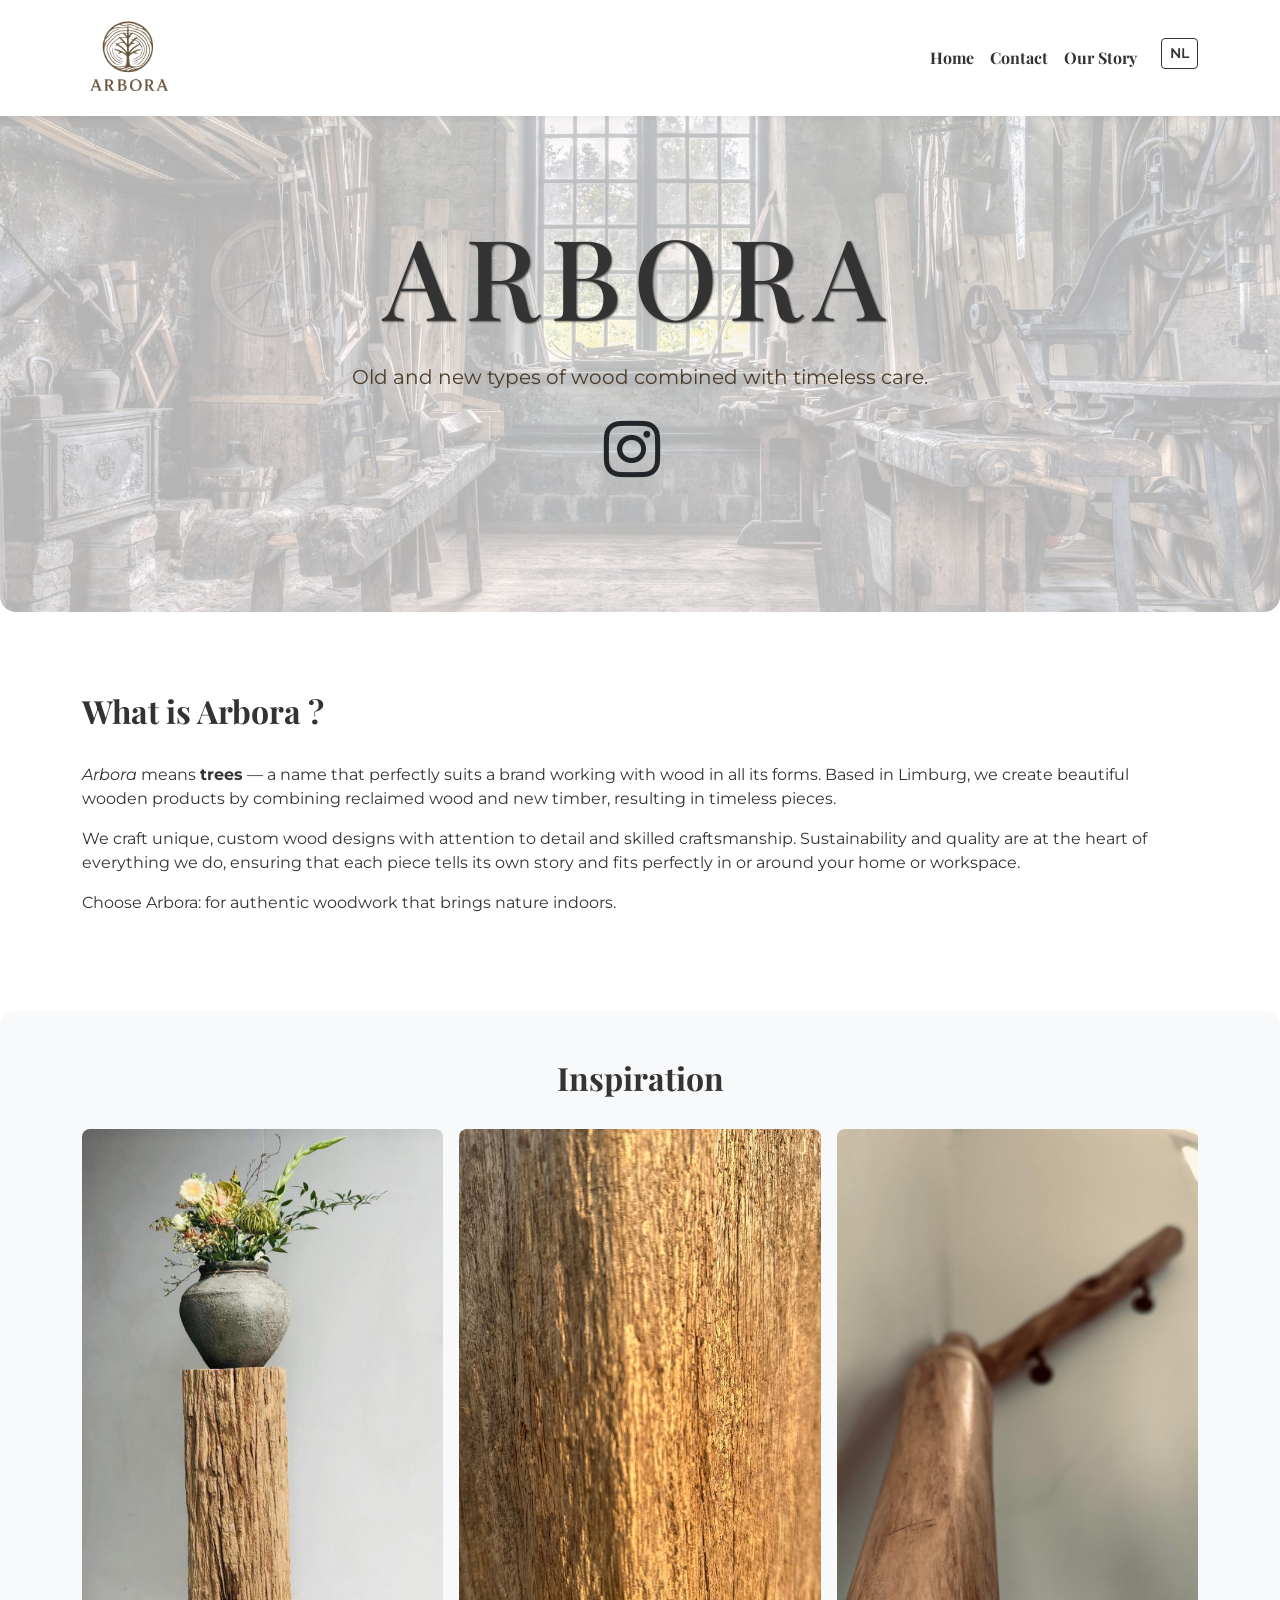
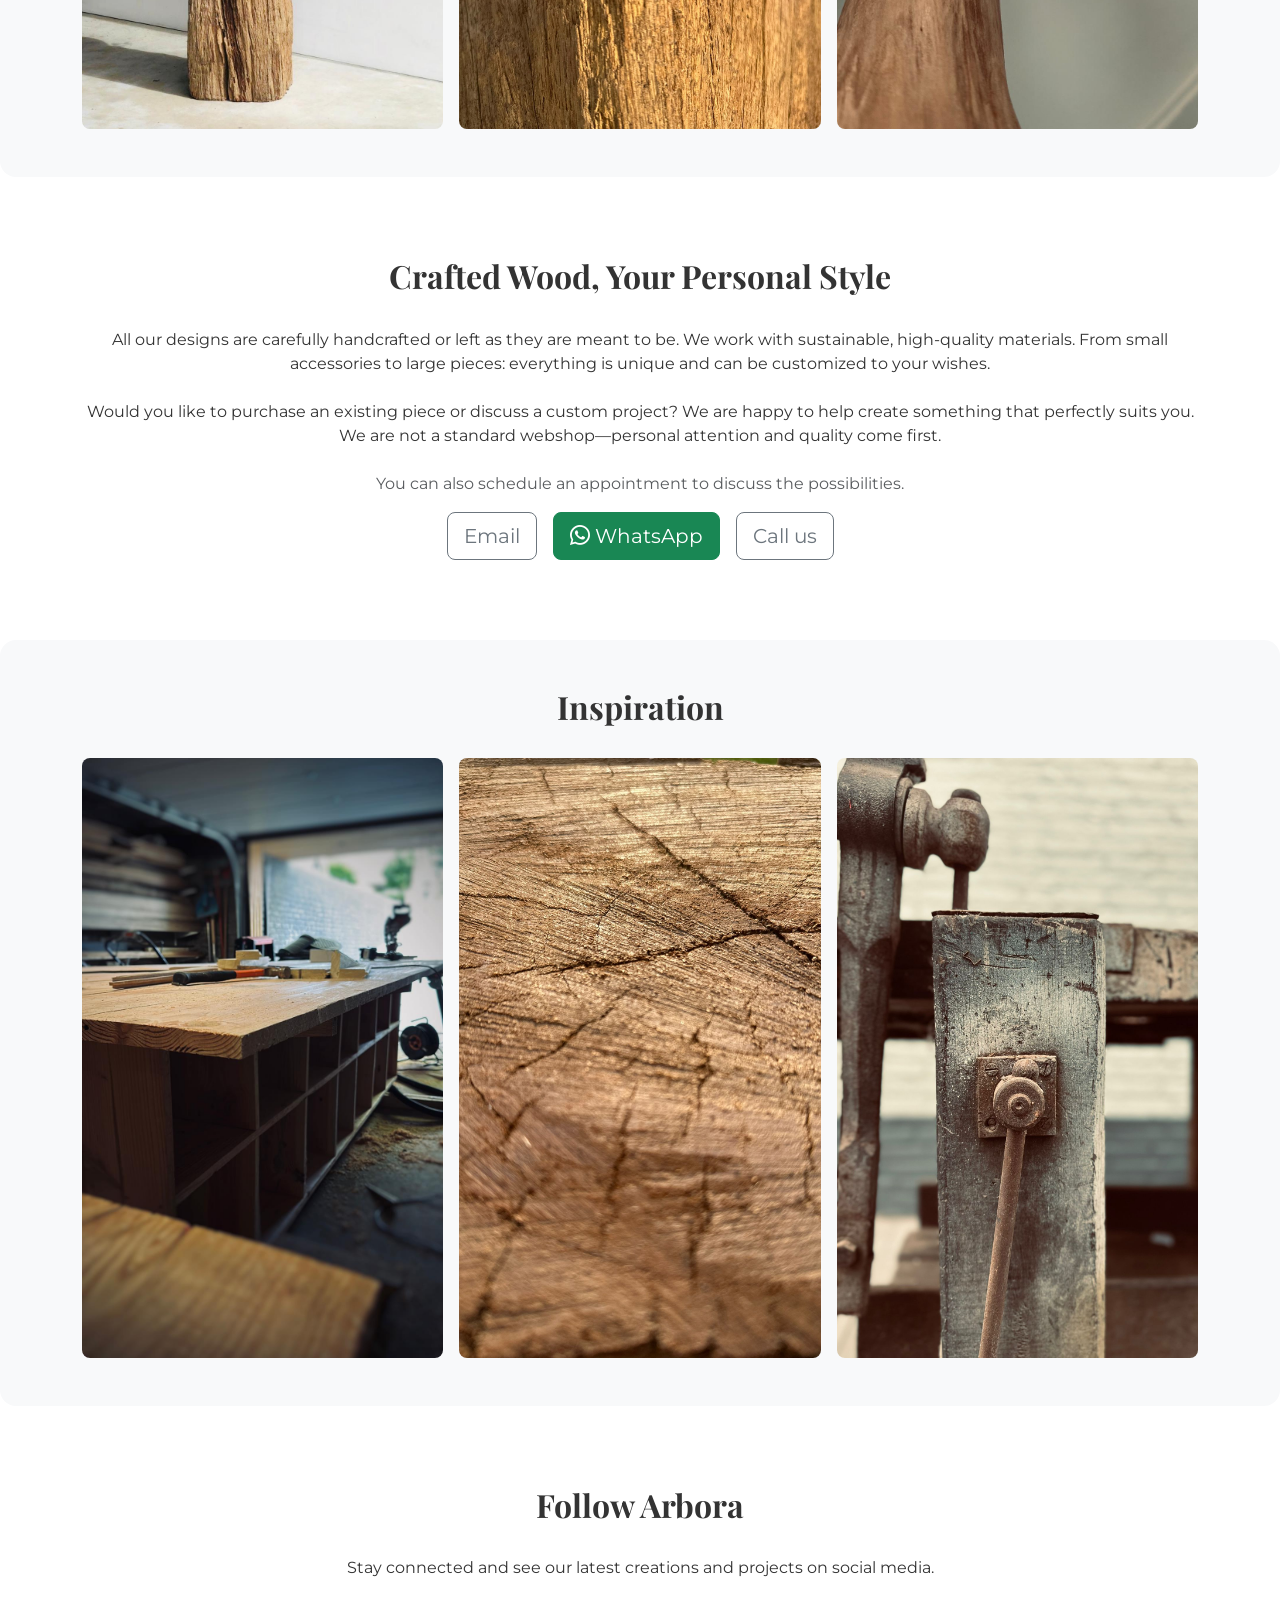
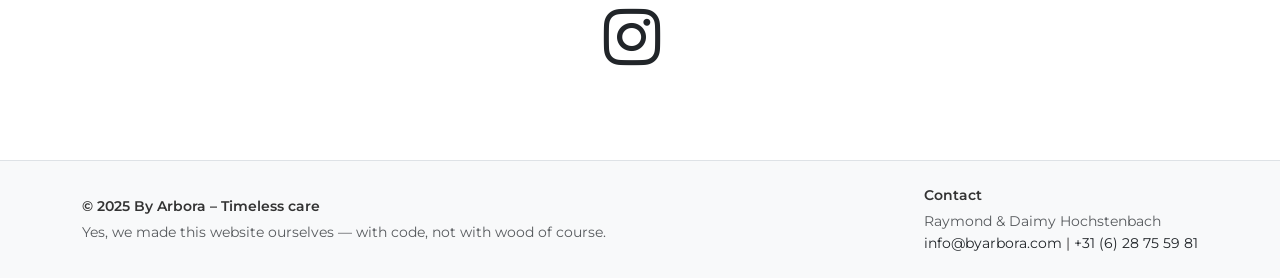
==== index-en.html @ 4aac280f "4.15" ====
<!DOCTYPE html>
<html lang="nl">

<head>
    <meta charset="UTF-8" />
    <meta name="viewport" content="width=device-width, initial-scale=1" />
    <title>ARBORA – Anno 2025</title>

    <!-- Bootstrap CSS -->
    <link href="https://cdn.jsdelivr.net/npm/bootstrap@5.3.3/dist/css/bootstrap.min.css" rel="stylesheet" />
    <!-- Eigen CSS -->
    <link href="styles.css" rel="stylesheet" />
    <!-- Google Fonts -->
    <link
        href="https://fonts.googleapis.com/css2?family=Montserrat:wght@400;600&family=Playfair+Display:wght@700&display=swap"
        rel="stylesheet" />
    <link href="https://fonts.googleapis.com/css2?family=Cinzel:wght@400;700&display=swap" rel="stylesheet">
    <!-- Bootstrap Icons -->
    <link href="https://cdn.jsdelivr.net/npm/bootstrap-icons@1.10.5/font/bootstrap-icons.css" rel="stylesheet" />

    <!-- Favicon -->
    <link rel="icon" href="Images/favicon.ico" type="image/x-icon">
    <link rel="apple-touch-icon" sizes="180x180" href="Images/favicon.png">

    <!-- Optioneel: Safari pinned tab (SVG) -->
    <!-- <link rel="mask-icon" href="Images/favicon.svg" color="#5bbad5"> -->
</head>

<body>

    <!-- Navigatiebalk -->
    <nav class="navbar navbar-expand-lg fixed-top">
        <div class="container">
            <a class="navbar-brand d-flex align-items-center gap-2" href="#">
                <img src="Images/logo-arbora.png" alt="Arbora logo" height="90" />
            </a>
            <button class="navbar-toggler" type="button" data-bs-toggle="collapse" data-bs-target="#navbarNav">
                <span class="navbar-toggler-icon bg-light rounded"></span>
            </button>
            <div class="collapse navbar-collapse" id="navbarNav">
                <ul class="navbar-nav ms-auto">
                    <li class="nav-item"><a class="nav-link active" href="#">Home</a></li>
                    <li class="nav-item"><a class="nav-link" href="#koop">Contact</a></li>
                    <li class="nav-item"><a class="nav-link" href="our-story-en.html">Our Story</a></li>
                    <li class="nav-item">
                        <!-- Engelse pagina -->
                        <button id="lang-toggle" class="btn btn-outline-secondary btn-sm ms-3"
                            onclick="window.location.href='index.html'">NL</button>

                    </li>
                </ul>
            </div>
        </div>
    </nav>

    <!-- Hero section -->
    <section class="hero">
        <div class="container">
            <h1 id="arbora-text" style="opacity:0;">ARBORA</h1>
            <p id="slogan-text" class="lead" style="opacity:0; margin-top: 20px;">
                Old and new types of wood combined with timeless care.
            </p>
        </div>
        <div class="social-icons fs-2 mt-3">
            <a href="https://www.instagram.com/byarbora" target="_blank" rel="noopener" aria-label="Instagram"
                class="me-3 text-dark social-link">
                <i class="bi bi-instagram"></i>
            </a>
        </div>
    </section>

    <!-- Over sectie -->
    <section id="over" class="py-5 ">
        <div class="container">
            <h2 class="section-title">What is Arbora ?</h2>
            <p><em>Arbora</em> means <strong>trees</strong> — a name that perfectly suits a brand working with wood in
                all its forms. Based in Limburg, we create beautiful wooden products by combining reclaimed wood and new
                timber, resulting in timeless pieces.</p>
            <p>
                We craft unique, custom wood designs with attention to detail and skilled craftsmanship. Sustainability
                and quality are at the heart of everything we do, ensuring that each piece tells its own story and fits
                perfectly in or around your home or workspace.
            </p>
            <p>Choose Arbora: for authentic woodwork that brings nature indoors.</p>

        </div>
    </section>

    <!-- Portfolio section -->
    <section id="portfolio" class="py-5 bg-light">
        <div class="container">
            <h2 class="section-title mb-4 text-center">Inspiration</h2>

            <!-- Wrapper for grid / scroll -->
            <div class="portfolio-grid">

                <div class="portfolio-item" data-title="Strongly anchored, from the Port of Rotterdam.">
                    <img src="Images/Zuil4.jpg" alt="Strongly anchored, from the Port of Rotterdam.">
                </div>
                <div class="portfolio-item" data-title="Character in every line.">
                    <img src="Images/Zuil1.jpg" alt="Character in every line.">
                </div>
                <div class="portfolio-item" data-title="Custom staircase railing, from our own forest.">
                    <img src="Images/Trapleuning.jpg" alt="Custom staircase railing, from our own forest.">
                </div>
            </div>
        </div>
    </section>


    <!-- Purchase / Interest section -->
    <section id="koop" class="py-5 bg-white">
        <div class="container text-center">
            <h2 class="section-title mb-4">Crafted Wood, Your Personal Style</h2>
            <p class="mb-4 text-justify">
                All our designs are carefully handcrafted or left as they are meant to be. We work with sustainable,
                high-quality materials. From small accessories to large pieces: everything is unique and can be
                customized to your wishes.</p>

            <p class="mb-4">
                Would you like to purchase an existing piece or discuss a custom project? We are happy to help create
                something that perfectly suits you. We are not a standard webshop—personal attention and quality come
                first.
            </p>

            <p class="mt-3 text-muted">
                You can also schedule an appointment to discuss the possibilities.
            </p>
            <!-- Call-to-actions -->
            <div class="d-flex justify-content-center gap-3 flex-wrap">
                <a href="mailto:info@byarbora.com" class="btn btn-outline-secondary btn-lg">Email</a>
                <a href="https://wa.me/31628755981" target="_blank" class="btn btn-success btn-lg">
                    <i class="bi bi-whatsapp"></i> WhatsApp
                </a>
                <a href="tel:+31628755981" class="btn btn-outline-secondary btn-lg">Call us</a>
            </div>

        </div>
    </section>

    <!-- Portfolio section -->
    <section id="portfolio" class="py-5 bg-light">
        <div class="container">
            <h2 class="section-title mb-4 text-center">Inspiration</h2>

            <!-- Wrapper for grid / scroll -->
            <div class="portfolio-grid">
                <div class="portfolio-item" data-title="Custom-made for our client.">
                    <img src="Images/TafelSom.jpg" alt="Custom-made for our client.">
                </div>
                <div class="portfolio-item" data-title="Every grain tells a story.">
                    <img src="Images/Zuil2.jpg" alt="Every grain tells a story.">
                </div>
                <div class="portfolio-item" data-title="History in every scratch and groove.">
                    <img src="Images/Timmertafel.jpg" alt="History in every scratch and groove.">
                </div>
            </div>
        </div>
    </section>
    <!-- Volg ons sectie -->
    <section id="socials" class="py-5 text-center">
        <div class="container">
            <h2 class="section-title mb-4">Follow Arbora</h2>
            <p>Stay connected and see our latest creations and projects on social media.</p>
            <div class="social-icons fs-2 mt-3">
                <a href="https://www.instagram.com/byarbora" target="_blank" rel="noopener" aria-label="Instagram"
                    class="me-3 text-dark social-link">
                    <i class="bi bi-instagram"></i>
                </a>
            </div>
        </div>
    </section>

    <!-- Footer -->
    <!-- Footer -->
    <footer class="bg-light text-center text-md-start py-4 border-top">
        <div class="container d-md-flex justify-content-between align-items-center">
            <div class="mb-3 mb-md-0">
                <p class="mb-1 fw-semibold">&copy; 2025 By Arbora – Timeless care</p>
                <p class="mb-0 text-muted" style="font-size: 0.9rem;">Yes, we made this website ourselves — with code,
                    not with wood of course.</p>
            </div>
            <div>
                <p class="mb-1 fw-semibold">Contact</p>
                <p class="mb-0 text-muted" style="font-size: 0.9rem;">Raymond & Daimy Hochstenbach</p>
                <p class="mb-0">
                    <a href="mailto:info@arbora.nl" class="text-decoration-none text-dark">info@byarbora.com</a> |
                    <a href="tel:+31628755981" class="text-decoration-none text-dark">+31 (6) 28 75 59 81</a>
                </p>
            </div>
        </div>
    </footer>


    <!-- Bootstrap JS -->
    <script src="https://cdn.jsdelivr.net/npm/bootstrap@5.3.3/dist/js/bootstrap.bundle.min.js"></script>
    <!-- Eigen JS -->
    <script src="scripts.js"></script>
</body>

</html>
---- styles.css ----
@import url('https://fonts.googleapis.com/css2?family=Montserrat:wght@400;600&family=Playfair+Display:wght@700&display=swap');

body {
    padding-top: 56px;
    font-family: 'Montserrat', Arial, sans-serif;
    background-color: var(--arbora-beige);
    color: #333;
}

.navbar {
    background-color: white;
    box-shadow: 0 2px 6px rgba(0, 0, 0, 0.05);
}

.navbar-brand,
.nav-link {
    color: var(--arbora-bruin) !important;
    font-family: 'Playfair Display', serif;
    font-weight: 700;
}

#lang-toggle {
    font-family: 'Montserrat', sans-serif;
    font-weight: 600;
    color: var(--arbora-bruin);
    border-color: var(--arbora-bruin);
}

#lang-toggle:hover {
    background-color: var(--arbora-accent);
    color: white;
    border-color: var(--arbora-accent);
}

.hero {
    background: linear-gradient(rgba(255, 255, 255, 0.7), rgba(255, 255, 255, 0.7)),
        url("Images/w07961-small.jpg") center/cover no-repeat;

    color: var(--arbora-bruin);
    text-align: center;
    padding: 120px 5px;
    border-bottom: 5px solid var(--arbora-accent);
}


.hero h1 {
    font-family: 'Playfair Display', serif;
    font-size: 7rem;
    letter-spacing: 0.1em;
    /* 0.1em is een mooie lichte spacing */
    text-shadow: 1px 1px 2px rgba(0, 0, 0, 0.6);
    margin: 0 auto;
    max-width: 90vw;
    word-wrap: break-word;
}

/* Mobiel: kleinere letters */
@media (max-width: 576px) {
    .hero h1 {
        font-size: 4rem;
        /* Aangepaste kleinere grootte */
        letter-spacing: 0.1em;
        /* iets minder spacing op mobiel */
        max-width: 95vw;
    }
}

.hero p.lead {
    font-family: 'Montserrat', sans-serif;
    font-weight: 400;
    font-size: 1.25rem;
    color: #4a3b2a;
}

.section-title {
    color: var(--arbora-bruin);
    font-family: 'Playfair Display', serif;
    font-weight: 700;
    border-bottom: 2px solid var(--arbora-accent);
    padding-bottom: 0.5rem;
    margin-bottom: 1.5rem;
}

section {
    background-color: var(--arbora-groen);
    padding: 4rem 0;
    border-radius: 16px;
    margin: 2rem 0;
}

footer {
    background-color: var(--arbora-lichtgroen);
    padding: 1rem;
    text-align: center;
    font-size: 0.9rem;
    font-family: 'Montserrat', sans-serif;
    color: var(--arbora-bruin);
    border-top: 3px solid var(--arbora-accent);
}

#arbora-text,
#slogan-text {
    transition: opacity 1.5s ease-in;
}

h2.display-3 {
    font-family: 'Cinzel', serif;
    letter-spacing: 0.05em;
    color: #8b5e3c;
}
/* Portfolio items styling */
.portfolio-item {
  position: relative;
  overflow: hidden;
  border-radius: 0.5rem;
  flex-shrink: 0;
}

.portfolio-item img {
  width: 100%;
  height: 600px;
  object-fit: cover;
  transition: transform 0.4s ease;
}

.portfolio-item:hover img {
  transform: scale(1.1);
}

.portfolio-item::after {
  content: attr(data-title);
  position: absolute;
  bottom: 0;
  left: 0;
  right: 0;
  padding: 10px;
  background: rgba(0,0,0,0.6);
  color: #fff;
  text-align: center;
  font-weight: 600;
  opacity: 0;
  transition: opacity 0.3s ease;
}

.portfolio-item:hover::after {
  opacity: 1;
}

/* Desktop grid */
@media (min-width: 768px) {
  .portfolio-grid {
    display: grid;
    grid-template-columns: repeat(3, 1fr);
    gap: 1rem;
  }
}

/* Mobiel horizontaal scroll */
@media (max-width: 767px) {
  .portfolio-grid {
    display: flex;
    overflow-x: auto;
    gap: 15px;
    scroll-behavior: smooth;
    padding-bottom: 10px;
  }

  .portfolio-grid::-webkit-scrollbar {
    height: 6px;
  }

  .portfolio-grid::-webkit-scrollbar-thumb {
    background: #aaa;
    border-radius: 4px;
  }

  .portfolio-item {
    flex: 0 0 90%; /* elk item neemt 90% van het scherm, niet te breed */
    max-width: 90%; 
    height: auto;
    border-radius: 0.5rem;
    overflow: hidden;
  }

  .portfolio-item img {
    width: 100%;
    height: 100%;
    object-fit: cover;
  }

  .portfolio-item:hover img {
    transform: scale(1.02); /* zeer subtiele zoom voor mobiel */
  }
}



/* Icoon groter maken */
.social-icons i {
    font-size: 3.5rem; /* groter dan fs-2 */
    transition: transform 0.3s ease, color 0.3s ease;
}

/* Hover-effect */
.social-icons a.social-link:hover i {
    color: #E1306C; /* Instagram roze */
    transform: scale(1.2); /* iets groter bij hover */
}
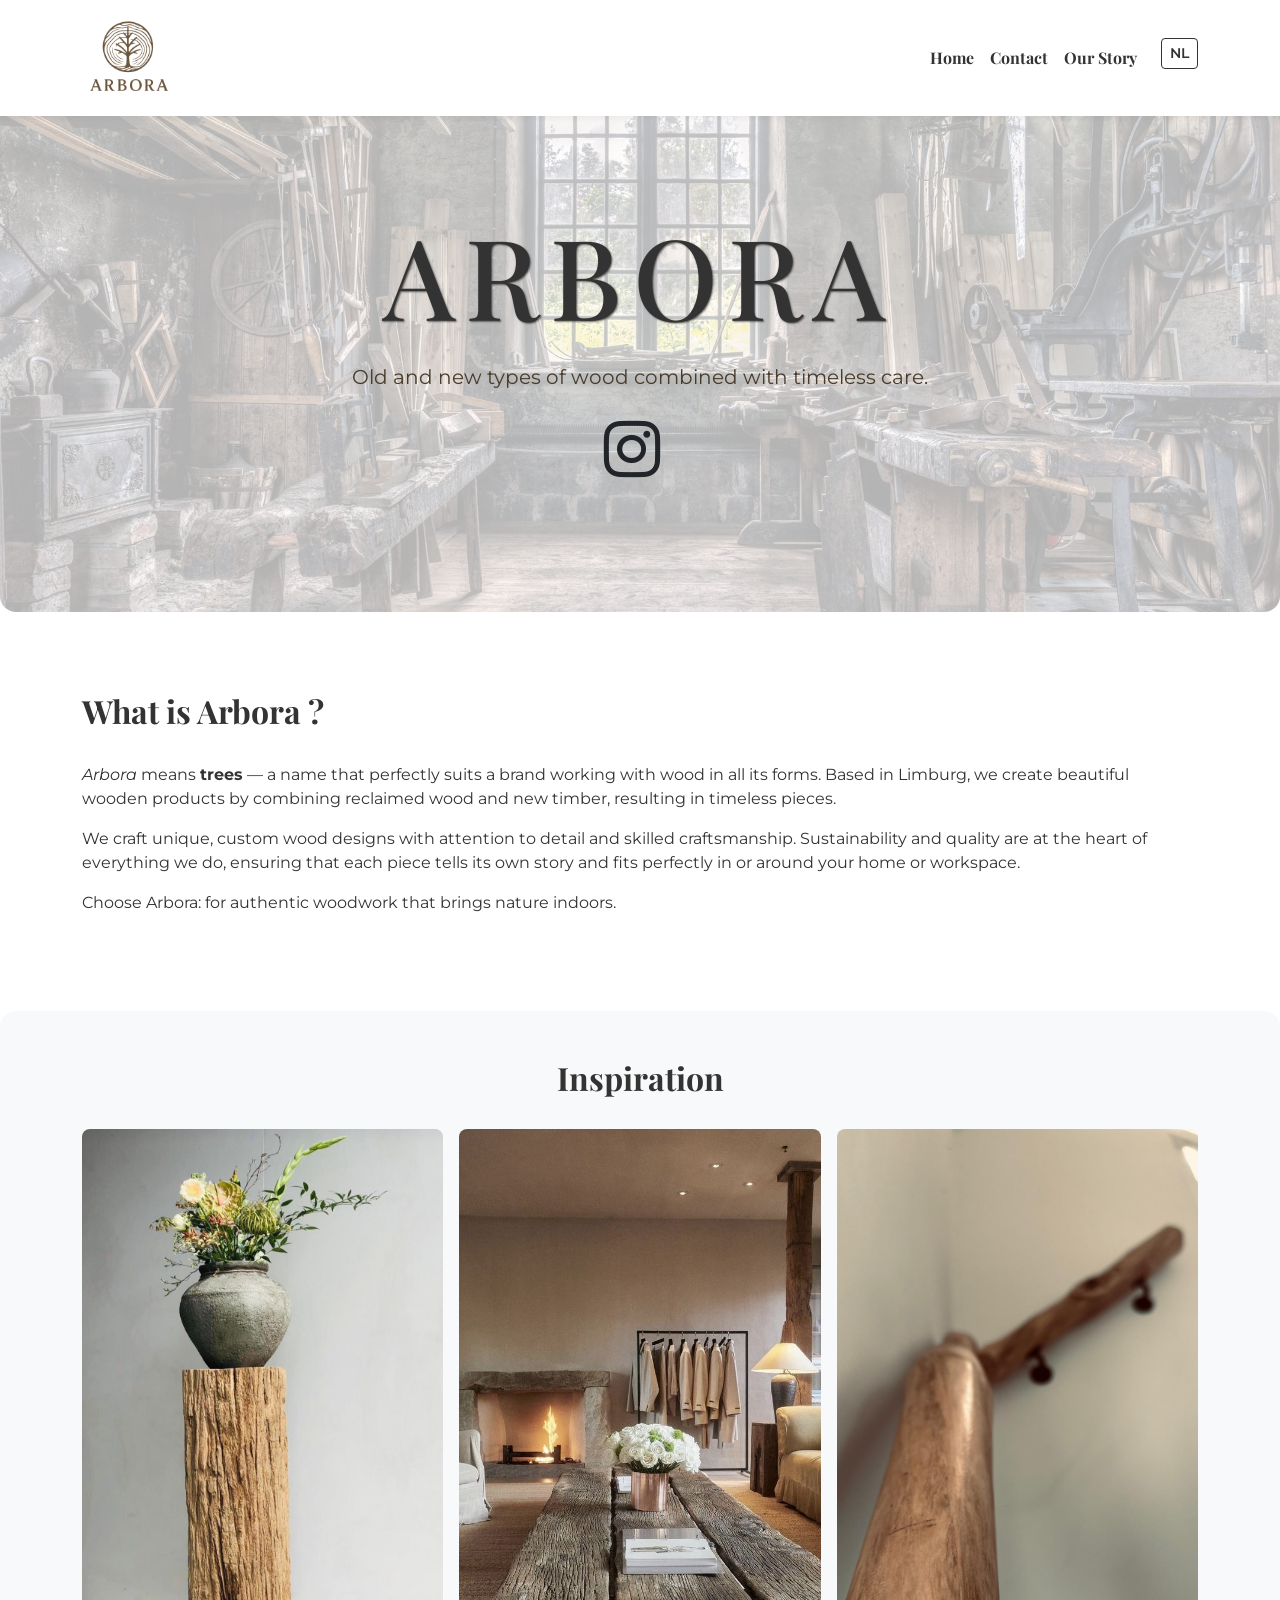
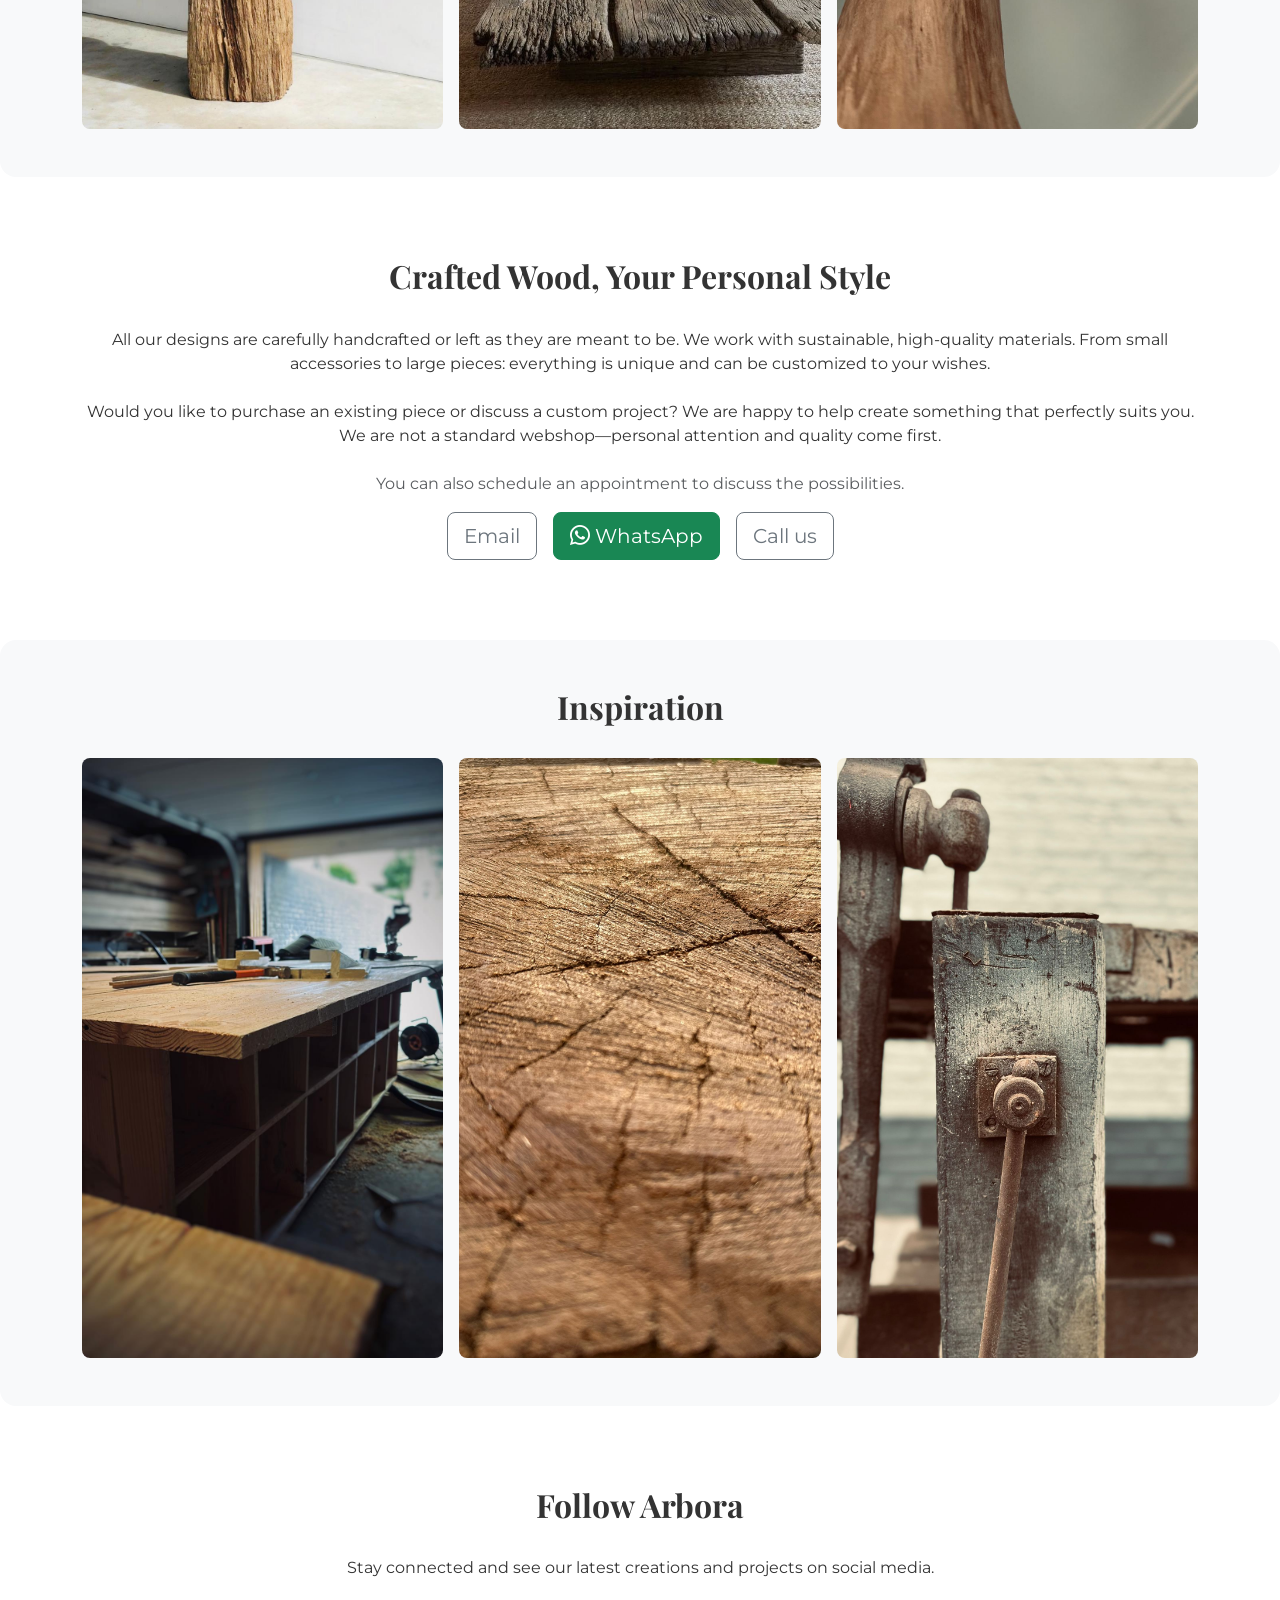
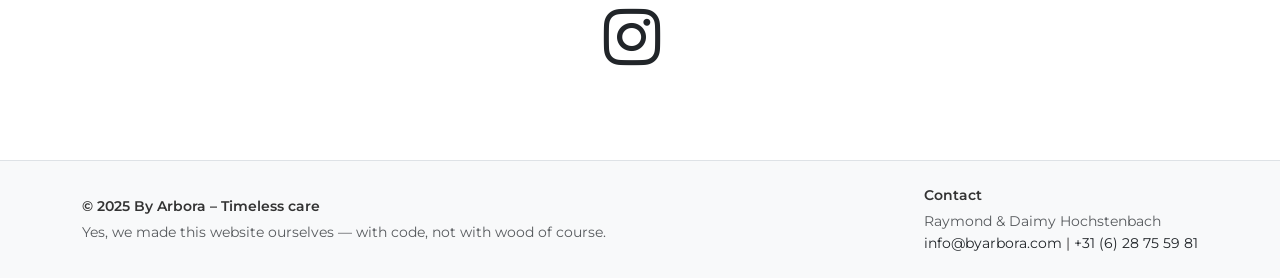
==== commit f889ba47: "4.16" ====
--- a/index-en.html
+++ b/index-en.html
@@ -97,8 +97,9 @@
                 <div class="portfolio-item" data-title="Strongly anchored, from the Port of Rotterdam.">
                     <img src="Images/Zuil4.jpg" alt="Strongly anchored, from the Port of Rotterdam.">
                 </div>
-                <div class="portfolio-item" data-title="Character in every line.">
-                    <img src="Images/Zuil1.jpg" alt="Character in every line.">
+                <div class="portfolio-item" data-title="Custom coffee table">
+                    <img src="Images/IntrieurInspiratie01.jpg"
+                        alt="Custom coffee table, made from weathered wagon planks.">
                 </div>
                 <div class="portfolio-item" data-title="Custom staircase railing, from our own forest.">
                     <img src="Images/Trapleuning.jpg" alt="Custom staircase railing, from our own forest.">
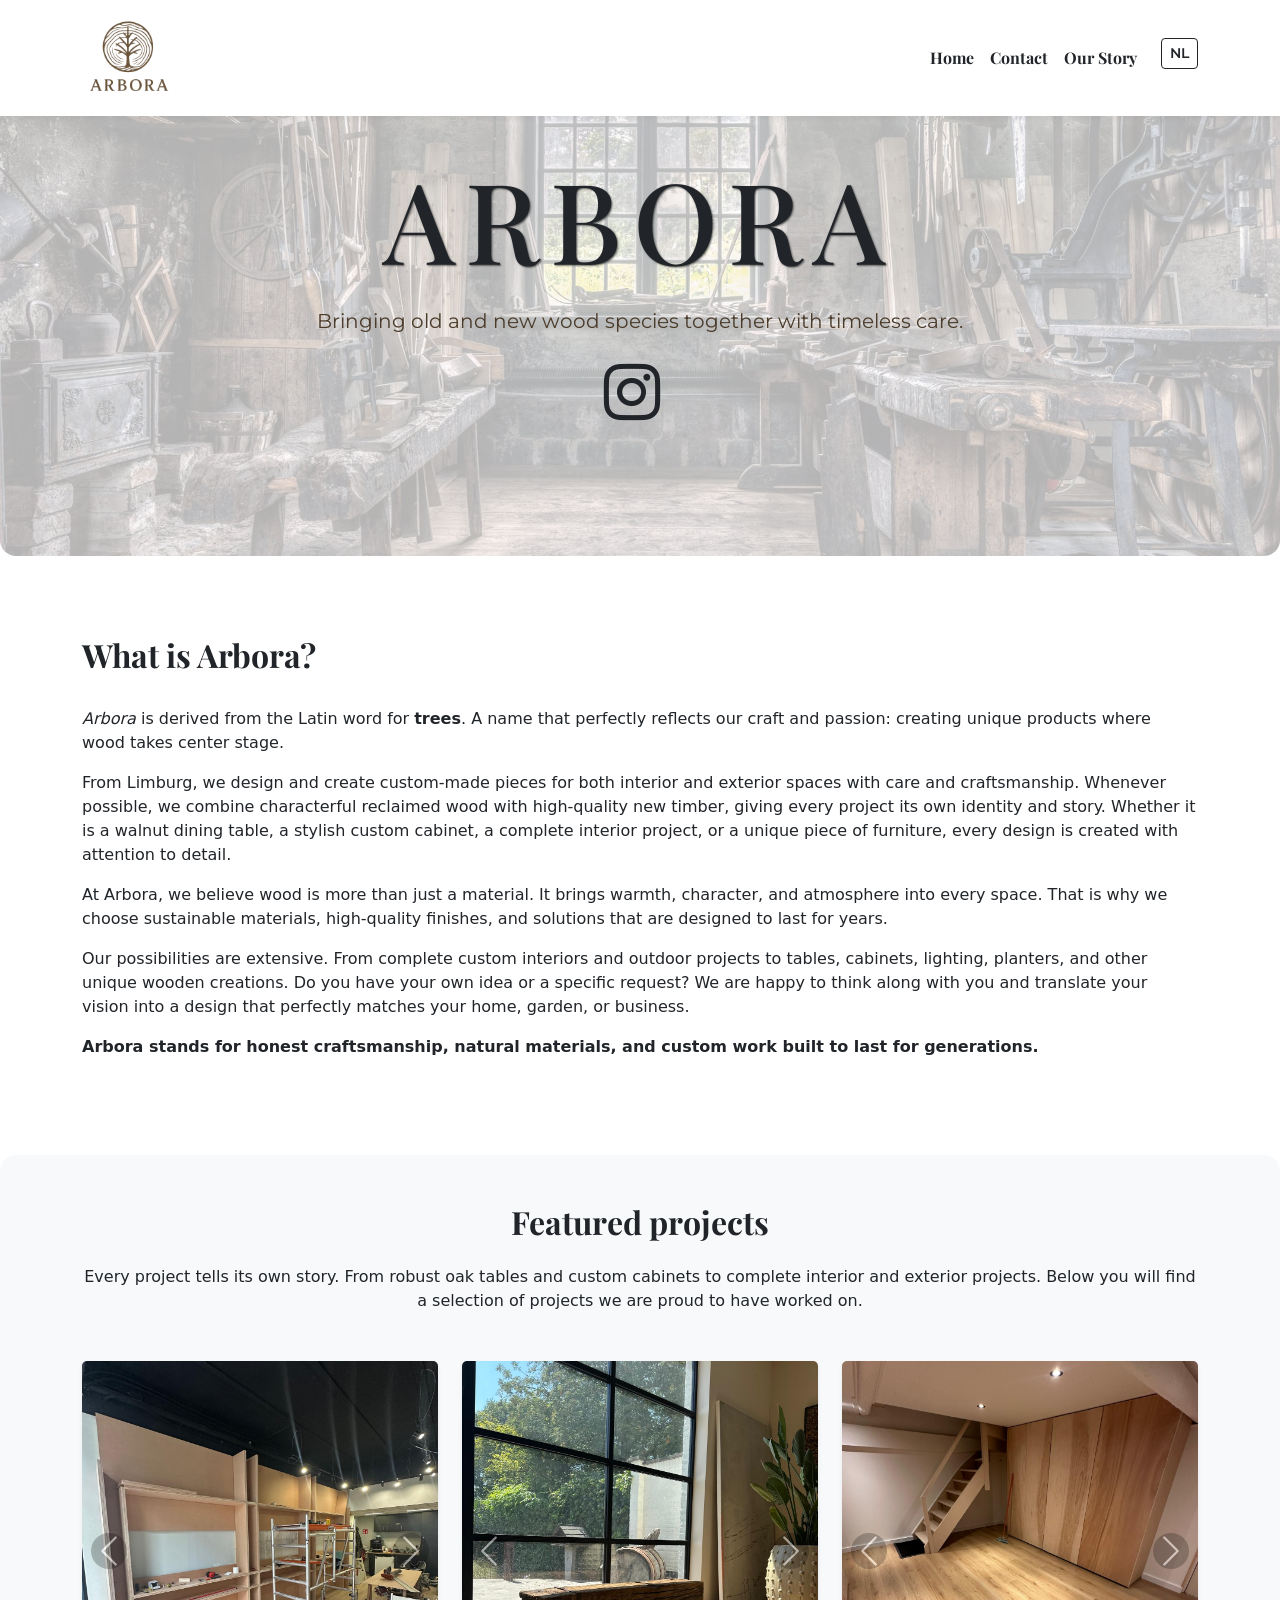
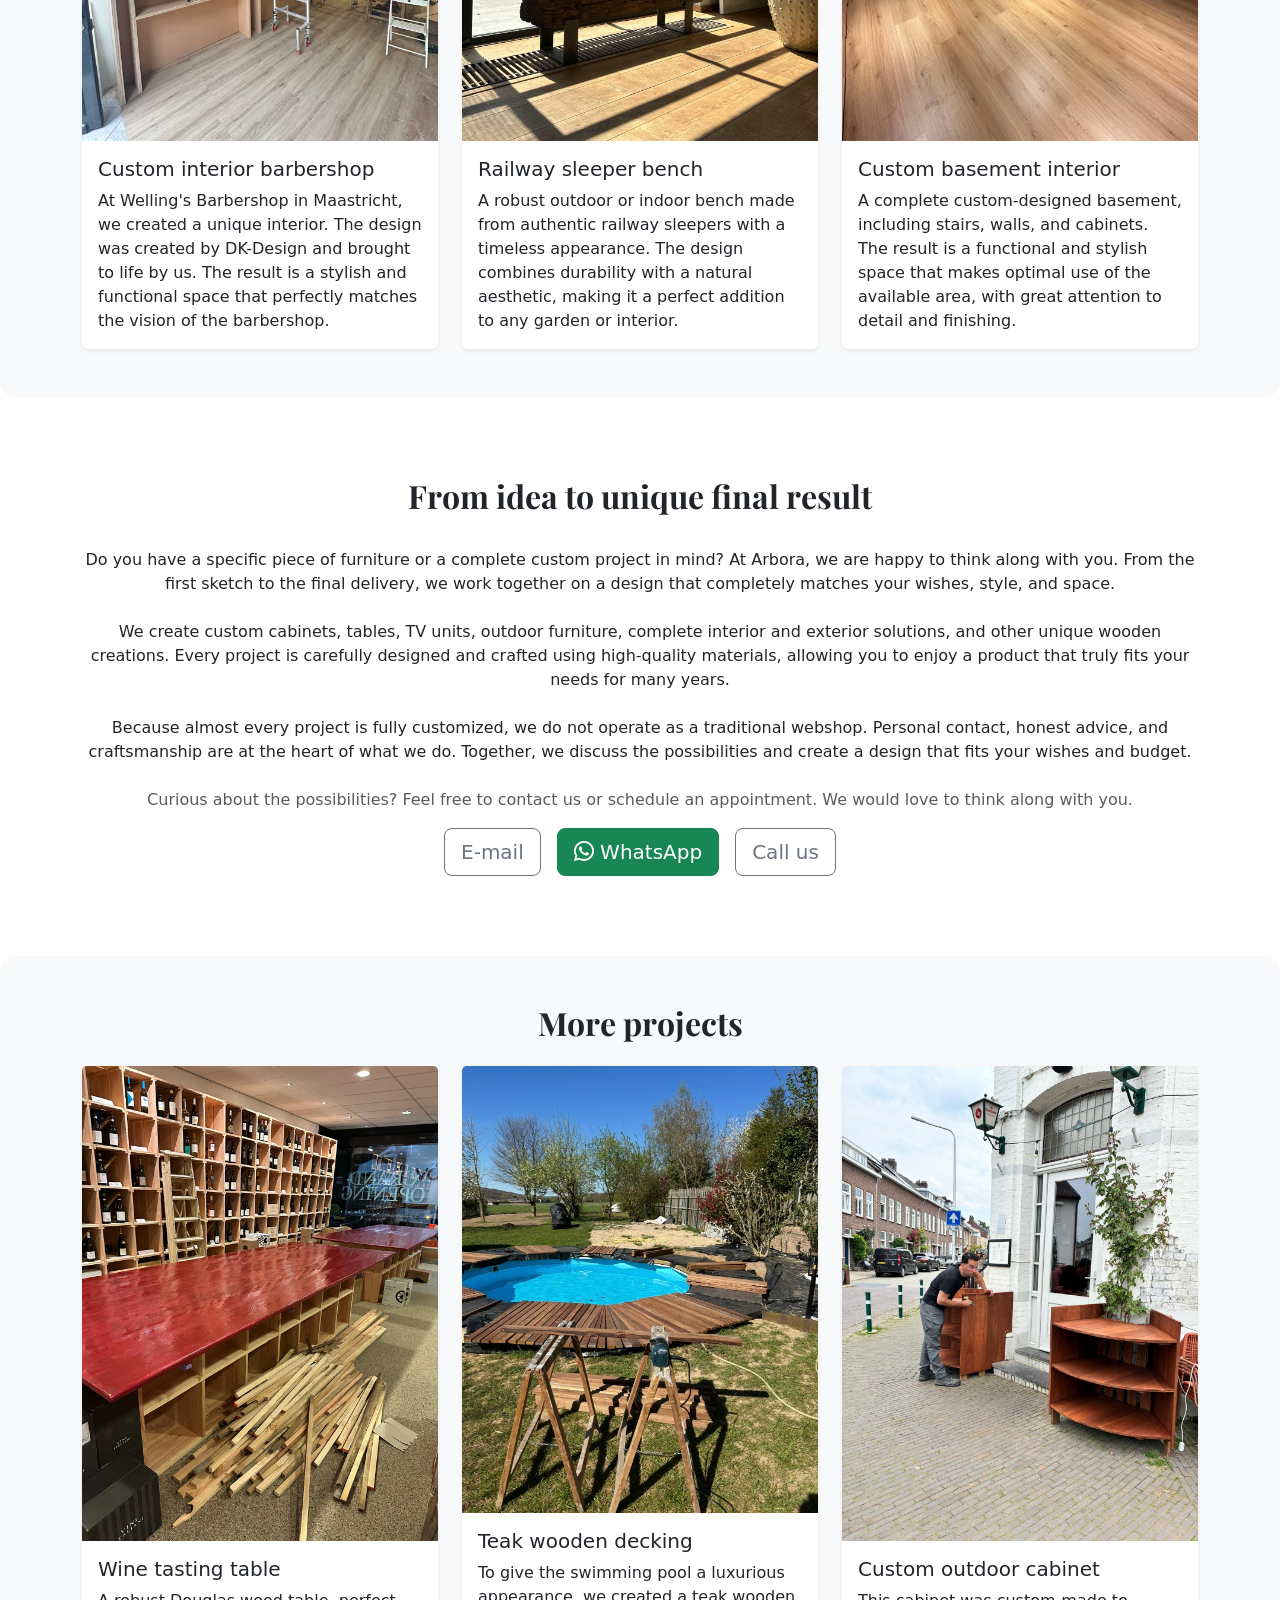
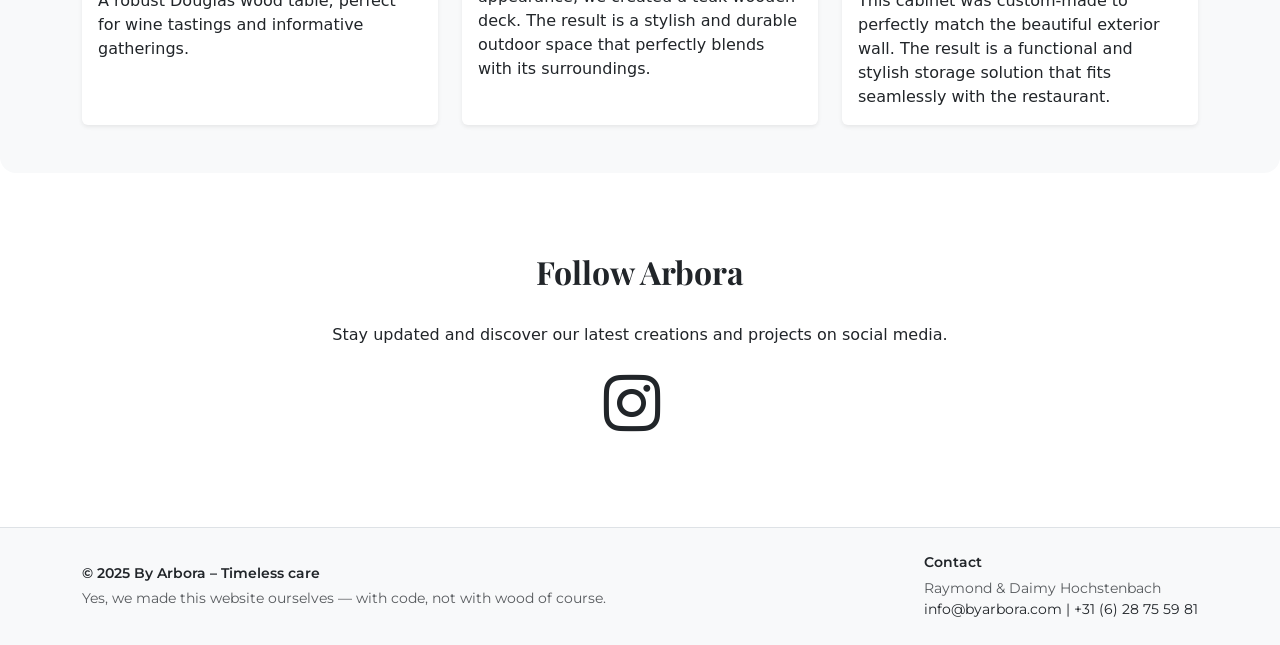
==== commit 66180176: "5.6" ====
--- a/index-en.html
+++ b/index-en.html
@@ -1,5 +1,5 @@
 <!DOCTYPE html>
-<html lang="nl">
+<html lang="en">
 
 <head>
     <meta charset="UTF-8" />
@@ -8,7 +8,7 @@
 
     <!-- Bootstrap CSS -->
     <link href="https://cdn.jsdelivr.net/npm/bootstrap@5.3.3/dist/css/bootstrap.min.css" rel="stylesheet" />
-    <!-- Eigen CSS -->
+    <!-- Own CSS -->
     <link href="styles.css" rel="stylesheet" />
     <!-- Google Fonts -->
     <link
@@ -22,13 +22,12 @@
     <link rel="icon" href="Images/favicon.ico" type="image/x-icon">
     <link rel="apple-touch-icon" sizes="180x180" href="Images/favicon.png">
 
-    <!-- Optioneel: Safari pinned tab (SVG) -->
-    <!-- <link rel="mask-icon" href="Images/favicon.svg" color="#5bbad5"> -->
 </head>
 
+
 <body>
 
-    <!-- Navigatiebalk -->
+    <!-- Navigation bar -->
     <nav class="navbar navbar-expand-lg fixed-top">
         <div class="container">
             <a class="navbar-brand d-flex align-items-center gap-2" href="#">
@@ -43,22 +42,21 @@
                     <li class="nav-item"><a class="nav-link" href="#koop">Contact</a></li>
                     <li class="nav-item"><a class="nav-link" href="our-story-en.html">Our Story</a></li>
                     <li class="nav-item">
-                        <!-- Engelse pagina -->
                         <button id="lang-toggle" class="btn btn-outline-secondary btn-sm ms-3"
                             onclick="window.location.href='index.html'">NL</button>
-
                     </li>
                 </ul>
             </div>
         </div>
     </nav>
+
 
     <!-- Hero section -->
     <section class="hero">
         <div class="container">
             <h1 id="arbora-text" style="opacity:0;">ARBORA</h1>
             <p id="slogan-text" class="lead" style="opacity:0; margin-top: 20px;">
-                Old and new types of wood combined with timeless care.
+                Bringing old and new wood species together with timeless care.
             </p>
         </div>
         <div class="social-icons fs-2 mt-3">
@@ -69,134 +67,444 @@
         </div>
     </section>
 
-    <!-- Over sectie -->
+
+    <!-- About section -->
     <section id="over" class="py-5 ">
         <div class="container">
-            <h2 class="section-title">What is Arbora ?</h2>
-            <p><em>Arbora</em> means <strong>trees</strong> — a name that perfectly suits a brand working with wood in
-                all its forms. Based in Limburg, we create beautiful wooden products by combining reclaimed wood and new
-                timber, resulting in timeless pieces.</p>
+            <h2 class="section-title">What is Arbora?</h2>
+
             <p>
-                We craft unique, custom wood designs with attention to detail and skilled craftsmanship. Sustainability
-                and quality are at the heart of everything we do, ensuring that each piece tells its own story and fits
-                perfectly in or around your home or workspace.
-            </p>
-            <p>Choose Arbora: for authentic woodwork that brings nature indoors.</p>
+                <em>Arbora</em> is derived from the Latin word for <strong>trees</strong>. A name that perfectly reflects
+                our craft and passion: creating unique products where wood takes center stage.
+            </p>
+
+            <p>
+                From Limburg, we design and create custom-made pieces for both interior and exterior spaces with care and
+                craftsmanship. Whenever possible, we combine characterful reclaimed wood with high-quality new timber,
+                giving every project its own identity and story. Whether it is a walnut dining table, a stylish custom
+                cabinet, a complete interior project, or a unique piece of furniture, every design is created with attention
+                to detail.
+            </p>
+
+            <p>
+                At Arbora, we believe wood is more than just a material. It brings warmth, character, and atmosphere into
+                every space. That is why we choose sustainable materials, high-quality finishes, and solutions that are
+                designed to last for years.
+            </p>
+
+            <p>
+                Our possibilities are extensive. From complete custom interiors and outdoor projects to tables, cabinets,
+                lighting, planters, and other unique wooden creations. Do you have your own idea or a specific request?
+                We are happy to think along with you and translate your vision into a design that perfectly matches your
+                home, garden, or business.
+            </p>
+
+            <p>
+                <strong>
+                    Arbora stands for honest craftsmanship, natural materials, and custom work built to last for
+                    generations.
+                </strong>
+            </p>
 
         </div>
     </section>
 
-    <!-- Portfolio section -->
-    <section id="portfolio" class="py-5 bg-light">
-        <div class="container">
-            <h2 class="section-title mb-4 text-center">Inspiration</h2>
-
-            <!-- Wrapper for grid / scroll -->
-            <div class="portfolio-grid">
-
-                <div class="portfolio-item" data-title="Strongly anchored, from the Port of Rotterdam.">
-                    <img src="Images/Zuil4.jpg" alt="Strongly anchored, from the Port of Rotterdam.">
+    <!-- Featured projects -->
+
+<section id="projects" class="py-5 bg-light">
+    <div class="container">
+        <h2 class="section-title text-center mb-3">Featured projects</h2>
+
+        <p class="text-center mb-5">
+            Every project tells its own story. From robust oak tables and custom cabinets to complete interior and exterior projects. Below you will find a selection of projects we are proud to have worked on.
+        </p>
+
+        <div class="row g-4">
+
+            <!-- Project 1 -->
+            <div class="col-lg-4 col-md-6">
+                <div class="card border-0 shadow-sm h-100">
+
+                    <div id="project1Carousel" class="carousel slide" data-bs-touch="true" data-bs-ride="false">
+                        <div class="carousel-inner">
+                            <div class="carousel-item active">
+                                <img src="Images/BarberShop.jpg" class="card-img-top d-block w-100" alt="Barbershop interior">
+                            </div>
+                            <div class="carousel-item">
+                                <img src="Images/BarberShop.jpg" class="card-img-top d-block w-100" alt="Barbershop interior">
+                            </div>
+                            <div class="carousel-item">
+                                <img src="Images/BarberShop.jpg" class="card-img-top d-block w-100" alt="Barbershop interior">
+                            </div>
+                        </div>
+
+                        <button class="carousel-control-prev" type="button" data-bs-target="#project1Carousel" data-bs-slide="prev">
+                            <span class="carousel-control-prev-icon"></span>
+                        </button>
+
+                        <button class="carousel-control-next" type="button" data-bs-target="#project1Carousel" data-bs-slide="next">
+                            <span class="carousel-control-next-icon"></span>
+                        </button>
+                    </div>
+
+                    <div class="card-body">
+                        <h5 class="card-title">Custom interior barbershop</h5>
+                        <p class="card-text">
+                            At Welling's Barbershop in Maastricht, we created a unique interior. The design was created by DK-Design and brought to life by us. The result is a stylish and functional space that perfectly matches the vision of the barbershop.
+                        </p>
+                    </div>
+
                 </div>
-                <div class="portfolio-item" data-title="Custom coffee table">
-                    <img src="Images/IntrieurInspiratie01.jpg"
-                        alt="Custom coffee table, made from weathered wagon planks.">
+            </div>
+
+
+            <!-- Project 2 -->
+            <div class="col-lg-4 col-md-6">
+                <div class="card border-0 shadow-sm h-100">
+
+                    <div id="project2Carousel" class="carousel slide" data-bs-touch="true" data-bs-ride="false">
+                        <div class="carousel-inner">
+                            <div class="carousel-item active">
+                                <img src="Images/SpoorbielsBank.jpg" class="card-img-top d-block w-100" alt="Railway sleeper bench">
+                            </div>
+                            <div class="carousel-item">
+                                <img src="Images/SpoorbielsBank2.jpg" class="card-img-top d-block w-100" alt="Railway sleeper bench">
+                            </div>
+                            <div class="carousel-item">
+                                <img src="Images/SpoorbielsBank3.jpg" class="card-img-top d-block w-100" alt="Railway sleeper bench">
+                            </div>
+                        </div>
+
+                        <button class="carousel-control-prev" type="button" data-bs-target="#project2Carousel" data-bs-slide="prev">
+                            <span class="carousel-control-prev-icon"></span>
+                        </button>
+
+                        <button class="carousel-control-next" type="button" data-bs-target="#project2Carousel" data-bs-slide="next">
+                            <span class="carousel-control-next-icon"></span>
+                        </button>
+                    </div>
+
+                    <div class="card-body">
+                        <h5 class="card-title">Railway sleeper bench</h5>
+                        <p class="card-text">
+                            A robust outdoor or indoor bench made from authentic railway sleepers with a timeless appearance. The design combines durability with a natural aesthetic, making it a perfect addition to any garden or interior.
+                        </p>
+                    </div>
+
                 </div>
-                <div class="portfolio-item" data-title="Custom staircase railing, from our own forest.">
-                    <img src="Images/Trapleuning.jpg" alt="Custom staircase railing, from our own forest.">
+            </div>
+
+
+            <!-- Project 3 -->
+            <div class="col-lg-4 col-md-6">
+                <div class="card border-0 shadow-sm h-100">
+
+                    <div id="project3Carousel" class="carousel slide" data-bs-touch="true" data-bs-ride="false">
+                        <div class="carousel-inner">
+
+                            <div class="carousel-item active">
+                                <img src="Images/KastProject.jpg" class="card-img-top d-block w-100" alt="Custom cabinet">
+                            </div>
+
+                            <div class="carousel-item">
+                                <img src="Images/KastProject2.jpg" class="card-img-top d-block w-100" alt="Custom cabinet">
+                            </div>
+
+                            <div class="carousel-item">
+                                <img src="Images/KastProject3.jpg" class="card-img-top d-block w-100" alt="Custom cabinet">
+                            </div>
+
+                            <div class="carousel-item">
+                                <img src="Images/KastProject4.jpg" class="card-img-top d-block w-100" alt="Custom cabinet">
+                            </div>
+
+                            <div class="carousel-item">
+                                <img src="Images/KastProject5.jpg" class="card-img-top d-block w-100" alt="Custom cabinet">
+                            </div>
+
+                            <div class="carousel-item">
+                                <img src="Images/KastProject6.jpg" class="card-img-top d-block w-100" alt="Custom cabinet">
+                            </div>
+
+                            <div class="carousel-item">
+                                <img src="Images/KastProject7.jpg" class="card-img-top d-block w-100" alt="Custom cabinet">
+                            </div>
+
+                            <div class="carousel-item">
+                                <img src="Images/KastProject8.jpg" class="card-img-top d-block w-100" alt="Custom cabinet">
+                            </div>
+
+                            <div class="carousel-item">
+                                <img src="Images/KastProject9.jpg" class="card-img-top d-block w-100" alt="Custom cabinet">
+                            </div>
+
+                            <div class="carousel-item">
+                                <img src="Images/KastProject10.jpg" class="card-img-top d-block w-100" alt="Custom cabinet">
+                            </div>
+
+                        </div>
+
+                        <button class="carousel-control-prev" type="button" data-bs-target="#project3Carousel" data-bs-slide="prev">
+                            <span class="carousel-control-prev-icon"></span>
+                        </button>
+
+                        <button class="carousel-control-next" type="button" data-bs-target="#project3Carousel" data-bs-slide="next">
+                            <span class="carousel-control-next-icon"></span>
+                        </button>
+
+                    </div>
+
+                    <div class="card-body">
+                        <h5 class="card-title">Custom basement interior</h5>
+                        <p class="card-text">
+                            A complete custom-designed basement, including stairs, walls, and cabinets. The result is a functional and stylish space that makes optimal use of the available area, with great attention to detail and finishing.
+                        </p>
+                    </div>
+
                 </div>
             </div>
-        </div>
-    </section>
-
-
-    <!-- Purchase / Interest section -->
-    <section id="koop" class="py-5 bg-white">
-        <div class="container text-center">
-            <h2 class="section-title mb-4">Crafted Wood, Your Personal Style</h2>
-            <p class="mb-4 text-justify">
-                All our designs are carefully handcrafted or left as they are meant to be. We work with sustainable,
-                high-quality materials. From small accessories to large pieces: everything is unique and can be
-                customized to your wishes.</p>
-
-            <p class="mb-4">
-                Would you like to purchase an existing piece or discuss a custom project? We are happy to help create
-                something that perfectly suits you. We are not a standard webshop—personal attention and quality come
-                first.
-            </p>
-
-            <p class="mt-3 text-muted">
-                You can also schedule an appointment to discuss the possibilities.
-            </p>
-            <!-- Call-to-actions -->
-            <div class="d-flex justify-content-center gap-3 flex-wrap">
-                <a href="mailto:info@byarbora.com" class="btn btn-outline-secondary btn-lg">Email</a>
-                <a href="https://wa.me/31628755981" target="_blank" class="btn btn-success btn-lg">
-                    <i class="bi bi-whatsapp"></i> WhatsApp
+
+        </div>
+    </div>
+</section>
+
+<!-- Contact / Interest section -->
+
+<section id="contact" class="py-5 bg-white">
+    <div class="container text-center">
+
+        <h2 class="section-title mb-4">From idea to unique final result</h2>
+
+        <p class="mb-4 text-justify">
+            Do you have a specific piece of furniture or a complete custom project in mind? At Arbora, we are happy to think along with you. From the first sketch to the final delivery, we work together on a design that completely matches your wishes, style, and space.
+        </p>
+
+        <p class="mb-4 text-justify">
+            We create custom cabinets, tables, TV units, outdoor furniture, complete interior and exterior solutions, and other unique wooden creations. Every project is carefully designed and crafted using high-quality materials, allowing you to enjoy a product that truly fits your needs for many years.
+        </p>
+
+        <p class="mb-4">
+            Because almost every project is fully customized, we do not operate as a traditional webshop. Personal contact, honest advice, and craftsmanship are at the heart of what we do. Together, we discuss the possibilities and create a design that fits your wishes and budget.
+        </p>
+
+        <p class="mt-3 text-muted">
+            Curious about the possibilities? Feel free to contact us or schedule an appointment. We would love to think along with you.
+        </p>
+
+
+        <!-- Call-to-actions -->
+        <div class="d-flex justify-content-center gap-3 flex-wrap">
+
+            <a href="mailto:info@byarbora.com" class="btn btn-outline-secondary btn-lg">
+                E-mail
+            </a>
+
+            <a href="https://wa.me/31628755981" target="_blank" class="btn btn-success btn-lg">
+                <i class="bi bi-whatsapp"></i> WhatsApp
+            </a>
+
+            <a href="tel:+31628755981" class="btn btn-outline-secondary btn-lg">
+                Call us
+            </a>
+
+        </div>
+
+    </div>
+</section>
+
+
+
+<!-- Additional featured projects -->
+
+<section id="projects-extra" class="py-5 bg-light">
+
+    <div class="container">
+
+        <h2 class="section-title text-center mb-3">
+            More projects
+        </h2>
+
+
+        <div class="row g-4">
+
+
+            <!-- Project 4 -->
+            <div class="col-lg-4 col-md-6">
+
+                <div class="card border-0 shadow-sm h-100">
+
+                    <img src="Images/WijnTafel.jpg" class="card-img-top" alt="Wine tasting table">
+
+                    <div class="card-body">
+
+                        <h5 class="card-title">
+                            Wine tasting table
+                        </h5>
+
+                        <p class="card-text">
+                            A robust Douglas wood table, perfect for wine tastings and informative gatherings.
+                        </p>
+
+                    </div>
+
+                </div>
+
+            </div>
+
+
+
+            <!-- Project 5 -->
+            <div class="col-lg-4 col-md-6">
+
+                <div class="card border-0 shadow-sm h-100">
+
+                    <img src="Images/TeakVlonder.jpg" class="card-img-top" alt="Teak wooden decking">
+
+                    <div class="card-body">
+
+                        <h5 class="card-title">
+                            Teak wooden decking
+                        </h5>
+
+                        <p class="card-text">
+                            To give the swimming pool a luxurious appearance, we created a teak wooden deck. The result is a stylish and durable outdoor space that perfectly blends with its surroundings.
+                        </p>
+
+                    </div>
+
+                </div>
+
+            </div>
+
+
+
+            <!-- Project 6 -->
+            <div class="col-lg-4 col-md-6">
+
+                <div class="card border-0 shadow-sm h-100">
+
+                    <img src="Images/BuitenKast.jpg" class="card-img-top" alt="Custom outdoor cabinet">
+
+                    <div class="card-body">
+
+                        <h5 class="card-title">
+                            Custom outdoor cabinet
+                        </h5>
+
+                        <p class="card-text">
+                            This cabinet was custom-made to perfectly match the beautiful exterior wall. The result is a functional and stylish storage solution that fits seamlessly with the restaurant.
+                        </p>
+
+                    </div>
+
+                </div>
+
+            </div>
+
+
+        </div>
+
+    </div>
+
+</section>
+
+<!-- Follow us section -->
+
+<section id="socials" class="py-5 text-center">
+    <div class="container">
+
+        <h2 class="section-title mb-4">
+            Follow Arbora
+        </h2>
+
+        <p>
+            Stay updated and discover our latest creations and projects on social media.
+        </p>
+
+        <div class="social-icons fs-2 mt-3">
+
+            <a href="https://www.instagram.com/byarbora" 
+               target="_blank" 
+               rel="noopener" 
+               aria-label="Instagram"
+               class="me-3 text-dark social-link">
+
+                <i class="bi bi-instagram"></i>
+
+            </a>
+
+        </div>
+
+    </div>
+</section>
+
+
+
+<!-- Footer -->
+
+<footer class="bg-light text-center text-md-start py-4 border-top">
+
+    <div class="container d-md-flex justify-content-between align-items-center">
+
+
+        <div class="mb-3 mb-md-0">
+
+            <p class="mb-1 fw-semibold">
+                &copy; 2025 By Arbora – Timeless care
+            </p>
+
+            <p class="mb-0 text-muted" style="font-size: 0.9rem;">
+                Yes, we made this website ourselves — with code, not with wood of course.
+            </p>
+
+        </div>
+
+
+
+        <div>
+
+            <p class="mb-1 fw-semibold">
+                Contact
+            </p>
+
+            <p class="mb-0 text-muted">
+                Raymond & Daimy Hochstenbach
+            </p>
+
+            <p class="mb-0">
+
+                <a href="mailto:info@byarbora.com" 
+                   class="text-decoration-none text-dark">
+                    info@byarbora.com
                 </a>
-                <a href="tel:+31628755981" class="btn btn-outline-secondary btn-lg">Call us</a>
-            </div>
-
-        </div>
-    </section>
-
-    <!-- Portfolio section -->
-    <section id="portfolio" class="py-5 bg-light">
-        <div class="container">
-            <h2 class="section-title mb-4 text-center">Inspiration</h2>
-
-            <!-- Wrapper for grid / scroll -->
-            <div class="portfolio-grid">
-                <div class="portfolio-item" data-title="Custom-made for our client.">
-                    <img src="Images/TafelSom.jpg" alt="Custom-made for our client.">
-                </div>
-                <div class="portfolio-item" data-title="Every grain tells a story.">
-                    <img src="Images/Zuil2.jpg" alt="Every grain tells a story.">
-                </div>
-                <div class="portfolio-item" data-title="History in every scratch and groove.">
-                    <img src="Images/Timmertafel.jpg" alt="History in every scratch and groove.">
-                </div>
-            </div>
-        </div>
-    </section>
-    <!-- Volg ons sectie -->
-    <section id="socials" class="py-5 text-center">
-        <div class="container">
-            <h2 class="section-title mb-4">Follow Arbora</h2>
-            <p>Stay connected and see our latest creations and projects on social media.</p>
-            <div class="social-icons fs-2 mt-3">
-                <a href="https://www.instagram.com/byarbora" target="_blank" rel="noopener" aria-label="Instagram"
-                    class="me-3 text-dark social-link">
-                    <i class="bi bi-instagram"></i>
+
+                |
+
+                <a href="tel:+31628755981" 
+                   class="text-decoration-none text-dark">
+                    +31 (6) 28 75 59 81
                 </a>
-            </div>
-        </div>
-    </section>
-
-    <!-- Footer -->
-    <!-- Footer -->
-    <footer class="bg-light text-center text-md-start py-4 border-top">
-        <div class="container d-md-flex justify-content-between align-items-center">
-            <div class="mb-3 mb-md-0">
-                <p class="mb-1 fw-semibold">&copy; 2025 By Arbora – Timeless care</p>
-                <p class="mb-0 text-muted" style="font-size: 0.9rem;">Yes, we made this website ourselves — with code,
-                    not with wood of course.</p>
-            </div>
-            <div>
-                <p class="mb-1 fw-semibold">Contact</p>
-                <p class="mb-0 text-muted" style="font-size: 0.9rem;">Raymond & Daimy Hochstenbach</p>
-                <p class="mb-0">
-                    <a href="mailto:info@arbora.nl" class="text-decoration-none text-dark">info@byarbora.com</a> |
-                    <a href="tel:+31628755981" class="text-decoration-none text-dark">+31 (6) 28 75 59 81</a>
-                </p>
-            </div>
-        </div>
-    </footer>
-
-
-    <!-- Bootstrap JS -->
-    <script src="https://cdn.jsdelivr.net/npm/bootstrap@5.3.3/dist/js/bootstrap.bundle.min.js"></script>
-    <!-- Eigen JS -->
-    <script src="scripts.js"></script>
+
+            </p>
+
+        </div>
+
+
+    </div>
+
+</footer>
+
+
+
+<!-- Bootstrap JS -->
+
+<script src="https://cdn.jsdelivr.net/npm/bootstrap@5.3.3/dist/js/bootstrap.bundle.min.js"></script>
+
+<!-- Own JS -->
+
+<script src="scripts.js"></script>
+
+
 </body>
 
 </html>
--- a/styles.css
+++ b/styles.css
@@ -1,3 +1,4 @@
+<<<<<<< HEAD
 @import url('https://fonts.googleapis.com/css2?family=Montserrat:wght@400;600&family=Playfair+Display:wght@700&display=swap');
 
 body {
@@ -206,3 +207,238 @@
     color: #E1306C; /* Instagram roze */
     transform: scale(1.2); /* iets groter bij hover */
 }
+
+
+.card .carousel-item img {
+    height: 380px;
+    object-fit: cover;
+}
+
+.carousel-control-prev-icon,
+.carousel-control-next-icon {
+    background-color: rgba(0, 0, 0, 0.45);
+    border-radius: 50%;
+    padding: 18px;
+=======
+@import url('https://fonts.googleapis.com/css2?family=Montserrat:wght@400;600&family=Playfair+Display:wght@700&display=swap');
+
+body {
+    padding-top: 56px;
+    font-family: 'Montserrat', Arial, sans-serif;
+    background-color: var(--arbora-beige);
+    color: #333;
+}
+
+.navbar {
+    background-color: white;
+    box-shadow: 0 2px 6px rgba(0, 0, 0, 0.05);
+}
+
+.navbar-brand,
+.nav-link {
+    color: var(--arbora-bruin) !important;
+    font-family: 'Playfair Display', serif;
+    font-weight: 700;
+}
+
+#lang-toggle {
+    font-family: 'Montserrat', sans-serif;
+    font-weight: 600;
+    color: var(--arbora-bruin);
+    border-color: var(--arbora-bruin);
+}
+
+#lang-toggle:hover {
+    background-color: var(--arbora-accent);
+    color: white;
+    border-color: var(--arbora-accent);
+}
+
+.hero {
+    background: linear-gradient(rgba(255, 255, 255, 0.7), rgba(255, 255, 255, 0.7)),
+        url("Images/w07961-small.jpg") center/cover no-repeat;
+
+    color: var(--arbora-bruin);
+    text-align: center;
+    padding: 120px 5px;
+    border-bottom: 5px solid var(--arbora-accent);
+}
+
+
+.hero h1 {
+    font-family: 'Playfair Display', serif;
+    font-size: 7rem;
+    letter-spacing: 0.1em;
+    /* 0.1em is een mooie lichte spacing */
+    text-shadow: 1px 1px 2px rgba(0, 0, 0, 0.6);
+    margin: 0 auto;
+    max-width: 90vw;
+    word-wrap: break-word;
+}
+
+/* Mobiel: kleinere letters */
+@media (max-width: 576px) {
+    .hero h1 {
+        font-size: 4rem;
+        /* Aangepaste kleinere grootte */
+        letter-spacing: 0.1em;
+        /* iets minder spacing op mobiel */
+        max-width: 95vw;
+    }
+}
+
+.hero p.lead {
+    font-family: 'Montserrat', sans-serif;
+    font-weight: 400;
+    font-size: 1.25rem;
+    color: #4a3b2a;
+}
+
+.section-title {
+    color: var(--arbora-bruin);
+    font-family: 'Playfair Display', serif;
+    font-weight: 700;
+    border-bottom: 2px solid var(--arbora-accent);
+    padding-bottom: 0.5rem;
+    margin-bottom: 1.5rem;
+}
+
+section {
+    background-color: var(--arbora-groen);
+    padding: 4rem 0;
+    border-radius: 16px;
+    margin: 2rem 0;
+}
+
+footer {
+    background-color: var(--arbora-lichtgroen);
+    padding: 1rem;
+    text-align: center;
+    font-size: 0.9rem;
+    font-family: 'Montserrat', sans-serif;
+    color: var(--arbora-bruin);
+    border-top: 3px solid var(--arbora-accent);
+}
+
+#arbora-text,
+#slogan-text {
+    transition: opacity 1.5s ease-in;
+}
+
+h2.display-3 {
+    font-family: 'Cinzel', serif;
+    letter-spacing: 0.05em;
+    color: #8b5e3c;
+}
+/* Portfolio items styling */
+.portfolio-item {
+  position: relative;
+  overflow: hidden;
+  border-radius: 0.5rem;
+  flex-shrink: 0;
+}
+
+.portfolio-item img {
+  width: 100%;
+  height: 600px;
+  object-fit: cover;
+  transition: transform 0.4s ease;
+}
+
+.portfolio-item:hover img {
+  transform: scale(1.1);
+}
+
+.portfolio-item::after {
+  content: attr(data-title);
+  position: absolute;
+  bottom: 0;
+  left: 0;
+  right: 0;
+  padding: 10px;
+  background: rgba(0,0,0,0.6);
+  color: #fff;
+  text-align: center;
+  font-weight: 600;
+  opacity: 0;
+  transition: opacity 0.3s ease;
+}
+
+.portfolio-item:hover::after {
+  opacity: 1;
+}
+
+/* Desktop grid */
+@media (min-width: 768px) {
+  .portfolio-grid {
+    display: grid;
+    grid-template-columns: repeat(3, 1fr);
+    gap: 1rem;
+  }
+}
+
+/* Mobiel horizontaal scroll */
+@media (max-width: 767px) {
+  .portfolio-grid {
+    display: flex;
+    overflow-x: auto;
+    gap: 15px;
+    scroll-behavior: smooth;
+    padding-bottom: 10px;
+  }
+
+  .portfolio-grid::-webkit-scrollbar {
+    height: 6px;
+  }
+
+  .portfolio-grid::-webkit-scrollbar-thumb {
+    background: #aaa;
+    border-radius: 4px;
+  }
+
+  .portfolio-item {
+    flex: 0 0 90%; /* elk item neemt 90% van het scherm, niet te breed */
+    max-width: 90%; 
+    height: auto;
+    border-radius: 0.5rem;
+    overflow: hidden;
+  }
+
+  .portfolio-item img {
+    width: 100%;
+    height: 100%;
+    object-fit: cover;
+  }
+
+  .portfolio-item:hover img {
+    transform: scale(1.02); /* zeer subtiele zoom voor mobiel */
+  }
+}
+
+
+
+/* Icoon groter maken */
+.social-icons i {
+    font-size: 3.5rem; /* groter dan fs-2 */
+    transition: transform 0.3s ease, color 0.3s ease;
+}
+
+/* Hover-effect */
+.social-icons a.social-link:hover i {
+    color: #E1306C; /* Instagram roze */
+    transform: scale(1.2); /* iets groter bij hover */
+}
+
+
+.card .carousel-item img {
+    height: 380px;
+    object-fit: cover;
+}
+
+.carousel-control-prev-icon,
+.carousel-control-next-icon {
+    background-color: rgba(0, 0, 0, 0.45);
+    border-radius: 50%;
+    padding: 18px;
+>>>>>>> 3f0896a5a414eba75202eb9ba20235fe9322784d
+}
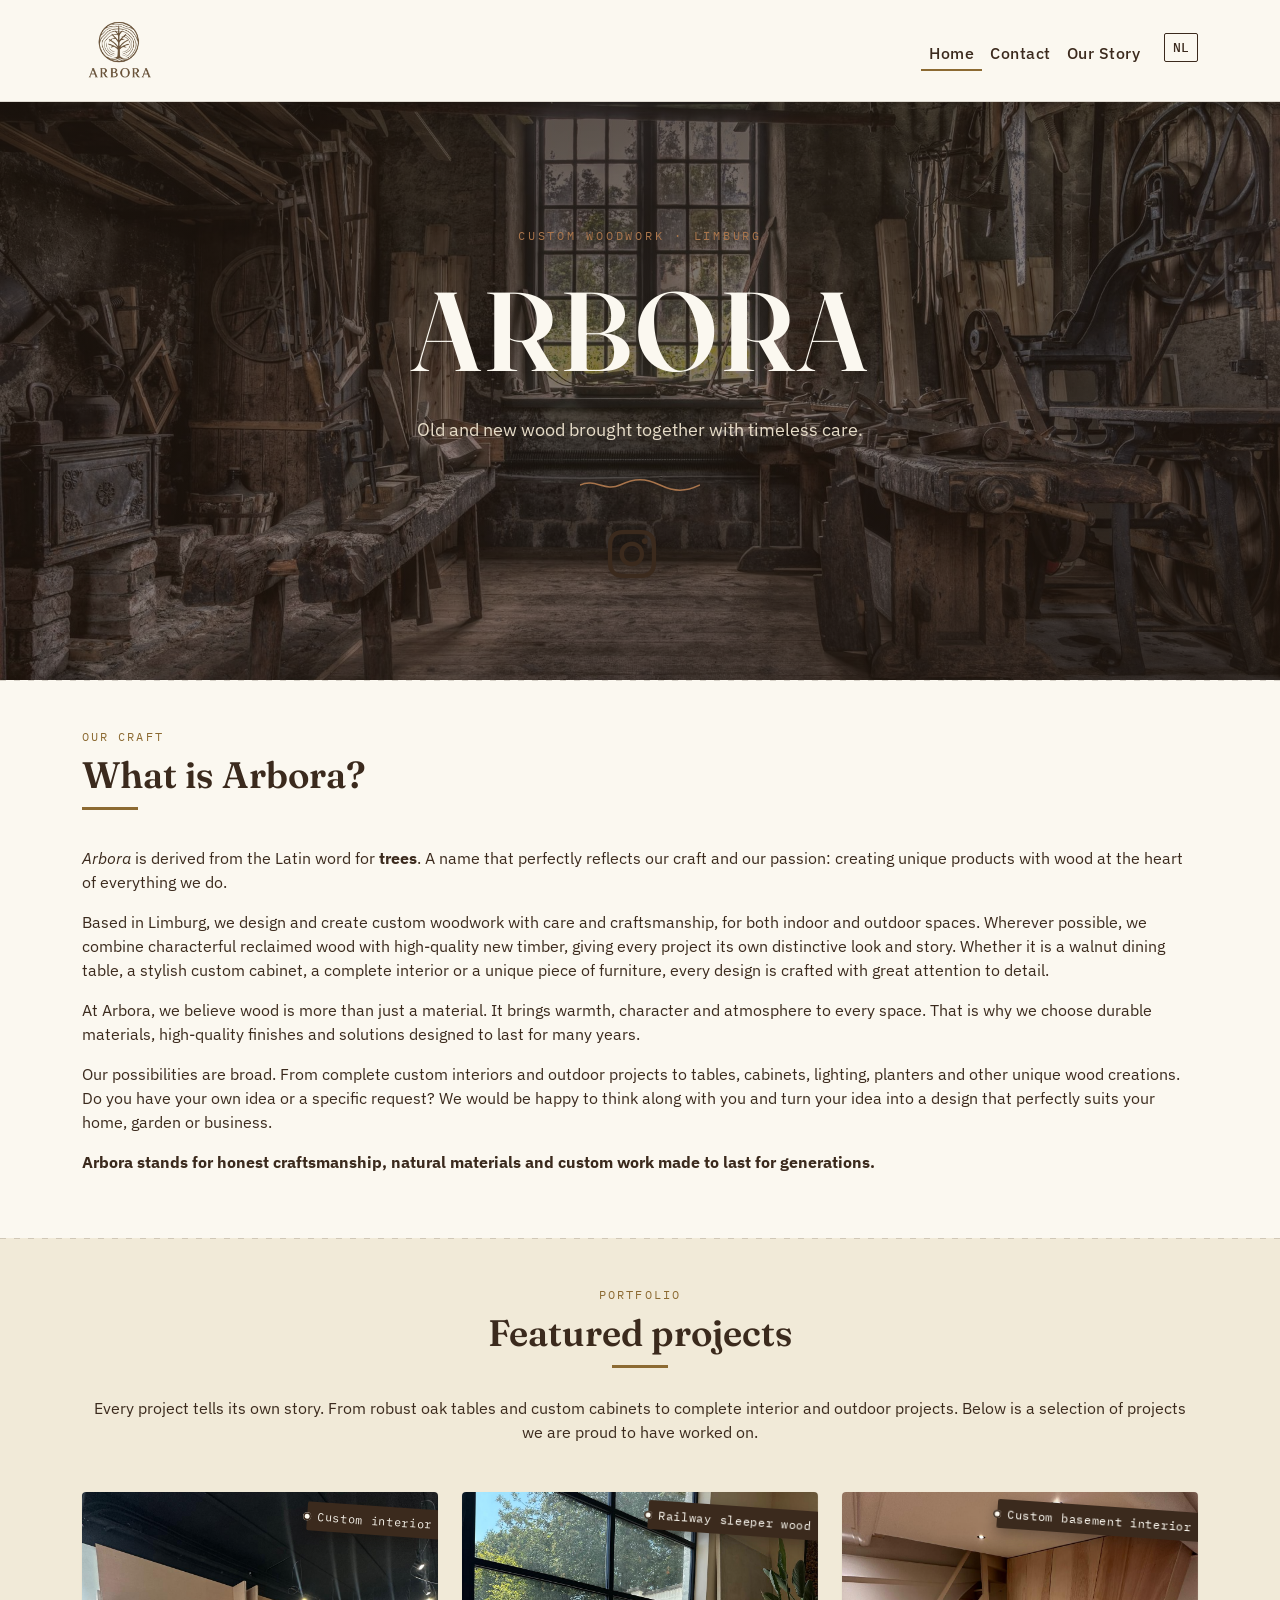
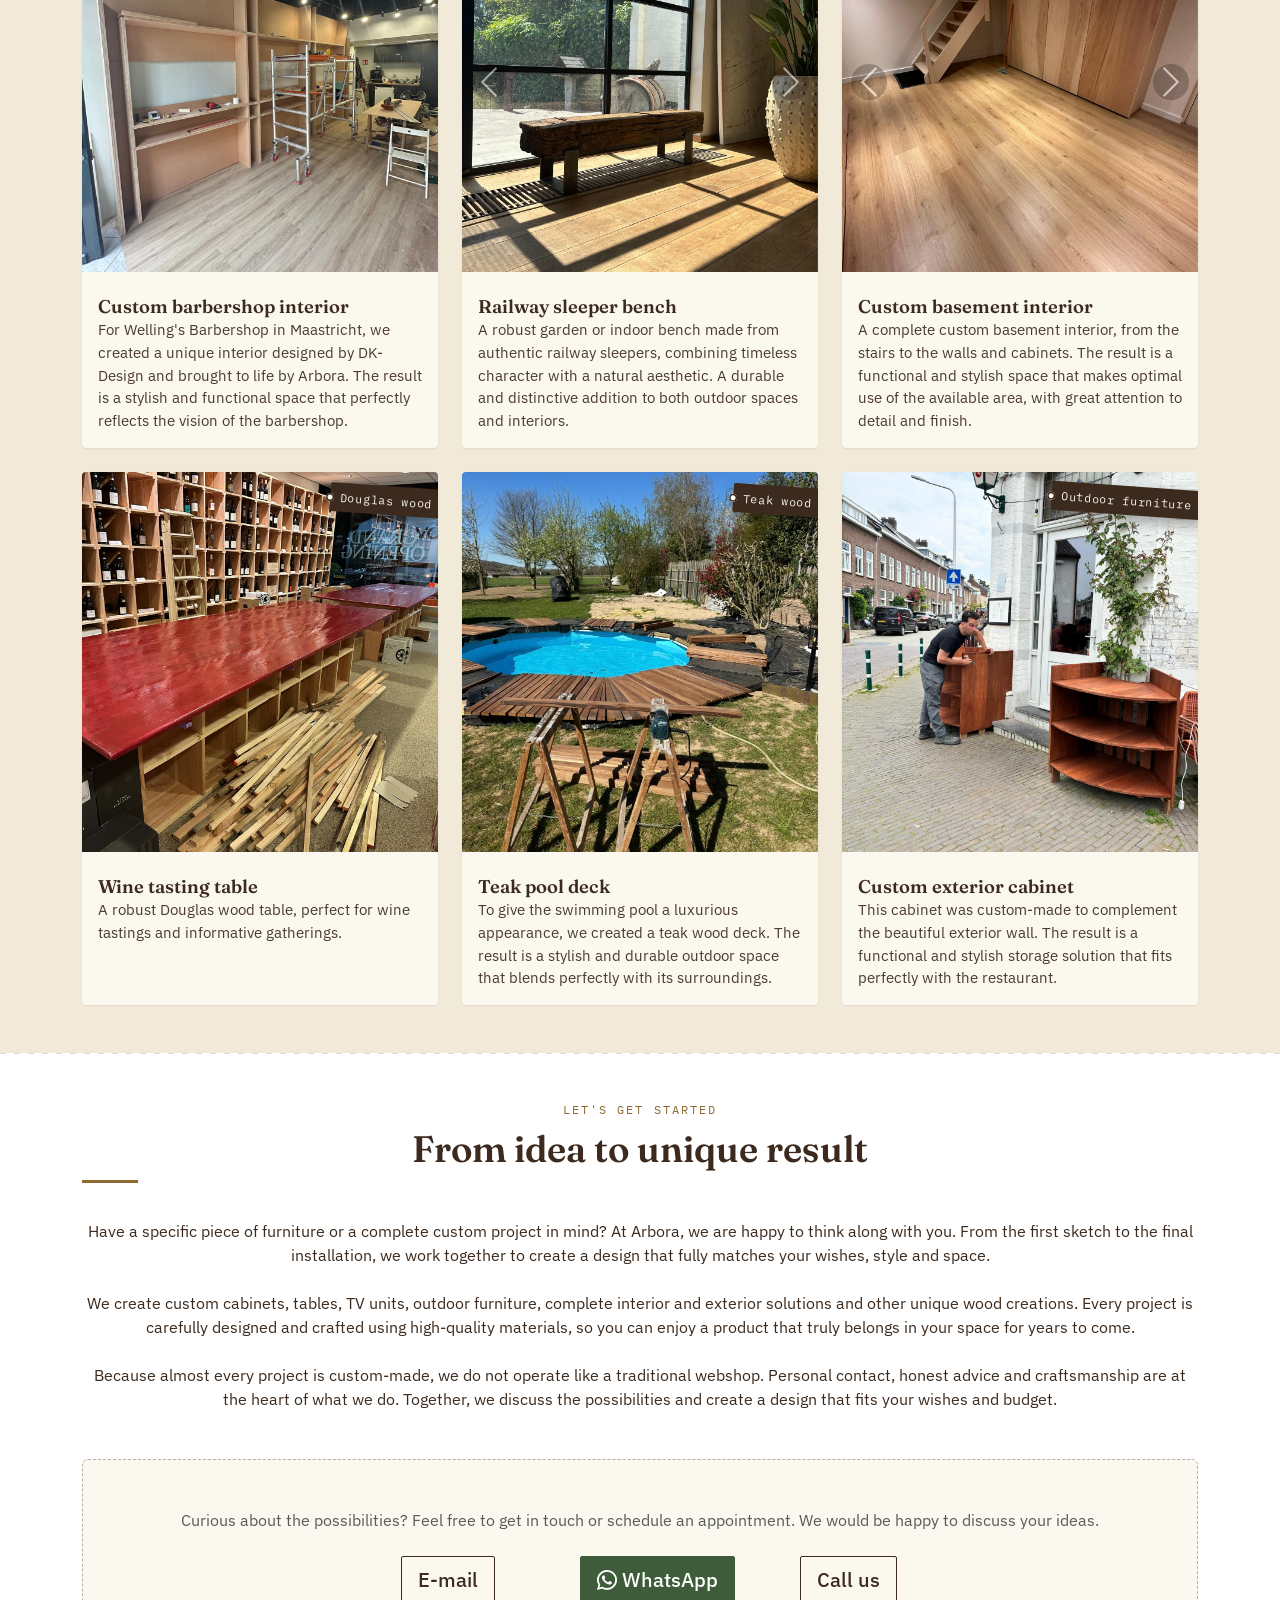
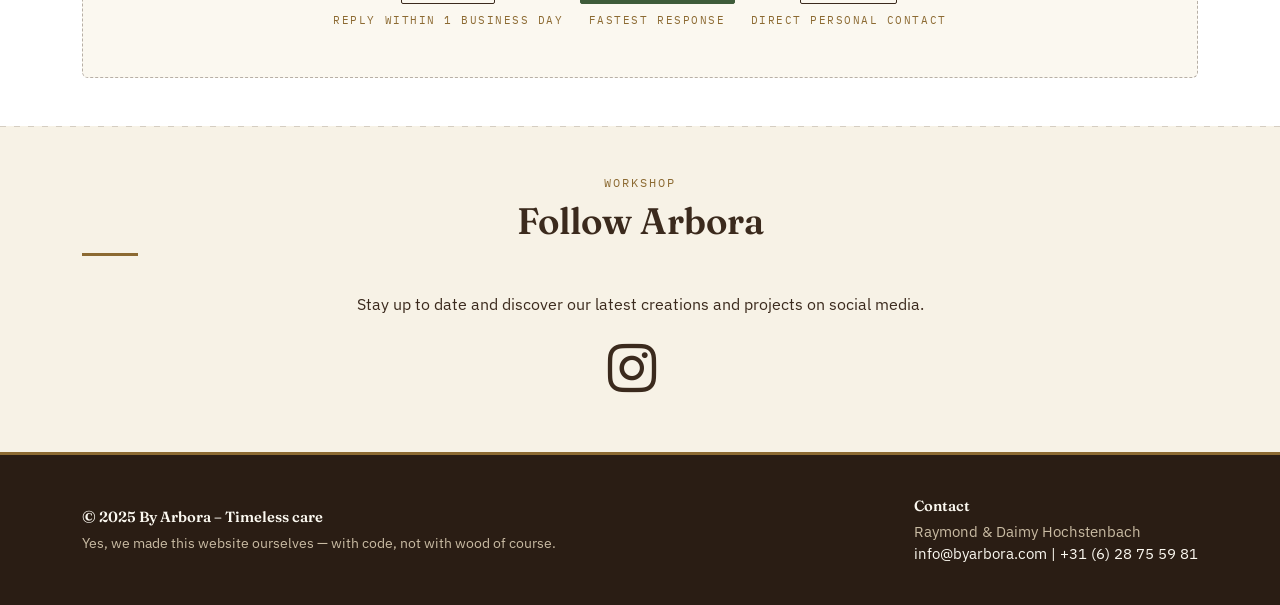
==== commit a0e2aaed: "6.1 New layout" ====
--- a/index-en.html
+++ b/index-en.html
@@ -4,17 +4,23 @@
 <head>
     <meta charset="UTF-8" />
     <meta name="viewport" content="width=device-width, initial-scale=1" />
-    <title>ARBORA – Anno 2025</title>
+    <title>ARBORA – Custom Woodwork | Limburg</title>
+    <meta name="description" content="Arbora designs and creates custom woodwork from Limburg: tables, cabinets, interiors and outdoor projects. Bringing old and new wood together with timeless care." />
+    <link rel="canonical" href="https://byarbora.com/" />
+
+    <!-- Open Graph / social preview -->
+    <meta property="og:title" content="ARBORA – Custom Woodwork" />
+    <meta property="og:description" content="From Limburg, we design and create custom woodwork with care and craftsmanship, for both indoor and outdoor spaces." />
+    <meta property="og:image" content="https://byarbora.com/Images/w07961-small.jpg" />
+    <meta property="og:url" content="https://byarbora.com/" />
+    <meta property="og:type" content="website" />
+    <meta property="og:locale" content="en_GB" />
+    <meta name="twitter:card" content="summary_large_image" />
 
     <!-- Bootstrap CSS -->
     <link href="https://cdn.jsdelivr.net/npm/bootstrap@5.3.3/dist/css/bootstrap.min.css" rel="stylesheet" />
-    <!-- Own CSS -->
+    <!-- Eigen CSS -->
     <link href="styles.css" rel="stylesheet" />
-    <!-- Google Fonts -->
-    <link
-        href="https://fonts.googleapis.com/css2?family=Montserrat:wght@400;600&family=Playfair+Display:wght@700&display=swap"
-        rel="stylesheet" />
-    <link href="https://fonts.googleapis.com/css2?family=Cinzel:wght@400;700&display=swap" rel="stylesheet">
     <!-- Bootstrap Icons -->
     <link href="https://cdn.jsdelivr.net/npm/bootstrap-icons@1.10.5/font/bootstrap-icons.css" rel="stylesheet" />
 
@@ -22,18 +28,37 @@
     <link rel="icon" href="Images/favicon.ico" type="image/x-icon">
     <link rel="apple-touch-icon" sizes="180x180" href="Images/favicon.png">
 
+    <!-- Structured data: local business -->
+    <script type="application/ld+json">
+    {
+      "@context": "https://schema.org",
+      "@type": "LocalBusiness",
+      "name": "Arbora",
+      "url": "https://byarbora.com/",
+      "image": "https://byarbora.com/Images/logo-arbora.png",
+      "telephone": "+31628755981",
+      "email": "info@byarbora.com",
+      "address": {
+        "@type": "PostalAddress",
+        "addressRegion": "Limburg",
+        "addressCountry": "NL"
+      },
+      "sameAs": ["https://www.instagram.com/byarbora"]
+    }
+    </script>
 </head>
 
 
 <body>
 
-    <!-- Navigation bar -->
+    <!-- Navigatiebalk -->
     <nav class="navbar navbar-expand-lg fixed-top">
         <div class="container">
             <a class="navbar-brand d-flex align-items-center gap-2" href="#">
-                <img src="Images/logo-arbora.png" alt="Arbora logo" height="90" />
+                <img src="Images/logo-arbora.png" alt="Arbora logo" height="72" />
             </a>
-            <button class="navbar-toggler" type="button" data-bs-toggle="collapse" data-bs-target="#navbarNav">
+            <button class="navbar-toggler" type="button" data-bs-toggle="collapse" data-bs-target="#navbarNav"
+                aria-controls="navbarNav" aria-expanded="false" aria-label="Open/close menu">
                 <span class="navbar-toggler-icon bg-light rounded"></span>
             </button>
             <div class="collapse navbar-collapse" id="navbarNav">
@@ -50,461 +75,302 @@
         </div>
     </nav>
 
-
-    <!-- Hero section -->
+    <!-- Hero sectie -->
     <section class="hero">
         <div class="container">
-            <h1 id="arbora-text" style="opacity:0;">ARBORA</h1>
-            <p id="slogan-text" class="lead" style="opacity:0; margin-top: 20px;">
-                Bringing old and new wood species together with timeless care.
-            </p>
-        </div>
-        <div class="social-icons fs-2 mt-3">
+            <span class="hero-eyebrow">Custom woodwork · Limburg</span>
+            <h1 id="arbora-text">ARBORA</h1>
+            <p id="slogan-text" class="lead">
+                Old and new wood brought together with timeless care.
+            </p>
+            <svg class="grain-divider" viewBox="0 0 120 18" xmlns="http://www.w3.org/2000/svg" aria-hidden="true">
+                <path d="M0 9 C 15 2, 25 16, 40 9 S 65 2, 80 9 S 105 16, 120 9"
+                    fill="none" stroke="#A9754C" stroke-width="1.5" />
+            </svg>
+        </div>
+        <div class="social-icons fs-2 mt-4">
             <a href="https://www.instagram.com/byarbora" target="_blank" rel="noopener" aria-label="Instagram"
-                class="me-3 text-dark social-link">
+                class="me-3 social-link" style="color:#F1EAD8;">
                 <i class="bi bi-instagram"></i>
             </a>
         </div>
     </section>
 
-
-    <!-- About section -->
-    <section id="over" class="py-5 ">
-        <div class="container">
+    <!-- Over sectie -->
+    <section id="over" class="py-5">
+        <div class="container">
+            <span class="section-eyebrow">Our craft</span>
             <h2 class="section-title">What is Arbora?</h2>
-
-            <p>
-                <em>Arbora</em> is derived from the Latin word for <strong>trees</strong>. A name that perfectly reflects
-                our craft and passion: creating unique products where wood takes center stage.
-            </p>
-
-            <p>
-                From Limburg, we design and create custom-made pieces for both interior and exterior spaces with care and
-                craftsmanship. Whenever possible, we combine characterful reclaimed wood with high-quality new timber,
-                giving every project its own identity and story. Whether it is a walnut dining table, a stylish custom
-                cabinet, a complete interior project, or a unique piece of furniture, every design is created with attention
-                to detail.
-            </p>
-
-            <p>
-                At Arbora, we believe wood is more than just a material. It brings warmth, character, and atmosphere into
-                every space. That is why we choose sustainable materials, high-quality finishes, and solutions that are
-                designed to last for years.
-            </p>
-
-            <p>
-                Our possibilities are extensive. From complete custom interiors and outdoor projects to tables, cabinets,
-                lighting, planters, and other unique wooden creations. Do you have your own idea or a specific request?
-                We are happy to think along with you and translate your vision into a design that perfectly matches your
-                home, garden, or business.
-            </p>
-
-            <p>
-                <strong>
-                    Arbora stands for honest craftsmanship, natural materials, and custom work built to last for
-                    generations.
-                </strong>
-            </p>
-
-        </div>
-    </section>
-
-    <!-- Featured projects -->
-
-<section id="projects" class="py-5 bg-light">
-    <div class="container">
-        <h2 class="section-title text-center mb-3">Featured projects</h2>
-
-        <p class="text-center mb-5">
-            Every project tells its own story. From robust oak tables and custom cabinets to complete interior and exterior projects. Below you will find a selection of projects we are proud to have worked on.
-        </p>
-
-        <div class="row g-4">
-
-            <!-- Project 1 -->
-            <div class="col-lg-4 col-md-6">
-                <div class="card border-0 shadow-sm h-100">
-
-                    <div id="project1Carousel" class="carousel slide" data-bs-touch="true" data-bs-ride="false">
-                        <div class="carousel-inner">
-                            <div class="carousel-item active">
-                                <img src="Images/BarberShop.jpg" class="card-img-top d-block w-100" alt="Barbershop interior">
+            <p><em>Arbora</em> is derived from the Latin word for <strong>trees</strong>. A name that perfectly reflects our craft and our passion: creating unique products with wood at the heart of everything we do.</p>
+
+            <p>Based in Limburg, we design and create custom woodwork with care and craftsmanship, for both indoor and outdoor spaces. Wherever possible, we combine characterful reclaimed wood with high-quality new timber, giving every project its own distinctive look and story. Whether it is a walnut dining table, a stylish custom cabinet, a complete interior or a unique piece of furniture, every design is crafted with great attention to detail.</p>
+
+            <p>At Arbora, we believe wood is more than just a material. It brings warmth, character and atmosphere to every space. That is why we choose durable materials, high-quality finishes and solutions designed to last for many years.</p>
+
+            <p>Our possibilities are broad. From complete custom interiors and outdoor projects to tables, cabinets, lighting, planters and other unique wood creations. Do you have your own idea or a specific request? We would be happy to think along with you and turn your idea into a design that perfectly suits your home, garden or business.</p>
+
+            <p><strong>Arbora stands for honest craftsmanship, natural materials and custom work made to last for generations.</strong></p>
+        </div>
+    </section>
+
+
+    <!-- Uitgelichte projecten -->
+    <section id="projecten" class="py-5">
+        <div class="container">
+            <span class="section-eyebrow text-center d-block">Portfolio</span>
+            <h2 class="section-title text-center mb-3">Featured projects</h2>
+
+            <p class="text-center mb-5">
+                Every project tells its own story. From robust oak tables and custom cabinets to complete interior and outdoor projects. Below is a selection of projects we are proud to have worked on.
+            </p>
+
+            <div class="row g-4">
+
+                <!-- Project 1: Barbershop -->
+                <div class="col-lg-4 col-md-6 reveal">
+                    <div class="project-card">
+                        <div class="project-media">
+                            <img src="Images/BarberShop.jpg" loading="lazy"
+                                alt="Custom interior of Welling's Barbershop in Maastricht">
+                            <span class="material-tag">Custom interior</span>
+                        </div>
+                        <div class="card-body p-3 pt-4">
+                            <h3 class="card-title h5">Custom barbershop interior</h3>
+                            <p class="card-text">
+                                For Welling's Barbershop in Maastricht, we created a unique interior designed by DK-Design and brought to life by Arbora. The result is a stylish and functional space that perfectly reflects the vision of the barbershop.
+                            </p>
+                        </div>
+                    </div>
+                </div>
+
+                <!-- Project 2: Spoorbielsbank -->
+                <div class="col-lg-4 col-md-6 reveal">
+                    <div class="project-card">
+                        <div class="project-media">
+                            <div id="project2Carousel" class="carousel slide" data-bs-touch="true" data-bs-ride="false">
+                                <div class="carousel-inner">
+                                    <div class="carousel-item active">
+                                        <img src="Images/SpoorbielsBank.jpg" loading="lazy"
+                                            alt="Garden bench made from authentic railway sleepers, front view">
+                                    </div>
+                                    <div class="carousel-item">
+                                        <img src="Images/SpoorbielsBank2.jpg" loading="lazy"
+                                            alt="Railway sleeper bench, detail of the wood structure">
+                                    </div>
+                                    <div class="carousel-item">
+                                        <img src="Images/SpoorbielsBank3.jpg" loading="lazy"
+                                            alt="Railway sleeper bench placed in a garden">
+                                    </div>
+                                </div>
+                                <button class="carousel-control-prev" type="button" data-bs-target="#project2Carousel" data-bs-slide="prev">
+                                    <span class="carousel-control-prev-icon" aria-hidden="true"></span>
+                                    <span class="visually-hidden">Previous</span>
+                                </button>
+                                <button class="carousel-control-next" type="button" data-bs-target="#project2Carousel" data-bs-slide="next">
+                                    <span class="carousel-control-next-icon" aria-hidden="true"></span>
+                                    <span class="visually-hidden">Next</span>
+                                </button>
                             </div>
-                            <div class="carousel-item">
-                                <img src="Images/BarberShop.jpg" class="card-img-top d-block w-100" alt="Barbershop interior">
+                            <span class="material-tag">Railway sleeper wood</span>
+                        </div>
+                        <div class="card-body p-3 pt-4">
+                            <h3 class="card-title h5">Railway sleeper bench</h3>
+                            <p class="card-text">
+                                A robust garden or indoor bench made from authentic railway sleepers, combining timeless character with a natural aesthetic. A durable and distinctive addition to both outdoor spaces and interiors.
+                            </p>
+                        </div>
+                    </div>
+                </div>
+
+                <!-- Project 3: Kelder maatwerk -->
+                <div class="col-lg-4 col-md-6 reveal">
+                    <div class="project-card">
+                        <div class="project-media">
+                            <div id="project3Carousel" class="carousel slide" data-bs-touch="true" data-bs-ride="false">
+                                <div class="carousel-inner">
+                                    <div class="carousel-item active">
+                                        <img src="Images/KastProject.jpg" loading="lazy" alt="Custom basement interior with stairs and wall cabinets">
+                                    </div>
+                                    <div class="carousel-item">
+                                        <img src="Images/KastProject2.jpg" loading="lazy" alt="Custom cabinet in basement, view 2">
+                                    </div>
+                                    <div class="carousel-item">
+                                        <img src="Images/KastProject3.jpg" loading="lazy" alt="Custom cabinet in basement, view 3">
+                                    </div>
+                                    <div class="carousel-item">
+                                        <img src="Images/KastProject4.jpg" loading="lazy" alt="Custom cabinet in basement, view 4">
+                                    </div>
+                                    <div class="carousel-item">
+                                        <img src="Images/KastProject5.jpg" loading="lazy" alt="Custom cabinet in basement, view 5">
+                                    </div>
+                                    <div class="carousel-item">
+                                        <img src="Images/KastProject6.jpg" loading="lazy" alt="Custom cabinet in basement, view 6">
+                                    </div>
+                                    <div class="carousel-item">
+                                        <img src="Images/KastProject7.jpg" loading="lazy" alt="Custom cabinet in basement, view 7">
+                                    </div>
+                                    <div class="carousel-item">
+                                        <img src="Images/KastProject8.jpg" loading="lazy" alt="Custom cabinet in basement, view 8">
+                                    </div>
+                                    <div class="carousel-item">
+                                        <img src="Images/KastProject9.jpg" loading="lazy" alt="Custom cabinet in basement, view 9">
+                                    </div>
+                                    <div class="carousel-item">
+                                        <img src="Images/KastProject10.jpg" loading="lazy" alt="Custom cabinet in basement, view 10">
+                                    </div>
+                                </div>
+                                <button class="carousel-control-prev" type="button" data-bs-target="#project3Carousel" data-bs-slide="prev">
+                                    <span class="carousel-control-prev-icon" aria-hidden="true"></span>
+                                    <span class="visually-hidden">Previous</span>
+                                </button>
+                                <button class="carousel-control-next" type="button" data-bs-target="#project3Carousel" data-bs-slide="next">
+                                    <span class="carousel-control-next-icon" aria-hidden="true"></span>
+                                    <span class="visually-hidden">Next</span>
+                                </button>
                             </div>
-                            <div class="carousel-item">
-                                <img src="Images/BarberShop.jpg" class="card-img-top d-block w-100" alt="Barbershop interior">
-                            </div>
-                        </div>
-
-                        <button class="carousel-control-prev" type="button" data-bs-target="#project1Carousel" data-bs-slide="prev">
-                            <span class="carousel-control-prev-icon"></span>
-                        </button>
-
-                        <button class="carousel-control-next" type="button" data-bs-target="#project1Carousel" data-bs-slide="next">
-                            <span class="carousel-control-next-icon"></span>
-                        </button>
-                    </div>
-
-                    <div class="card-body">
-                        <h5 class="card-title">Custom interior barbershop</h5>
-                        <p class="card-text">
-                            At Welling's Barbershop in Maastricht, we created a unique interior. The design was created by DK-Design and brought to life by us. The result is a stylish and functional space that perfectly matches the vision of the barbershop.
-                        </p>
-                    </div>
-
-                </div>
-            </div>
-
-
-            <!-- Project 2 -->
-            <div class="col-lg-4 col-md-6">
-                <div class="card border-0 shadow-sm h-100">
-
-                    <div id="project2Carousel" class="carousel slide" data-bs-touch="true" data-bs-ride="false">
-                        <div class="carousel-inner">
-                            <div class="carousel-item active">
-                                <img src="Images/SpoorbielsBank.jpg" class="card-img-top d-block w-100" alt="Railway sleeper bench">
-                            </div>
-                            <div class="carousel-item">
-                                <img src="Images/SpoorbielsBank2.jpg" class="card-img-top d-block w-100" alt="Railway sleeper bench">
-                            </div>
-                            <div class="carousel-item">
-                                <img src="Images/SpoorbielsBank3.jpg" class="card-img-top d-block w-100" alt="Railway sleeper bench">
-                            </div>
-                        </div>
-
-                        <button class="carousel-control-prev" type="button" data-bs-target="#project2Carousel" data-bs-slide="prev">
-                            <span class="carousel-control-prev-icon"></span>
-                        </button>
-
-                        <button class="carousel-control-next" type="button" data-bs-target="#project2Carousel" data-bs-slide="next">
-                            <span class="carousel-control-next-icon"></span>
-                        </button>
-                    </div>
-
-                    <div class="card-body">
-                        <h5 class="card-title">Railway sleeper bench</h5>
-                        <p class="card-text">
-                            A robust outdoor or indoor bench made from authentic railway sleepers with a timeless appearance. The design combines durability with a natural aesthetic, making it a perfect addition to any garden or interior.
-                        </p>
-                    </div>
-
-                </div>
-            </div>
-
-
-            <!-- Project 3 -->
-            <div class="col-lg-4 col-md-6">
-                <div class="card border-0 shadow-sm h-100">
-
-                    <div id="project3Carousel" class="carousel slide" data-bs-touch="true" data-bs-ride="false">
-                        <div class="carousel-inner">
-
-                            <div class="carousel-item active">
-                                <img src="Images/KastProject.jpg" class="card-img-top d-block w-100" alt="Custom cabinet">
-                            </div>
-
-                            <div class="carousel-item">
-                                <img src="Images/KastProject2.jpg" class="card-img-top d-block w-100" alt="Custom cabinet">
-                            </div>
-
-                            <div class="carousel-item">
-                                <img src="Images/KastProject3.jpg" class="card-img-top d-block w-100" alt="Custom cabinet">
-                            </div>
-
-                            <div class="carousel-item">
-                                <img src="Images/KastProject4.jpg" class="card-img-top d-block w-100" alt="Custom cabinet">
-                            </div>
-
-                            <div class="carousel-item">
-                                <img src="Images/KastProject5.jpg" class="card-img-top d-block w-100" alt="Custom cabinet">
-                            </div>
-
-                            <div class="carousel-item">
-                                <img src="Images/KastProject6.jpg" class="card-img-top d-block w-100" alt="Custom cabinet">
-                            </div>
-
-                            <div class="carousel-item">
-                                <img src="Images/KastProject7.jpg" class="card-img-top d-block w-100" alt="Custom cabinet">
-                            </div>
-
-                            <div class="carousel-item">
-                                <img src="Images/KastProject8.jpg" class="card-img-top d-block w-100" alt="Custom cabinet">
-                            </div>
-
-                            <div class="carousel-item">
-                                <img src="Images/KastProject9.jpg" class="card-img-top d-block w-100" alt="Custom cabinet">
-                            </div>
-
-                            <div class="carousel-item">
-                                <img src="Images/KastProject10.jpg" class="card-img-top d-block w-100" alt="Custom cabinet">
-                            </div>
-
-                        </div>
-
-                        <button class="carousel-control-prev" type="button" data-bs-target="#project3Carousel" data-bs-slide="prev">
-                            <span class="carousel-control-prev-icon"></span>
-                        </button>
-
-                        <button class="carousel-control-next" type="button" data-bs-target="#project3Carousel" data-bs-slide="next">
-                            <span class="carousel-control-next-icon"></span>
-                        </button>
-
-                    </div>
-
-                    <div class="card-body">
-                        <h5 class="card-title">Custom basement interior</h5>
-                        <p class="card-text">
-                            A complete custom-designed basement, including stairs, walls, and cabinets. The result is a functional and stylish space that makes optimal use of the available area, with great attention to detail and finishing.
-                        </p>
-                    </div>
-
-                </div>
-            </div>
-
-        </div>
-    </div>
-</section>
-
-<!-- Contact / Interest section -->
-
-<section id="contact" class="py-5 bg-white">
-    <div class="container text-center">
-
-        <h2 class="section-title mb-4">From idea to unique final result</h2>
-
-        <p class="mb-4 text-justify">
-            Do you have a specific piece of furniture or a complete custom project in mind? At Arbora, we are happy to think along with you. From the first sketch to the final delivery, we work together on a design that completely matches your wishes, style, and space.
-        </p>
-
-        <p class="mb-4 text-justify">
-            We create custom cabinets, tables, TV units, outdoor furniture, complete interior and exterior solutions, and other unique wooden creations. Every project is carefully designed and crafted using high-quality materials, allowing you to enjoy a product that truly fits your needs for many years.
-        </p>
-
-        <p class="mb-4">
-            Because almost every project is fully customized, we do not operate as a traditional webshop. Personal contact, honest advice, and craftsmanship are at the heart of what we do. Together, we discuss the possibilities and create a design that fits your wishes and budget.
-        </p>
-
-        <p class="mt-3 text-muted">
-            Curious about the possibilities? Feel free to contact us or schedule an appointment. We would love to think along with you.
-        </p>
-
-
-        <!-- Call-to-actions -->
-        <div class="d-flex justify-content-center gap-3 flex-wrap">
-
-            <a href="mailto:info@byarbora.com" class="btn btn-outline-secondary btn-lg">
-                E-mail
-            </a>
-
-            <a href="https://wa.me/31628755981" target="_blank" class="btn btn-success btn-lg">
-                <i class="bi bi-whatsapp"></i> WhatsApp
-            </a>
-
-            <a href="tel:+31628755981" class="btn btn-outline-secondary btn-lg">
-                Call us
-            </a>
-
-        </div>
-
-    </div>
-</section>
-
-
-
-<!-- Additional featured projects -->
-
-<section id="projects-extra" class="py-5 bg-light">
-
-    <div class="container">
-
-        <h2 class="section-title text-center mb-3">
-            More projects
-        </h2>
-
-
-        <div class="row g-4">
-
-
-            <!-- Project 4 -->
-            <div class="col-lg-4 col-md-6">
-
-                <div class="card border-0 shadow-sm h-100">
-
-                    <img src="Images/WijnTafel.jpg" class="card-img-top" alt="Wine tasting table">
-
-                    <div class="card-body">
-
-                        <h5 class="card-title">
-                            Wine tasting table
-                        </h5>
-
-                        <p class="card-text">
-                            A robust Douglas wood table, perfect for wine tastings and informative gatherings.
-                        </p>
-
-                    </div>
-
-                </div>
-
-            </div>
-
-
-
-            <!-- Project 5 -->
-            <div class="col-lg-4 col-md-6">
-
-                <div class="card border-0 shadow-sm h-100">
-
-                    <img src="Images/TeakVlonder.jpg" class="card-img-top" alt="Teak wooden decking">
-
-                    <div class="card-body">
-
-                        <h5 class="card-title">
-                            Teak wooden decking
-                        </h5>
-
-                        <p class="card-text">
-                            To give the swimming pool a luxurious appearance, we created a teak wooden deck. The result is a stylish and durable outdoor space that perfectly blends with its surroundings.
-                        </p>
-
-                    </div>
-
-                </div>
-
-            </div>
-
-
-
-            <!-- Project 6 -->
-            <div class="col-lg-4 col-md-6">
-
-                <div class="card border-0 shadow-sm h-100">
-
-                    <img src="Images/BuitenKast.jpg" class="card-img-top" alt="Custom outdoor cabinet">
-
-                    <div class="card-body">
-
-                        <h5 class="card-title">
-                            Custom outdoor cabinet
-                        </h5>
-
-                        <p class="card-text">
-                            This cabinet was custom-made to perfectly match the beautiful exterior wall. The result is a functional and stylish storage solution that fits seamlessly with the restaurant.
-                        </p>
-
-                    </div>
-
-                </div>
-
-            </div>
-
-
-        </div>
-
-    </div>
-
-</section>
-
-<!-- Follow us section -->
-
-<section id="socials" class="py-5 text-center">
-    <div class="container">
-
-        <h2 class="section-title mb-4">
-            Follow Arbora
-        </h2>
-
-        <p>
-            Stay updated and discover our latest creations and projects on social media.
-        </p>
-
-        <div class="social-icons fs-2 mt-3">
-
-            <a href="https://www.instagram.com/byarbora" 
-               target="_blank" 
-               rel="noopener" 
-               aria-label="Instagram"
-               class="me-3 text-dark social-link">
-
-                <i class="bi bi-instagram"></i>
-
-            </a>
-
-        </div>
-
-    </div>
-</section>
-
-
-
-<!-- Footer -->
-
-<footer class="bg-light text-center text-md-start py-4 border-top">
-
-    <div class="container d-md-flex justify-content-between align-items-center">
-
-
-        <div class="mb-3 mb-md-0">
-
-            <p class="mb-1 fw-semibold">
-                &copy; 2025 By Arbora – Timeless care
-            </p>
-
-            <p class="mb-0 text-muted" style="font-size: 0.9rem;">
-                Yes, we made this website ourselves — with code, not with wood of course.
-            </p>
-
-        </div>
-
-
-
-        <div>
-
-            <p class="mb-1 fw-semibold">
-                Contact
-            </p>
-
-            <p class="mb-0 text-muted">
-                Raymond & Daimy Hochstenbach
-            </p>
-
-            <p class="mb-0">
-
-                <a href="mailto:info@byarbora.com" 
-                   class="text-decoration-none text-dark">
-                    info@byarbora.com
+                            <span class="material-tag">Custom basement interior</span>
+                        </div>
+                        <div class="card-body p-3 pt-4">
+                            <h3 class="card-title h5">Custom basement interior</h3>
+                            <p class="card-text">
+                                A complete custom basement interior, from the stairs to the walls and cabinets. The result is a functional and stylish space that makes optimal use of the available area, with great attention to detail and finish.
+                            </p>
+                        </div>
+                    </div>
+                </div>
+
+                <!-- Project 4: Wijn proeverij tafel -->
+                <div class="col-lg-4 col-md-6 reveal">
+                    <div class="project-card">
+                        <div class="project-media">
+                            <img src="Images/WijnTafel.jpg" loading="lazy" alt="Robust Douglas wood table for wine tastings">
+                            <span class="material-tag">Douglas wood</span>
+                        </div>
+                        <div class="card-body p-3 pt-4">
+                            <h3 class="card-title h5">Wine tasting table</h3>
+                            <p class="card-text">
+                                A robust Douglas wood table, perfect for wine tastings and informative gatherings.
+                            </p>
+                        </div>
+                    </div>
+                </div>
+
+                <!-- Project 5: Teakhouten vlonder -->
+                <div class="col-lg-4 col-md-6 reveal">
+                    <div class="project-card">
+                        <div class="project-media">
+                            <img src="Images/TeakVlonder.jpg" loading="lazy" alt="Teak wood pool deck">
+                            <span class="material-tag">Teak wood</span>
+                        </div>
+                        <div class="card-body p-3 pt-4">
+                            <h3 class="card-title h5">Teak pool deck</h3>
+                            <p class="card-text">
+                                To give the swimming pool a luxurious appearance, we created a teak wood deck. The result is a stylish and durable outdoor space that blends perfectly with its surroundings.
+                            </p>
+                        </div>
+                    </div>
+                </div>
+
+                <!-- Project 6: Maatwerkkast buitengevel -->
+                <div class="col-lg-4 col-md-6 reveal">
+                    <div class="project-card">
+                        <div class="project-media">
+                            <img src="Images/BuitenKast.jpg" loading="lazy" alt="Custom cabinet against the exterior wall of a restaurant">
+                            <span class="material-tag">Outdoor furniture</span>
+                        </div>
+                        <div class="card-body p-3 pt-4">
+                            <h3 class="card-title h5">Custom exterior cabinet</h3>
+                            <p class="card-text">
+                                This cabinet was custom-made to complement the beautiful exterior wall. The result is a functional and stylish storage solution that fits perfectly with the restaurant.
+                            </p>
+                        </div>
+                    </div>
+                </div>
+
+            </div>
+        </div>
+    </section>
+
+
+    <!-- Koop / Interesse sectie -->
+    <section id="koop" class="py-5 bg-white">
+        <div class="container text-center">
+            <span class="section-eyebrow d-block">Let's get started</span>
+            <h2 class="section-title mb-4">From idea to unique result</h2>
+
+            <p class="mb-4 text-justify">
+                Have a specific piece of furniture or a complete custom project in mind? At Arbora, we are happy to think along with you. From the first sketch to the final installation, we work together to create a design that fully matches your wishes, style and space.
+            </p>
+
+            <p class="mb-4 text-justify">
+                We create custom cabinets, tables, TV units, outdoor furniture, complete interior and exterior solutions and other unique wood creations. Every project is carefully designed and crafted using high-quality materials, so you can enjoy a product that truly belongs in your space for years to come.
+            </p>
+
+            <p class="mb-4">
+                Because almost every project is custom-made, we do not operate like a traditional webshop. Personal contact, honest advice and craftsmanship are at the heart of what we do. Together, we discuss the possibilities and create a design that fits your wishes and budget.
+            </p>
+
+            <div class="order-slip mt-5">
+                <p class="text-muted mb-4">Curious about the possibilities? Feel free to get in touch or schedule an appointment. We would be happy to discuss your ideas.</p>
+                <div class="d-flex justify-content-center gap-3 flex-wrap">
+                    <div>
+                        <a href="mailto:info@byarbora.com" class="btn btn-outline-secondary btn-lg">E-mail</a>
+                        <span class="cta-label">Reply within 1 business day</span>
+                    </div>
+                    <div>
+                        <a href="https://wa.me/31628755981" target="_blank" rel="noopener" class="btn btn-success btn-lg">
+                            <i class="bi bi-whatsapp"></i> WhatsApp
+                        </a>
+                        <span class="cta-label">Fastest response</span>
+                    </div>
+                    <div>
+                        <a href="tel:+31628755981" class="btn btn-outline-secondary btn-lg">Call us</a>
+                        <span class="cta-label">Direct personal contact</span>
+                    </div>
+                </div>
+            </div>
+        </div>
+    </section>
+
+    <!-- Volg ons sectie -->
+    <section id="socials" class="py-5 text-center">
+        <div class="container">
+            <span class="section-eyebrow d-block">Workshop</span>
+            <h2 class="section-title mb-4">Follow Arbora</h2>
+            <p>Stay up to date and discover our latest creations and projects on social media.</p>
+            <div class="social-icons fs-2 mt-3">
+                <a href="https://www.instagram.com/byarbora" target="_blank" rel="noopener" aria-label="Instagram"
+                    class="me-3 social-link">
+                    <i class="bi bi-instagram"></i>
                 </a>
-
-                |
-
-                <a href="tel:+31628755981" 
-                   class="text-decoration-none text-dark">
-                    +31 (6) 28 75 59 81
-                </a>
-
-            </p>
-
-        </div>
-
-
-    </div>
-
-</footer>
-
-
-
-<!-- Bootstrap JS -->
-
-<script src="https://cdn.jsdelivr.net/npm/bootstrap@5.3.3/dist/js/bootstrap.bundle.min.js"></script>
-
-<!-- Own JS -->
-
-<script src="scripts.js"></script>
-
-
+            </div>
+        </div>
+    </section>
+
+    <!-- Footer -->
+    <footer class="site-footer text-center text-md-start">
+        <div class="container d-md-flex justify-content-between align-items-center">
+            <div class="mb-3 mb-md-0">
+                <p class="mb-1 fw-semibold">&copy; 2025 By Arbora – Timeless care</p>
+                <p class="mb-0 text-muted" style="font-size: 0.9rem;">Yes, we made this website ourselves — with code,
+                    not with wood of course.</p>
+            </div>
+            <div>
+                <p class="mb-1 fw-semibold">Contact</p>
+                <p class="mb-0 text-muted">Raymond & Daimy Hochstenbach</p>
+                <p class="mb-0">
+                    <a href="mailto:info@byarbora.com" class="text-decoration-none">info@byarbora.com</a> |
+                    <a href="tel:+31628755981" class="text-decoration-none">+31 (6) 28 75 59 81</a>
+                </p>
+            </div>
+        </div>
+    </footer>
+
+    <!-- Bootstrap JS -->
+    <script src="https://cdn.jsdelivr.net/npm/bootstrap@5.3.3/dist/js/bootstrap.bundle.min.js"></script>
+    <!-- Eigen JS -->
+    <script src="scripts.js"></script>
 </body>
 
-</html>+</html>
+
--- a/styles.css
+++ b/styles.css
@@ -1,213 +1,340 @@
-<<<<<<< HEAD
-@import url('https://fonts.googleapis.com/css2?family=Montserrat:wght@400;600&family=Playfair+Display:wght@700&display=swap');
+/* ============================================================
+   ARBORA — design tokens
+   Palette, type and layout tuned for an "ambachtelijk" (artisanal)
+   woodworking studio: aged wood, workshop labels, brass hardware.
+   Variable names are kept the same as the previous stylesheet
+   (--arbora-*) so index-en.html / our-story.html keep working and
+   automatically inherit this palette — consider renaming them to
+   the descriptive aliases below next time you touch those pages.
+   ============================================================ */
+
+@import url('https://fonts.googleapis.com/css2?family=Fraunces:opsz,wght@9..144,300..700&family=IBM+Plex+Sans:wght@400;500;600&family=IBM+Plex+Mono:wght@400;500&display=swap');
+
+:root {
+    /* legacy names, new values */
+    --arbora-beige: #ECE4D2;       /* warm linen background */
+    --arbora-bruin: #3B2A1D;       /* ink-walnut, primary text/brand */
+    --arbora-groen: #F7F2E6;       /* section surface (kept name for compatibility) */
+    --arbora-lichtgroen: #F1EAD8;  /* lighter surface */
+    --arbora-accent: #8C6A32;      /* aged brass accent */
+
+    /* descriptive aliases, same values */
+    --ink: var(--arbora-bruin);
+    --linen: var(--arbora-beige);
+    --surface: var(--arbora-groen);
+    --surface-light: var(--arbora-lichtgroen);
+    --brass: var(--arbora-accent);
+    --oak: #A9754C;
+    --walnut-dark: #2A1D14;
+    --cream: #FBF8F0;
+
+    --font-display: 'Fraunces', 'Playfair Display', serif;
+    --font-body: 'IBM Plex Sans', 'Montserrat', Arial, sans-serif;
+    --font-mono: 'IBM Plex Mono', ui-monospace, monospace;
+}
+
+* {
+    box-sizing: border-box;
+}
 
 body {
-    padding-top: 56px;
-    font-family: 'Montserrat', Arial, sans-serif;
-    background-color: var(--arbora-beige);
-    color: #333;
-}
-
+    padding-top: 72px;
+    font-family: var(--font-body);
+    background-color: var(--linen);
+    color: var(--ink);
+    -webkit-font-smoothing: antialiased;
+}
+
+::selection {
+    background: var(--brass);
+    color: var(--cream);
+}
+
+a {
+    color: var(--ink);
+}
+
+/* ---------- Navbar ---------- */
 .navbar {
-    background-color: white;
-    box-shadow: 0 2px 6px rgba(0, 0, 0, 0.05);
+    background-color: var(--cream);
+    border-bottom: 1px solid rgba(59, 42, 29, 0.15);
+    box-shadow: none;
+    padding-top: 0.6rem;
+    padding-bottom: 0.6rem;
 }
 
 .navbar-brand,
 .nav-link {
-    color: var(--arbora-bruin) !important;
-    font-family: 'Playfair Display', serif;
-    font-weight: 700;
+    color: var(--ink) !important;
+    font-family: var(--font-body);
+    font-weight: 500;
+    letter-spacing: 0.03em;
+}
+
+.nav-link {
+    position: relative;
+    padding-bottom: 4px;
+}
+
+.nav-link::after {
+    content: "";
+    position: absolute;
+    left: 0;
+    right: 100%;
+    bottom: -2px;
+    height: 2px;
+    background: var(--brass);
+    transition: right 0.25s ease;
+}
+
+.nav-link:hover::after,
+.nav-link.active::after {
+    right: 0;
 }
 
 #lang-toggle {
-    font-family: 'Montserrat', sans-serif;
+    font-family: var(--font-mono);
+    font-size: 0.8rem;
+    font-weight: 500;
+    color: var(--ink);
+    border-color: var(--ink);
+    border-radius: 2px;
+}
+
+#lang-toggle:hover {
+    background-color: var(--brass);
+    color: var(--cream);
+    border-color: var(--brass);
+}
+
+/* ---------- Hero ---------- */
+.hero {
+    position: relative;
+    background:
+        linear-gradient(160deg, rgba(30, 21, 14, 0.82), rgba(43, 30, 20, 0.55) 55%, rgba(30, 21, 14, 0.85)),
+        url("Images/w07961-small.jpg") center/cover no-repeat;
+    color: var(--cream);
+    text-align: center;
+    padding: 150px 20px 90px;
+    border-bottom: none;
+    overflow: hidden;
+}
+
+.hero-eyebrow {
+    display: inline-block;
+    font-family: var(--font-mono);
+    font-size: 0.78rem;
+    letter-spacing: 0.22em;
+    text-transform: uppercase;
+    color: var(--oak);
+    margin-bottom: 1.2rem;
+    opacity: 0;
+    animation: fadeUp 0.9s ease-out forwards;
+    animation-delay: 0.1s;
+}
+
+.hero h1 {
+    font-family: var(--font-display);
+    font-optical-sizing: auto;
     font-weight: 600;
-    color: var(--arbora-bruin);
-    border-color: var(--arbora-bruin);
-}
-
-#lang-toggle:hover {
-    background-color: var(--arbora-accent);
-    color: white;
-    border-color: var(--arbora-accent);
-}
-
-.hero {
-    background: linear-gradient(rgba(255, 255, 255, 0.7), rgba(255, 255, 255, 0.7)),
-        url("Images/w07961-small.jpg") center/cover no-repeat;
-
-    color: var(--arbora-bruin);
-    text-align: center;
-    padding: 120px 5px;
-    border-bottom: 5px solid var(--arbora-accent);
-}
-
-
-.hero h1 {
-    font-family: 'Playfair Display', serif;
-    font-size: 7rem;
-    letter-spacing: 0.1em;
-    /* 0.1em is een mooie lichte spacing */
-    text-shadow: 1px 1px 2px rgba(0, 0, 0, 0.6);
+    font-size: clamp(3.2rem, 9vw, 7rem);
+    letter-spacing: 0.02em;
     margin: 0 auto;
     max-width: 90vw;
     word-wrap: break-word;
-}
-
-/* Mobiel: kleinere letters */
-@media (max-width: 576px) {
-    .hero h1 {
-        font-size: 4rem;
-        /* Aangepaste kleinere grootte */
-        letter-spacing: 0.1em;
-        /* iets minder spacing op mobiel */
-        max-width: 95vw;
+    opacity: 0;
+    animation: fadeUp 1s ease-out forwards;
+    animation-delay: 0.3s;
+}
+
+.hero p.lead {
+    font-family: var(--font-body);
+    font-weight: 400;
+    font-size: 1.15rem;
+    color: #E6DCC8;
+    margin-top: 18px;
+    opacity: 0;
+    animation: fadeUp 1s ease-out forwards;
+    animation-delay: 0.6s;
+}
+
+.grain-divider {
+    display: block;
+    width: 120px;
+    height: 18px;
+    margin: 2rem auto 0;
+    opacity: 0;
+    animation: fadeUp 1s ease-out forwards;
+    animation-delay: 0.85s;
+}
+
+@keyframes fadeUp {
+    from {
+        opacity: 0;
+        transform: translateY(14px);
     }
-}
-
-.hero p.lead {
-    font-family: 'Montserrat', sans-serif;
-    font-weight: 400;
-    font-size: 1.25rem;
-    color: #4a3b2a;
-}
-
+    to {
+        opacity: 1;
+        transform: translateY(0);
+    }
+}
+
+@media (prefers-reduced-motion: reduce) {
+    .hero-eyebrow, .hero h1, .hero p.lead, .grain-divider, .reveal {
+        animation: none !important;
+        opacity: 1 !important;
+        transform: none !important;
+    }
+}
+
+/* ---------- Sections ---------- */
 .section-title {
-    color: var(--arbora-bruin);
-    font-family: 'Playfair Display', serif;
-    font-weight: 700;
-    border-bottom: 2px solid var(--arbora-accent);
-    padding-bottom: 0.5rem;
+    color: var(--ink);
+    font-family: var(--font-display);
+    font-weight: 600;
+    font-size: clamp(1.7rem, 3vw, 2.3rem);
+    border-bottom: none;
+    position: relative;
+    padding-bottom: 0.75rem;
     margin-bottom: 1.5rem;
 }
 
+.section-title::after {
+    content: "";
+    display: block;
+    width: 56px;
+    height: 3px;
+    background: var(--brass);
+    margin-top: 0.6rem;
+}
+
+.section-title.text-center::after {
+    margin-left: auto;
+    margin-right: auto;
+}
+
+.section-eyebrow {
+    display: block;
+    font-family: var(--font-mono);
+    font-size: 0.72rem;
+    letter-spacing: 0.18em;
+    text-transform: uppercase;
+    color: var(--brass);
+    margin-bottom: 0.5rem;
+}
+
 section {
-    background-color: var(--arbora-groen);
-    padding: 4rem 0;
-    border-radius: 16px;
-    margin: 2rem 0;
-}
-
-footer {
-    background-color: var(--arbora-lichtgroen);
-    padding: 1rem;
-    text-align: center;
-    font-size: 0.9rem;
-    font-family: 'Montserrat', sans-serif;
-    color: var(--arbora-bruin);
-    border-top: 3px solid var(--arbora-accent);
-}
-
-#arbora-text,
-#slogan-text {
-    transition: opacity 1.5s ease-in;
-}
-
-h2.display-3 {
-    font-family: 'Cinzel', serif;
-    letter-spacing: 0.05em;
-    color: #8b5e3c;
-}
-/* Portfolio items styling */
-.portfolio-item {
-  position: relative;
-  overflow: hidden;
-  border-radius: 0.5rem;
-  flex-shrink: 0;
-}
-
-.portfolio-item img {
-  width: 100%;
-  height: 600px;
-  object-fit: cover;
-  transition: transform 0.4s ease;
-}
-
-.portfolio-item:hover img {
-  transform: scale(1.1);
-}
-
-.portfolio-item::after {
-  content: attr(data-title);
-  position: absolute;
-  bottom: 0;
-  left: 0;
-  right: 0;
-  padding: 10px;
-  background: rgba(0,0,0,0.6);
-  color: #fff;
-  text-align: center;
-  font-weight: 600;
-  opacity: 0;
-  transition: opacity 0.3s ease;
-}
-
-.portfolio-item:hover::after {
-  opacity: 1;
-}
-
-/* Desktop grid */
-@media (min-width: 768px) {
-  .portfolio-grid {
-    display: grid;
-    grid-template-columns: repeat(3, 1fr);
-    gap: 1rem;
-  }
-}
-
-/* Mobiel horizontaal scroll */
-@media (max-width: 767px) {
-  .portfolio-grid {
-    display: flex;
-    overflow-x: auto;
-    gap: 15px;
-    scroll-behavior: smooth;
-    padding-bottom: 10px;
-  }
-
-  .portfolio-grid::-webkit-scrollbar {
-    height: 6px;
-  }
-
-  .portfolio-grid::-webkit-scrollbar-thumb {
-    background: #aaa;
+    background-color: var(--surface);
+    padding: 4.5rem 0;
+    border-radius: 0;
+    margin: 0;
+}
+
+section#over,
+section.bg-white {
+    background-color: var(--cream);
+}
+
+section#projecten {
+    background-color: var(--surface-light);
+}
+
+/* thin wood-grain rule between sections instead of hard edges */
+section + section {
+    position: relative;
+}
+
+section + section::before {
+    content: "";
+    display: block;
+    position: absolute;
+    top: 0;
+    left: 0;
+    right: 0;
+    height: 1px;
+    background: repeating-linear-gradient(
+        90deg,
+        rgba(59, 42, 29, 0.18) 0px,
+        rgba(59, 42, 29, 0.18) 6px,
+        transparent 6px,
+        transparent 14px
+    );
+}
+
+/* ---------- Project cards & material tags ---------- */
+.project-card {
+    background: var(--cream);
     border-radius: 4px;
-  }
-
-  .portfolio-item {
-    flex: 0 0 90%; /* elk item neemt 90% van het scherm, niet te breed */
-    max-width: 90%; 
-    height: auto;
-    border-radius: 0.5rem;
+    overflow: visible;
+    box-shadow: 0 1px 2px rgba(43, 30, 20, 0.08);
+    transition: transform 0.35s ease, box-shadow 0.35s ease;
+    height: 100%;
+}
+
+.project-card:hover {
+    transform: translateY(-4px);
+    box-shadow: 0 18px 30px -12px rgba(43, 30, 20, 0.28);
+}
+
+.project-media {
+    position: relative;
+    border-radius: 4px 4px 0 0;
     overflow: hidden;
-  }
-
-  .portfolio-item img {
+}
+
+.project-media img {
+    height: 380px;
+    object-fit: cover;
     width: 100%;
-    height: 100%;
-    object-fit: cover;
-  }
-
-  .portfolio-item:hover img {
-    transform: scale(1.02); /* zeer subtiele zoom voor mobiel */
-  }
-}
-
-
-
-/* Icoon groter maken */
-.social-icons i {
-    font-size: 3.5rem; /* groter dan fs-2 */
-    transition: transform 0.3s ease, color 0.3s ease;
-}
-
-/* Hover-effect */
-.social-icons a.social-link:hover i {
-    color: #E1306C; /* Instagram roze */
-    transform: scale(1.2); /* iets groter bij hover */
-}
-
+    display: block;
+}
+
+/* the signature element: a rotated workshop-style material tag */
+.material-tag {
+    position: absolute;
+    top: 14px;
+    right: -6px;
+    background: var(--ink);
+    color: var(--cream);
+    font-family: var(--font-mono);
+    font-size: 0.72rem;
+    letter-spacing: 0.06em;
+    padding: 6px 12px 6px 10px;
+    border-radius: 2px;
+    transform: rotate(4deg);
+    box-shadow: 0 6px 14px rgba(20, 14, 9, 0.35);
+    transition: transform 0.35s ease;
+}
+
+.material-tag::before {
+    content: "";
+    position: absolute;
+    left: -4px;
+    top: 50%;
+    width: 8px;
+    height: 8px;
+    background: var(--cream);
+    border-radius: 50%;
+    transform: translateY(-50%);
+    box-shadow: inset 0 0 0 1.5px var(--ink);
+}
+
+.project-card:hover .material-tag {
+    transform: rotate(-2deg) translateY(-2px);
+}
+
+.card-title.h5,
+.project-card h3 {
+    font-family: var(--font-display);
+    font-weight: 600;
+    color: var(--ink);
+    font-size: 1.15rem;
+}
+
+.project-card .card-text {
+    color: #4A3B2C;
+    font-size: 0.95rem;
+}
 
 .card .carousel-item img {
     height: 380px;
@@ -216,229 +343,182 @@
 
 .carousel-control-prev-icon,
 .carousel-control-next-icon {
-    background-color: rgba(0, 0, 0, 0.45);
+    background-color: rgba(20, 14, 9, 0.5);
     border-radius: 50%;
     padding: 18px;
-=======
-@import url('https://fonts.googleapis.com/css2?family=Montserrat:wght@400;600&family=Playfair+Display:wght@700&display=swap');
-
-body {
-    padding-top: 56px;
-    font-family: 'Montserrat', Arial, sans-serif;
-    background-color: var(--arbora-beige);
-    color: #333;
-}
-
-.navbar {
-    background-color: white;
-    box-shadow: 0 2px 6px rgba(0, 0, 0, 0.05);
-}
-
-.navbar-brand,
-.nav-link {
-    color: var(--arbora-bruin) !important;
-    font-family: 'Playfair Display', serif;
-    font-weight: 700;
-}
-
-#lang-toggle {
-    font-family: 'Montserrat', sans-serif;
+}
+
+/* ---------- Scroll reveal ---------- */
+.reveal {
+    opacity: 0;
+    transform: translateY(18px);
+    transition: opacity 0.6s ease, transform 0.6s ease;
+}
+
+.reveal.is-visible {
+    opacity: 1;
+    transform: translateY(0);
+}
+
+/* ---------- Buttons ---------- */
+.btn-outline-secondary {
+    color: var(--ink);
+    border-color: var(--ink);
+    border-radius: 2px;
+    font-family: var(--font-body);
+    font-weight: 500;
+}
+
+.btn-outline-secondary:hover {
+    background-color: var(--ink);
+    border-color: var(--ink);
+    color: var(--cream);
+}
+
+.btn-success {
+    background-color: #3E5C3A;
+    border-color: #3E5C3A;
+    border-radius: 2px;
+    font-weight: 500;
+}
+
+.btn-success:hover {
+    background-color: #324A2F;
+    border-color: #324A2F;
+}
+
+/* ---------- Order-slip CTA panel ---------- */
+.order-slip {
+    background: var(--cream);
+    border: 1px dashed rgba(59, 42, 29, 0.35);
+    border-radius: 6px;
+    padding: 3rem 2rem;
+}
+
+.cta-label {
+    display: block;
+    font-family: var(--font-mono);
+    font-size: 0.68rem;
+    letter-spacing: 0.14em;
+    text-transform: uppercase;
+    color: var(--brass);
+    margin-top: 0.5rem;
+}
+
+/* ---------- Socials ---------- */
+.social-icons i {
+    font-size: 3rem;
+    color: var(--ink);
+    transition: transform 0.3s ease, color 0.3s ease;
+}
+
+.social-icons a.social-link:hover i {
+    color: var(--brass);
+    transform: scale(1.15) rotate(-4deg);
+}
+
+/* ---------- Footer ---------- */
+footer.site-footer {
+    background-color: var(--walnut-dark);
+    color: var(--cream);
+    padding: 2.5rem 0;
+    text-align: left;
+    font-size: 0.92rem;
+    font-family: var(--font-body);
+    border-top: 3px solid var(--brass);
+}
+
+footer.site-footer a {
+    color: var(--cream);
+}
+
+footer.site-footer .text-muted {
+    color: #C9BBA3 !important;
+}
+
+footer.site-footer .fw-semibold {
+    font-family: var(--font-display);
+}
+
+/* ---------- Focus states (accessibility) ---------- */
+a:focus-visible,
+button:focus-visible {
+    outline: 2px solid var(--brass);
+    outline-offset: 2px;
+}
+
+h2.display-3 {
+    font-family: var(--font-display);
+    letter-spacing: 0.02em;
+    color: var(--ink);
+}
+
+/* ---------- "Ons verhaal" pagina ---------- */
+.story-hero {
+    position: relative;
+    background:
+        linear-gradient(160deg, rgba(30, 21, 14, 0.75), rgba(43, 30, 20, 0.35) 55%, rgba(30, 21, 14, 0.8)),
+        url("Images/ourstory-banner.jpg") center 30% / cover no-repeat;
+    height: 46vh;
+    min-height: 320px;
+    display: flex;
+    align-items: center;
+    justify-content: center;
+    text-align: center;
+    color: var(--cream);
+}
+
+.story-hero h1 {
+    font-family: var(--font-display);
+    font-optical-sizing: auto;
     font-weight: 600;
-    color: var(--arbora-bruin);
-    border-color: var(--arbora-bruin);
-}
-
-#lang-toggle:hover {
-    background-color: var(--arbora-accent);
-    color: white;
-    border-color: var(--arbora-accent);
-}
-
-.hero {
-    background: linear-gradient(rgba(255, 255, 255, 0.7), rgba(255, 255, 255, 0.7)),
-        url("Images/w07961-small.jpg") center/cover no-repeat;
-
-    color: var(--arbora-bruin);
-    text-align: center;
-    padding: 120px 5px;
-    border-bottom: 5px solid var(--arbora-accent);
-}
-
-
-.hero h1 {
-    font-family: 'Playfair Display', serif;
-    font-size: 7rem;
-    letter-spacing: 0.1em;
-    /* 0.1em is een mooie lichte spacing */
-    text-shadow: 1px 1px 2px rgba(0, 0, 0, 0.6);
+    font-size: clamp(2.6rem, 6vw, 4.2rem);
+    letter-spacing: 0.02em;
+    margin: 0.6rem 0 0;
+}
+
+.story-content {
+    max-width: 720px;
     margin: 0 auto;
-    max-width: 90vw;
-    word-wrap: break-word;
-}
-
-/* Mobiel: kleinere letters */
-@media (max-width: 576px) {
-    .hero h1 {
-        font-size: 4rem;
-        /* Aangepaste kleinere grootte */
-        letter-spacing: 0.1em;
-        /* iets minder spacing op mobiel */
-        max-width: 95vw;
-    }
-}
-
-.hero p.lead {
-    font-family: 'Montserrat', sans-serif;
-    font-weight: 400;
-    font-size: 1.25rem;
-    color: #4a3b2a;
-}
-
-.section-title {
-    color: var(--arbora-bruin);
-    font-family: 'Playfair Display', serif;
-    font-weight: 700;
-    border-bottom: 2px solid var(--arbora-accent);
-    padding-bottom: 0.5rem;
-    margin-bottom: 1.5rem;
-}
-
-section {
-    background-color: var(--arbora-groen);
-    padding: 4rem 0;
-    border-radius: 16px;
-    margin: 2rem 0;
-}
-
-footer {
-    background-color: var(--arbora-lichtgroen);
-    padding: 1rem;
-    text-align: center;
-    font-size: 0.9rem;
-    font-family: 'Montserrat', sans-serif;
-    color: var(--arbora-bruin);
-    border-top: 3px solid var(--arbora-accent);
-}
-
-#arbora-text,
-#slogan-text {
-    transition: opacity 1.5s ease-in;
-}
-
-h2.display-3 {
-    font-family: 'Cinzel', serif;
-    letter-spacing: 0.05em;
-    color: #8b5e3c;
-}
-/* Portfolio items styling */
-.portfolio-item {
-  position: relative;
-  overflow: hidden;
-  border-radius: 0.5rem;
-  flex-shrink: 0;
-}
-
-.portfolio-item img {
-  width: 100%;
-  height: 600px;
-  object-fit: cover;
-  transition: transform 0.4s ease;
-}
-
-.portfolio-item:hover img {
-  transform: scale(1.1);
-}
-
-.portfolio-item::after {
-  content: attr(data-title);
-  position: absolute;
-  bottom: 0;
-  left: 0;
-  right: 0;
-  padding: 10px;
-  background: rgba(0,0,0,0.6);
-  color: #fff;
-  text-align: center;
-  font-weight: 600;
-  opacity: 0;
-  transition: opacity 0.3s ease;
-}
-
-.portfolio-item:hover::after {
-  opacity: 1;
-}
-
-/* Desktop grid */
-@media (min-width: 768px) {
-  .portfolio-grid {
-    display: grid;
-    grid-template-columns: repeat(3, 1fr);
-    gap: 1rem;
-  }
-}
-
-/* Mobiel horizontaal scroll */
-@media (max-width: 767px) {
-  .portfolio-grid {
-    display: flex;
-    overflow-x: auto;
-    gap: 15px;
-    scroll-behavior: smooth;
-    padding-bottom: 10px;
-  }
-
-  .portfolio-grid::-webkit-scrollbar {
-    height: 6px;
-  }
-
-  .portfolio-grid::-webkit-scrollbar-thumb {
-    background: #aaa;
-    border-radius: 4px;
-  }
-
-  .portfolio-item {
-    flex: 0 0 90%; /* elk item neemt 90% van het scherm, niet te breed */
-    max-width: 90%; 
-    height: auto;
-    border-radius: 0.5rem;
-    overflow: hidden;
-  }
-
-  .portfolio-item img {
-    width: 100%;
-    height: 100%;
-    object-fit: cover;
-  }
-
-  .portfolio-item:hover img {
-    transform: scale(1.02); /* zeer subtiele zoom voor mobiel */
-  }
-}
-
-
-
-/* Icoon groter maken */
-.social-icons i {
-    font-size: 3.5rem; /* groter dan fs-2 */
-    transition: transform 0.3s ease, color 0.3s ease;
-}
-
-/* Hover-effect */
-.social-icons a.social-link:hover i {
-    color: #E1306C; /* Instagram roze */
-    transform: scale(1.2); /* iets groter bij hover */
-}
-
-
-.card .carousel-item img {
-    height: 380px;
-    object-fit: cover;
-}
-
-.carousel-control-prev-icon,
-.carousel-control-next-icon {
-    background-color: rgba(0, 0, 0, 0.45);
-    border-radius: 50%;
-    padding: 18px;
->>>>>>> 3f0896a5a414eba75202eb9ba20235fe9322784d
-}+    font-size: 1.1rem;
+    line-height: 1.85;
+    color: var(--ink);
+}
+
+.story-content p:first-of-type::first-letter {
+    font-family: var(--font-display);
+    font-size: 3.4rem;
+    font-weight: 600;
+    float: left;
+    line-height: 0.85;
+    padding: 0.05em 0.08em 0 0;
+    color: var(--brass);
+}
+
+.story-content p + p {
+    margin-top: 1.3rem;
+}
+
+/* ---------- our-story.html ---------- */
+.story-hero {
+    background:
+        linear-gradient(160deg, rgba(30, 21, 14, 0.75), rgba(43, 30, 20, 0.45) 55%, rgba(30, 21, 14, 0.8)),
+        url("Images/ourstory-banner.jpg") center 30% / cover no-repeat;
+    padding: 130px 20px 70px;
+}
+
+.story-hero h1 {
+    font-size: clamp(2.6rem, 6vw, 4.2rem);
+}
+
+.story-content {
+    max-width: 720px;
+    font-family: var(--font-body);
+    font-size: 1.1rem;
+    line-height: 1.85;
+    color: #3E2F22;
+}
+
+.story-content strong {
+    color: var(--ink);
+}
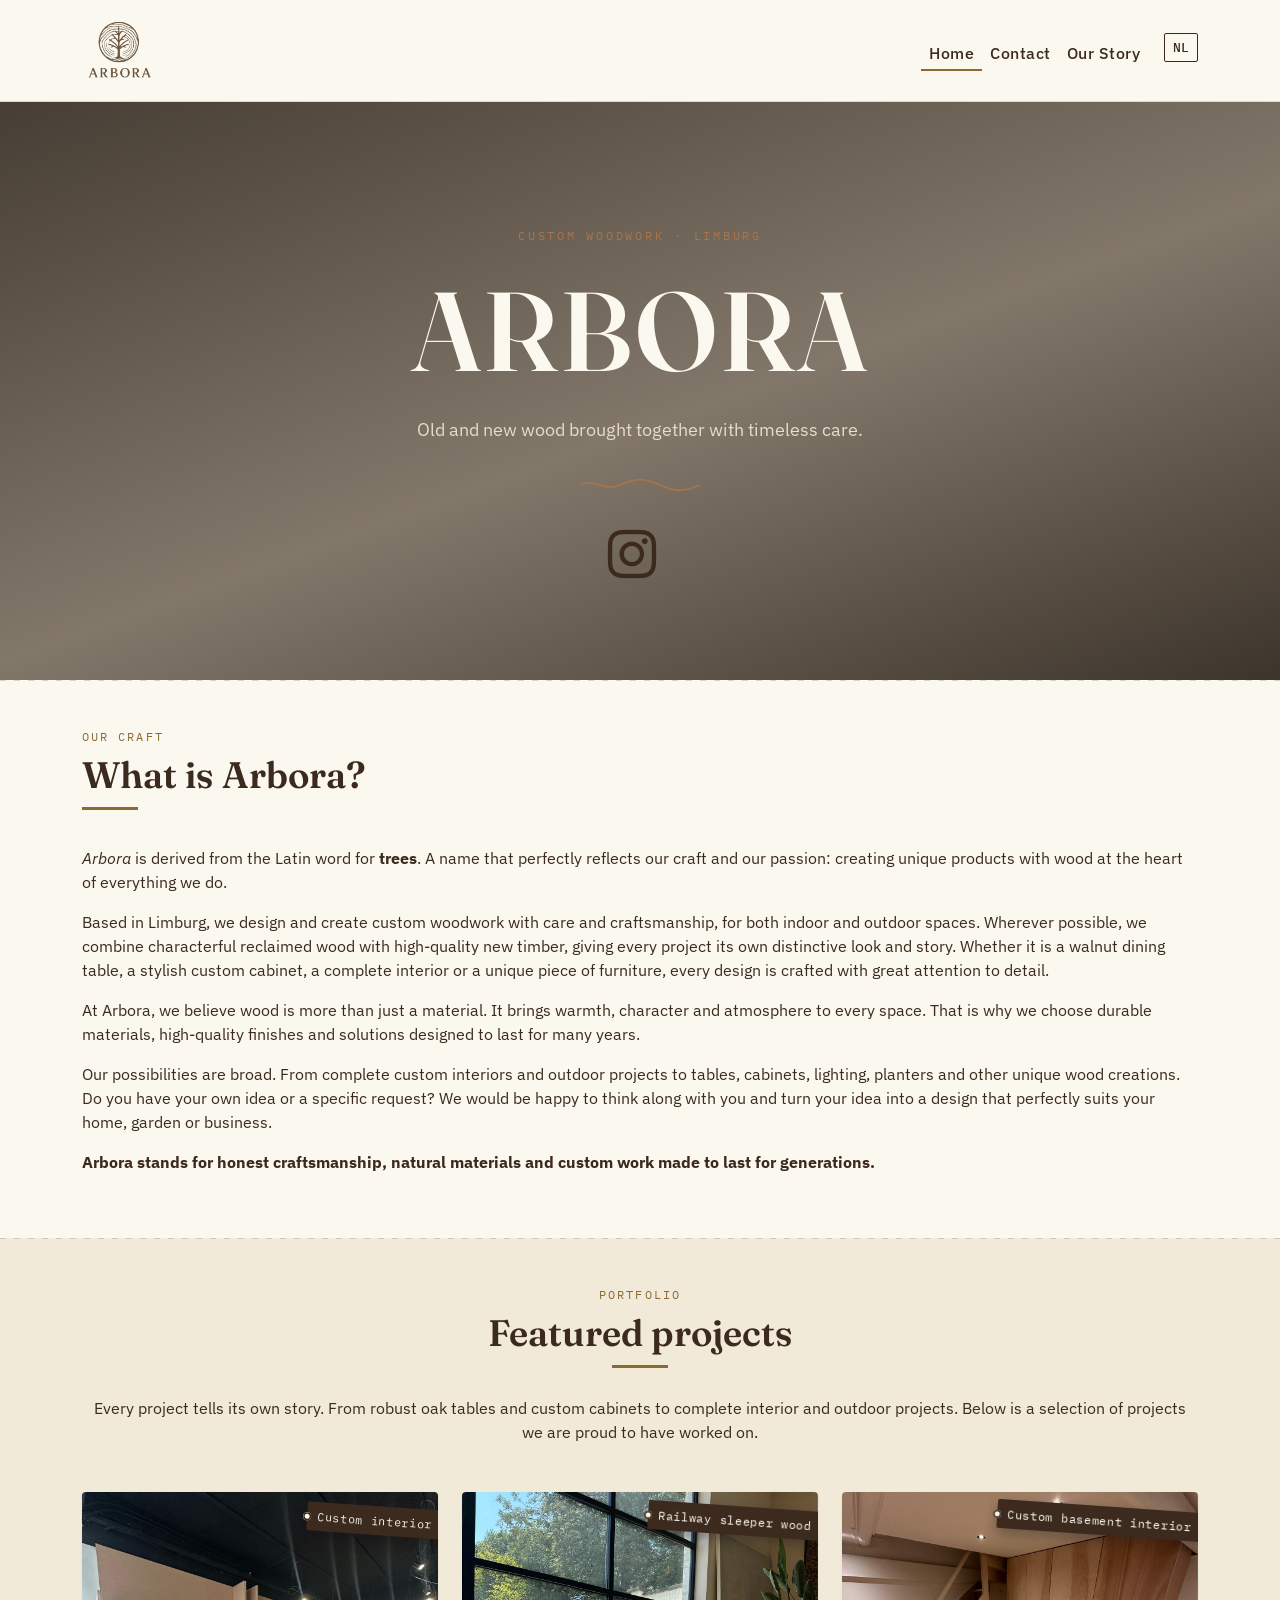
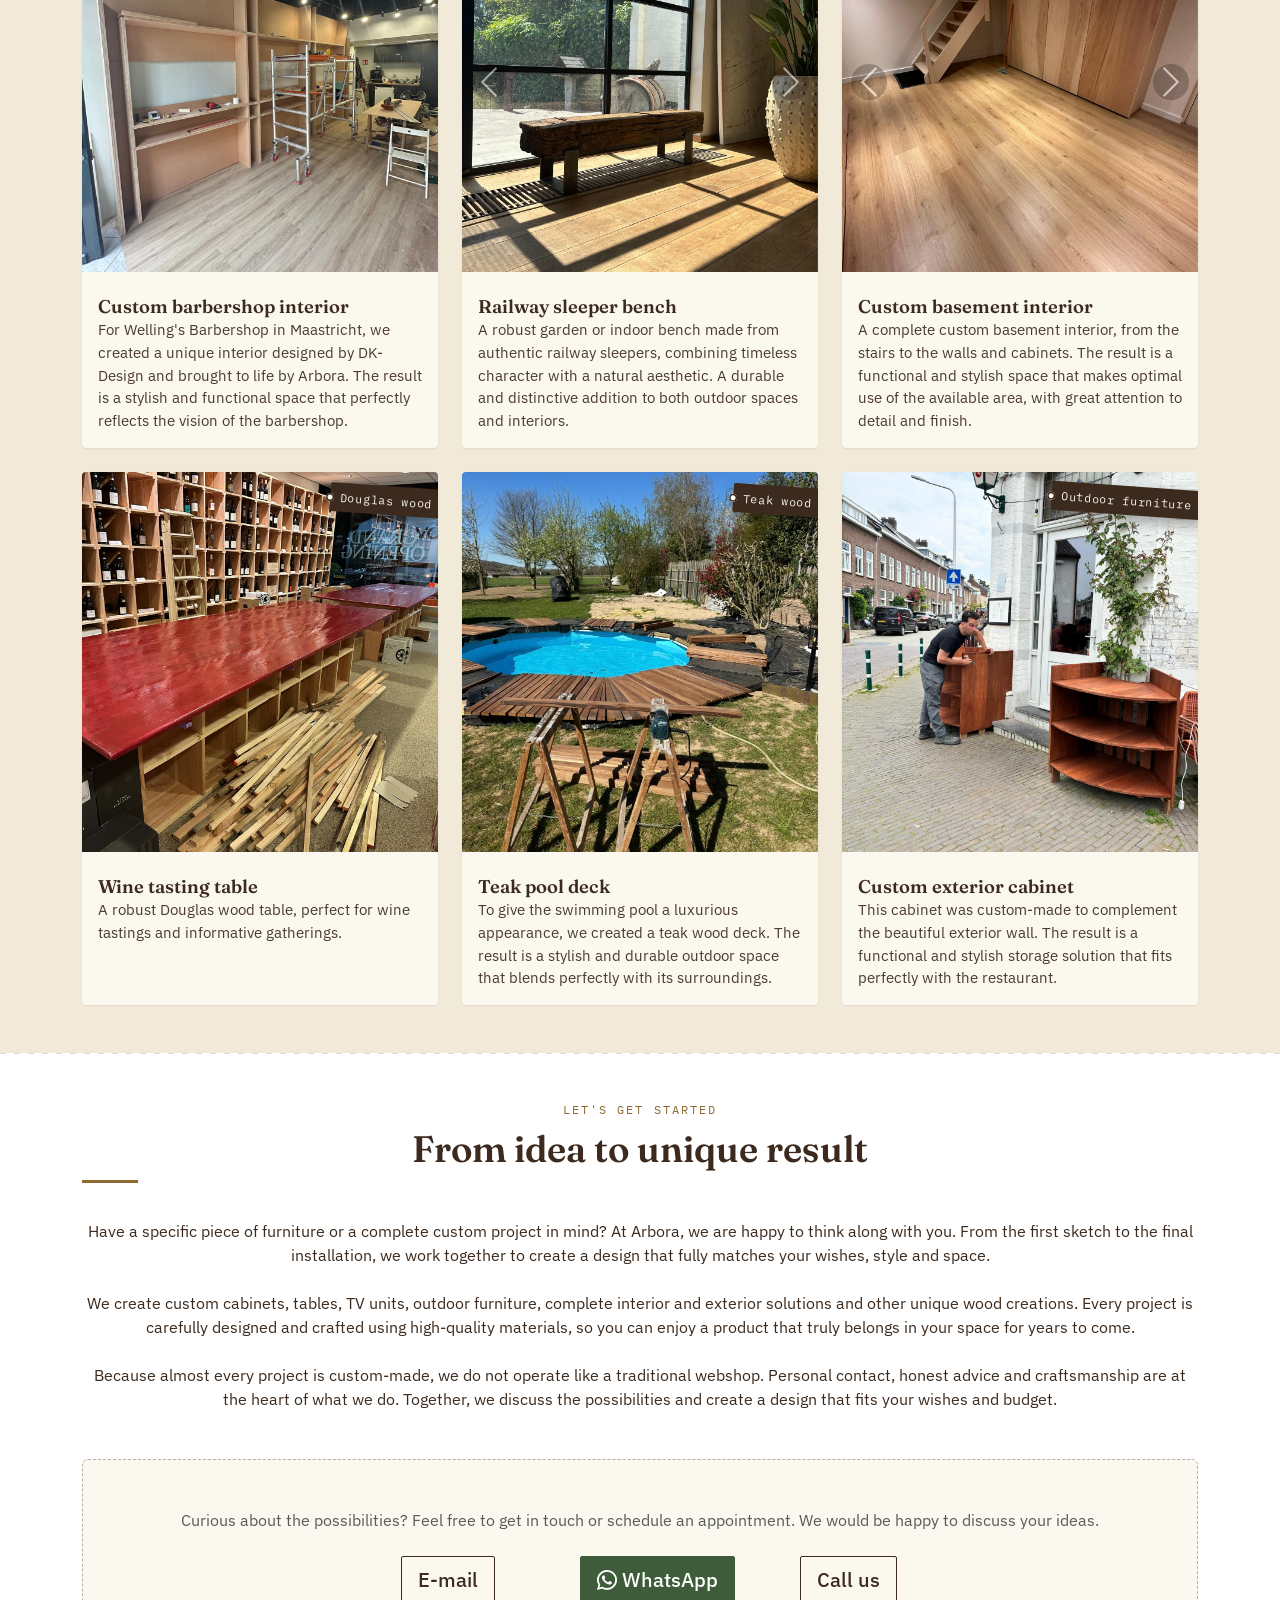
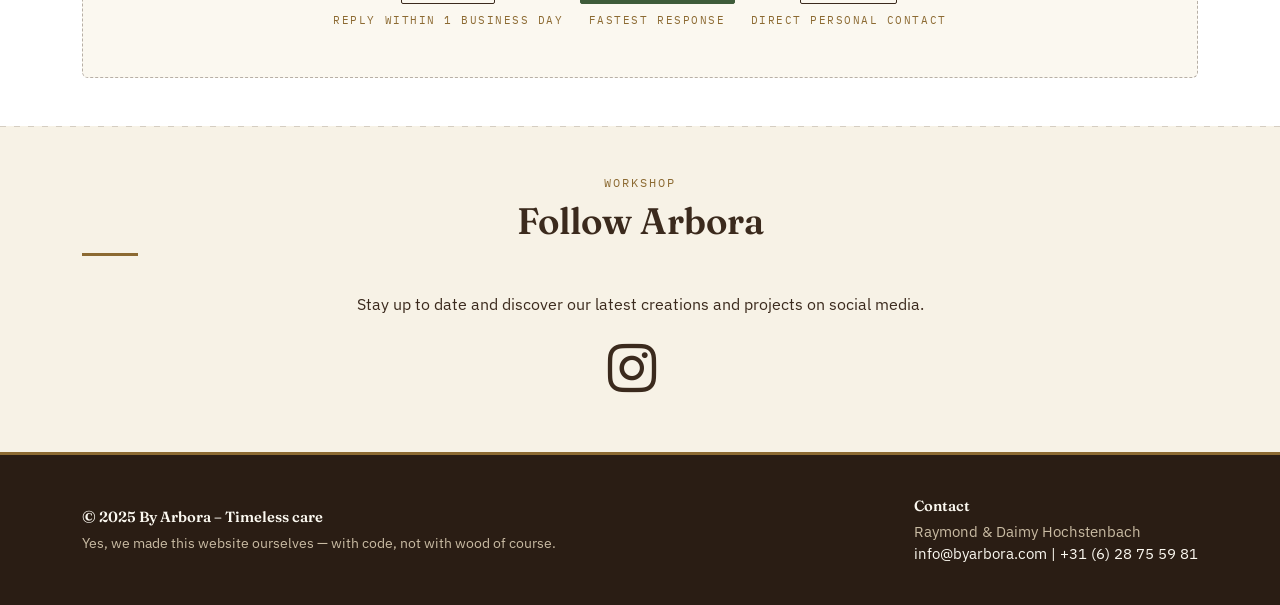
==== commit 00481bd8: "7.4" ====
--- a/index-en.html
+++ b/index-en.html
@@ -11,7 +11,7 @@
     <!-- Open Graph / social preview -->
     <meta property="og:title" content="ARBORA – Custom Woodwork" />
     <meta property="og:description" content="From Limburg, we design and create custom woodwork with care and craftsmanship, for both indoor and outdoor spaces." />
-    <meta property="og:image" content="https://byarbora.com/Images/w07961-small.jpg" />
+    <meta property="og:image" content="https://byarbora.com/Images/w07961-small.webp" />
     <meta property="og:url" content="https://byarbora.com/" />
     <meta property="og:type" content="website" />
     <meta property="og:locale" content="en_GB" />
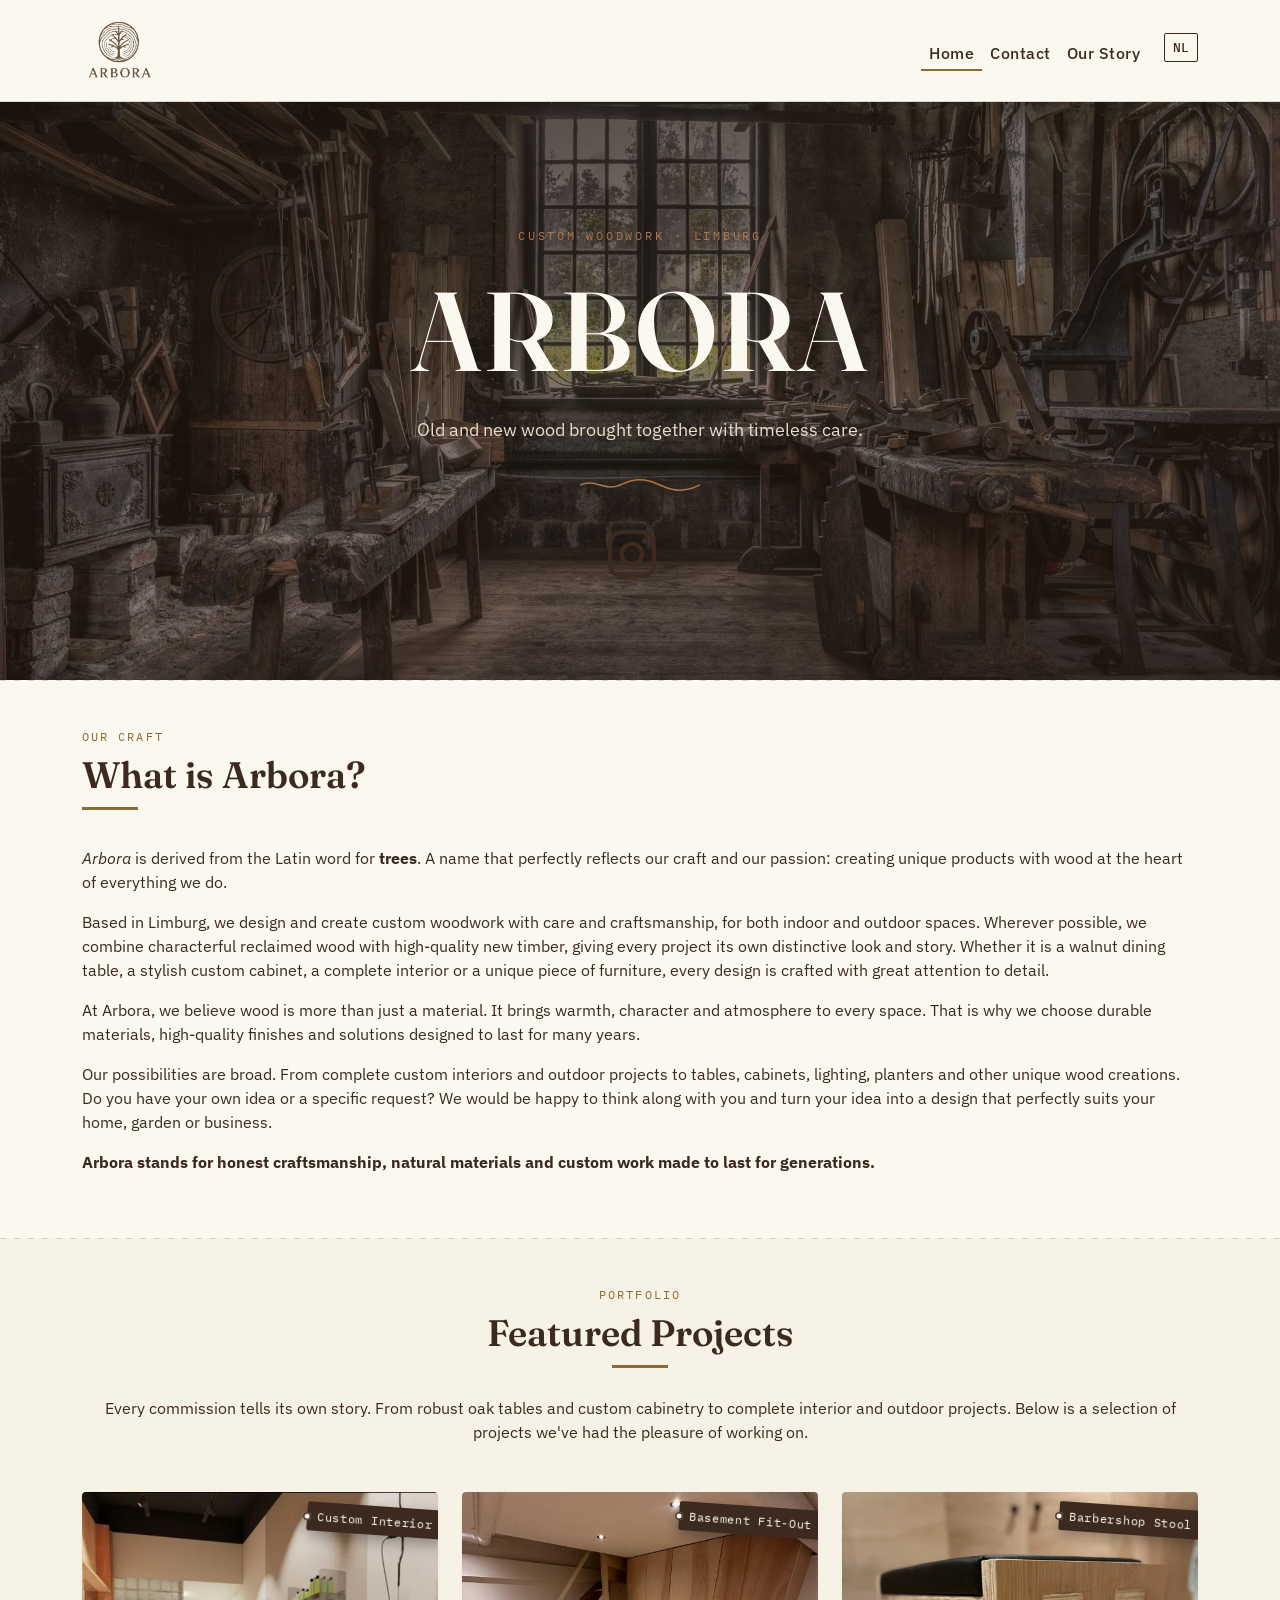
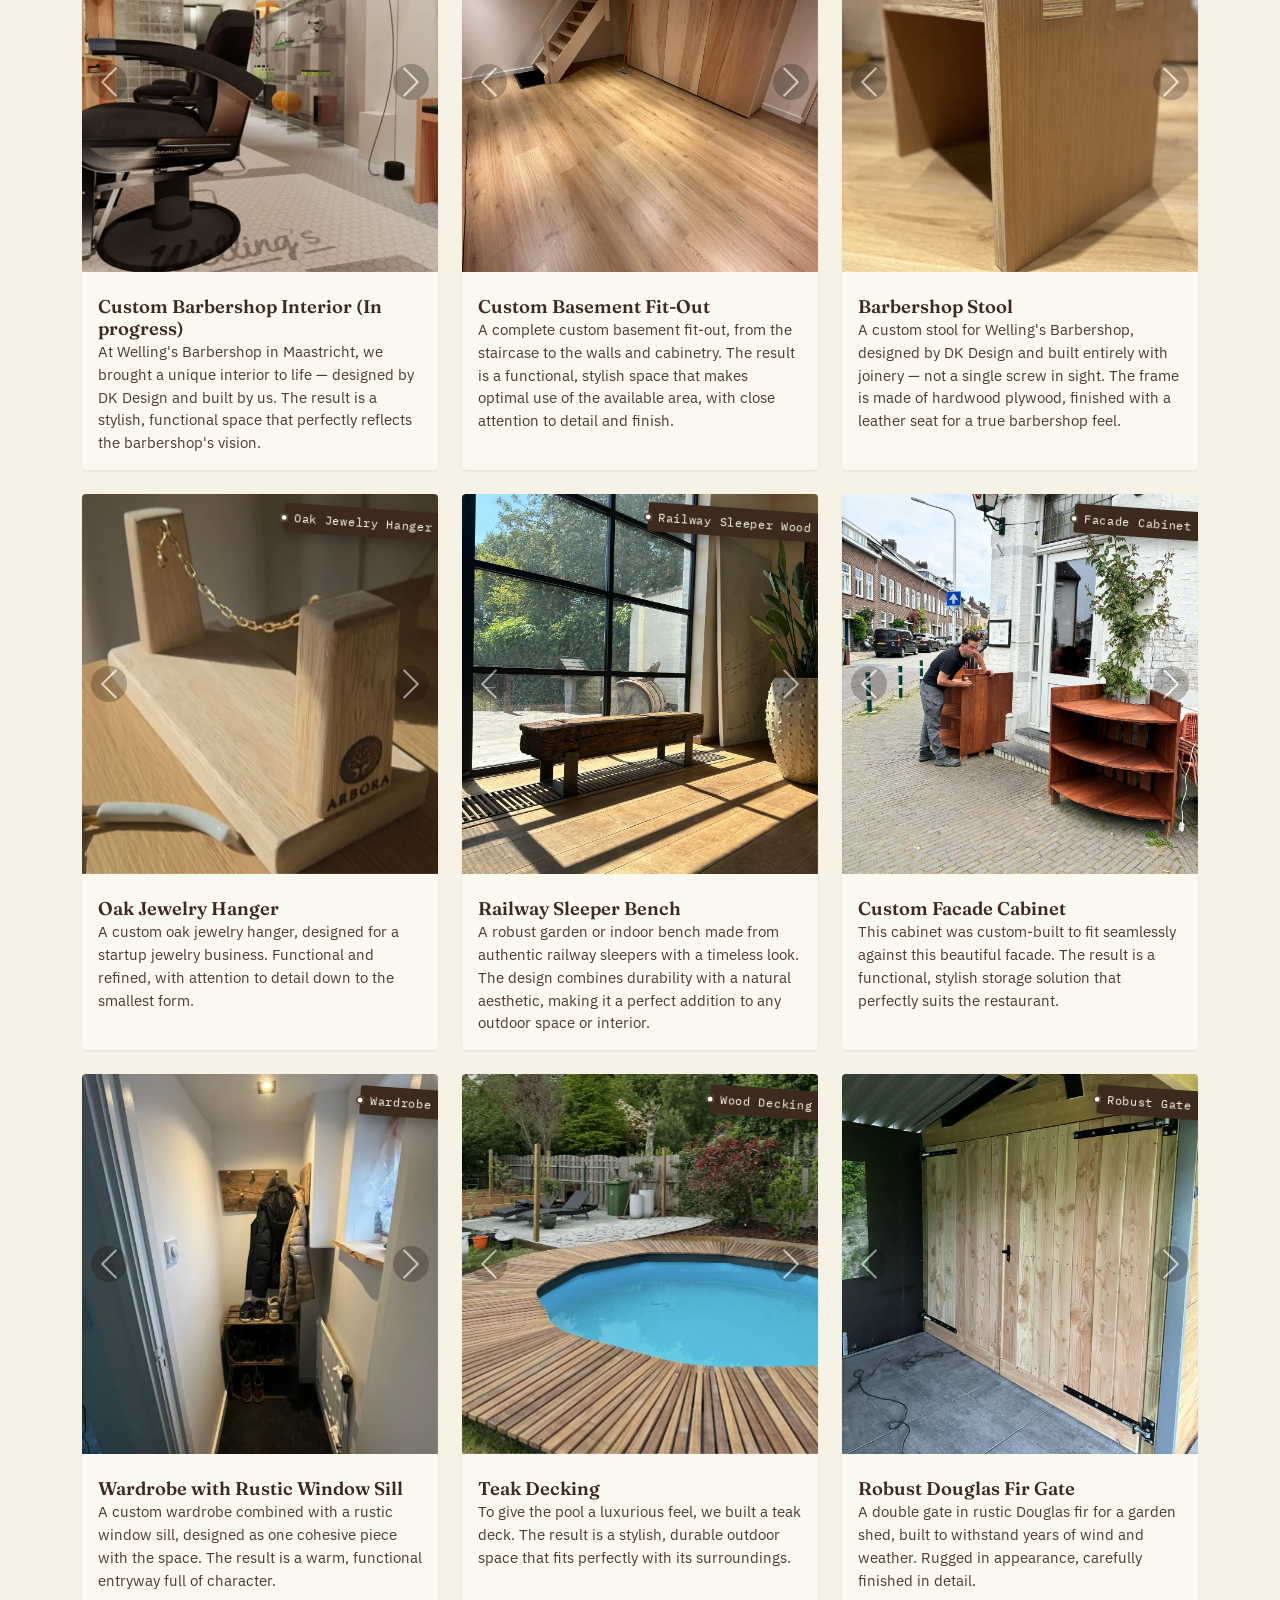
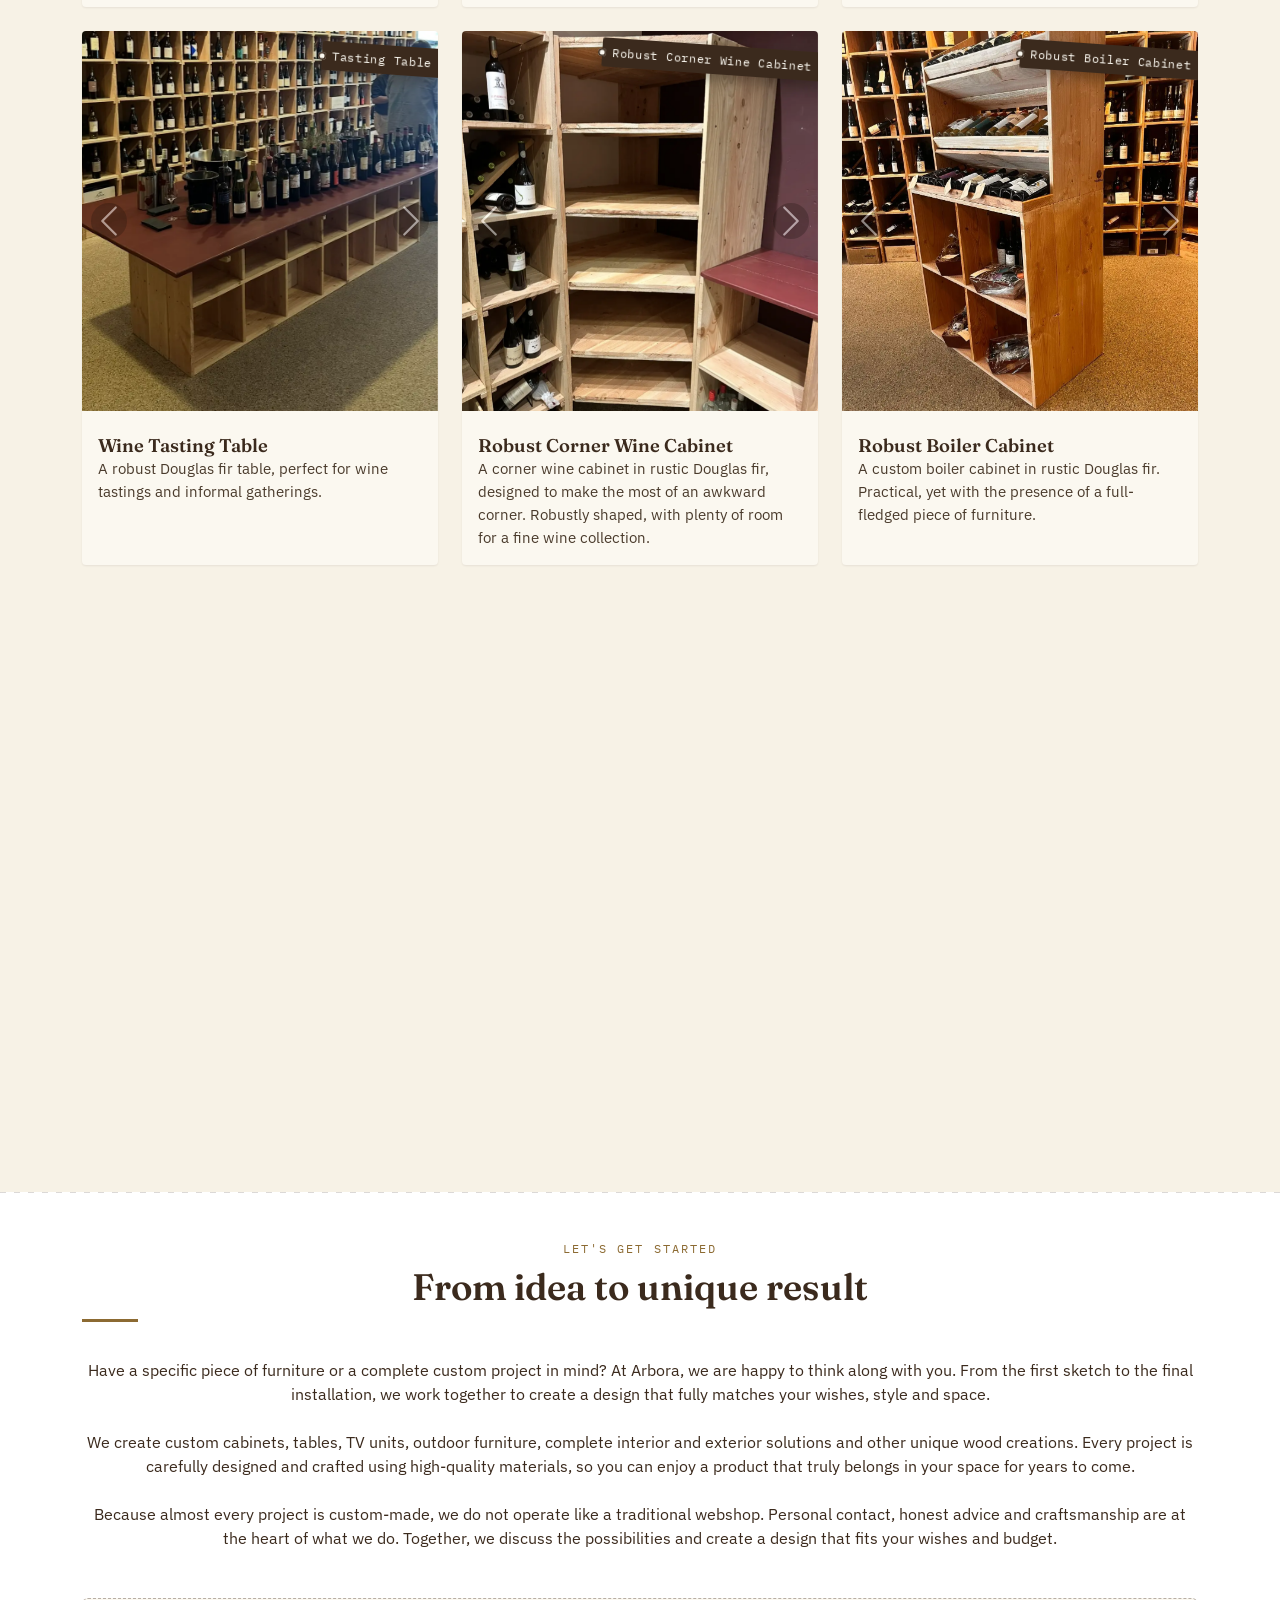
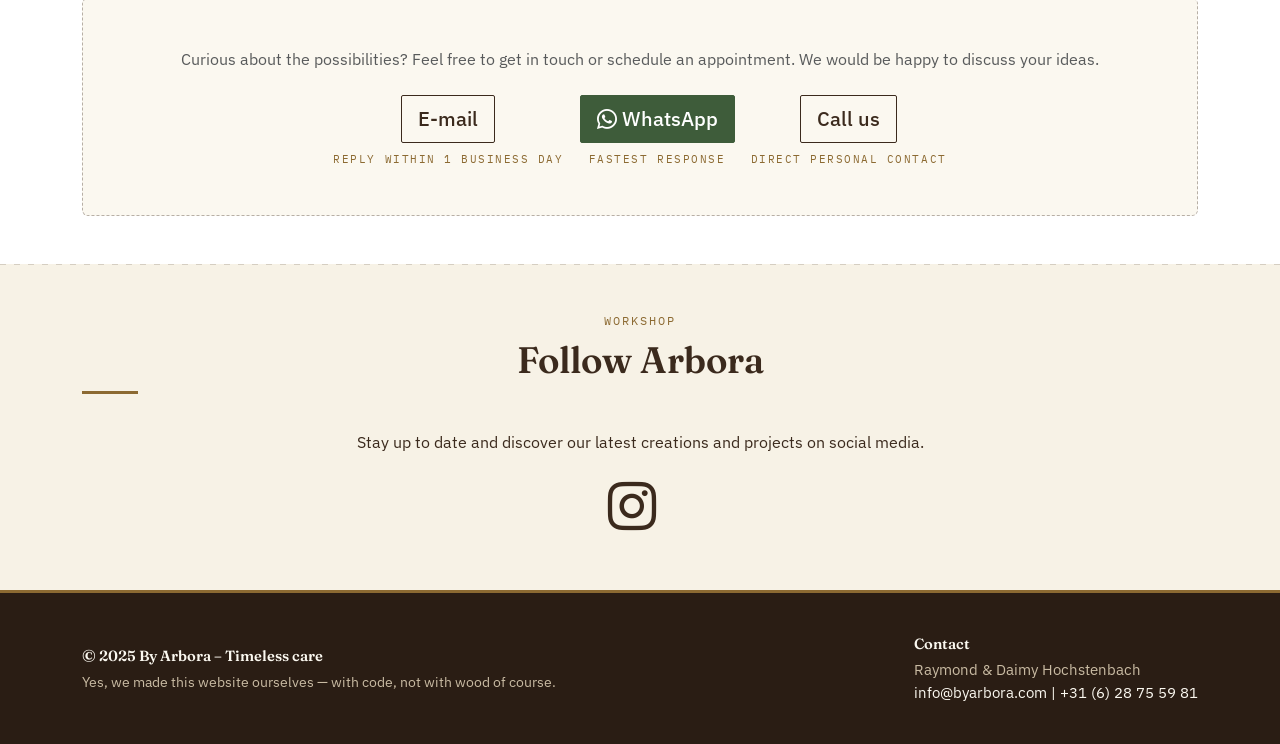
==== commit 27443615: "7.6" ====
--- a/index-en.html
+++ b/index-en.html
@@ -114,182 +114,853 @@
     </section>
 
 
-    <!-- Uitgelichte projecten -->
-    <section id="projecten" class="py-5">
+    <!-- Featured projects -->
+    <section id="projects" class="py-5">
         <div class="container">
             <span class="section-eyebrow text-center d-block">Portfolio</span>
-            <h2 class="section-title text-center mb-3">Featured projects</h2>
+            <h2 class="section-title text-center mb-3">Featured Projects</h2>
 
             <p class="text-center mb-5">
-                Every project tells its own story. From robust oak tables and custom cabinets to complete interior and outdoor projects. Below is a selection of projects we are proud to have worked on.
+                Every commission tells its own story. From robust oak tables and custom cabinetry to complete
+                interior and outdoor projects. Below is a selection of projects we've had the pleasure of working on.
             </p>
 
             <div class="row g-4">
 
                 <!-- Project 1: Barbershop -->
-                <div class="col-lg-4 col-md-6 reveal">
-                    <div class="project-card">
-                        <div class="project-media">
-                            <img src="Images/BarberShop.jpg" loading="lazy"
-                                alt="Custom interior of Welling's Barbershop in Maastricht">
-                            <span class="material-tag">Custom interior</span>
-                        </div>
-                        <div class="card-body p-3 pt-4">
-                            <h3 class="card-title h5">Custom barbershop interior</h3>
-                            <p class="card-text">
-                                For Welling's Barbershop in Maastricht, we created a unique interior designed by DK-Design and brought to life by Arbora. The result is a stylish and functional space that perfectly reflects the vision of the barbershop.
-                            </p>
-                        </div>
-                    </div>
-                </div>
-
-                <!-- Project 2: Spoorbielsbank -->
-                <div class="col-lg-4 col-md-6 reveal">
-                    <div class="project-card">
-                        <div class="project-media">
-                            <div id="project2Carousel" class="carousel slide" data-bs-touch="true" data-bs-ride="false">
-                                <div class="carousel-inner">
-                                    <div class="carousel-item active">
-                                        <img src="Images/SpoorbielsBank.jpg" loading="lazy"
-                                            alt="Garden bench made from authentic railway sleepers, front view">
-                                    </div>
-                                    <div class="carousel-item">
-                                        <img src="Images/SpoorbielsBank2.jpg" loading="lazy"
-                                            alt="Railway sleeper bench, detail of the wood structure">
-                                    </div>
-                                    <div class="carousel-item">
-                                        <img src="Images/SpoorbielsBank3.jpg" loading="lazy"
-                                            alt="Railway sleeper bench placed in a garden">
-                                    </div>
-                                </div>
-                                <button class="carousel-control-prev" type="button" data-bs-target="#project2Carousel" data-bs-slide="prev">
-                                    <span class="carousel-control-prev-icon" aria-hidden="true"></span>
-                                    <span class="visually-hidden">Previous</span>
-                                </button>
-                                <button class="carousel-control-next" type="button" data-bs-target="#project2Carousel" data-bs-slide="next">
-                                    <span class="carousel-control-next-icon" aria-hidden="true"></span>
-                                    <span class="visually-hidden">Next</span>
-                                </button>
-                            </div>
-                            <span class="material-tag">Railway sleeper wood</span>
-                        </div>
-                        <div class="card-body p-3 pt-4">
-                            <h3 class="card-title h5">Railway sleeper bench</h3>
-                            <p class="card-text">
-                                A robust garden or indoor bench made from authentic railway sleepers, combining timeless character with a natural aesthetic. A durable and distinctive addition to both outdoor spaces and interiors.
-                            </p>
-                        </div>
-                    </div>
-                </div>
-
-                <!-- Project 3: Kelder maatwerk -->
-                <div class="col-lg-4 col-md-6 reveal">
-                    <div class="project-card">
-                        <div class="project-media">
-                            <div id="project3Carousel" class="carousel slide" data-bs-touch="true" data-bs-ride="false">
-                                <div class="carousel-inner">
-                                    <div class="carousel-item active">
-                                        <img src="Images/KastProject.jpg" loading="lazy" alt="Custom basement interior with stairs and wall cabinets">
-                                    </div>
-                                    <div class="carousel-item">
-                                        <img src="Images/KastProject2.jpg" loading="lazy" alt="Custom cabinet in basement, view 2">
-                                    </div>
-                                    <div class="carousel-item">
-                                        <img src="Images/KastProject3.jpg" loading="lazy" alt="Custom cabinet in basement, view 3">
-                                    </div>
-                                    <div class="carousel-item">
-                                        <img src="Images/KastProject4.jpg" loading="lazy" alt="Custom cabinet in basement, view 4">
-                                    </div>
-                                    <div class="carousel-item">
-                                        <img src="Images/KastProject5.jpg" loading="lazy" alt="Custom cabinet in basement, view 5">
-                                    </div>
-                                    <div class="carousel-item">
-                                        <img src="Images/KastProject6.jpg" loading="lazy" alt="Custom cabinet in basement, view 6">
-                                    </div>
-                                    <div class="carousel-item">
-                                        <img src="Images/KastProject7.jpg" loading="lazy" alt="Custom cabinet in basement, view 7">
-                                    </div>
-                                    <div class="carousel-item">
-                                        <img src="Images/KastProject8.jpg" loading="lazy" alt="Custom cabinet in basement, view 8">
-                                    </div>
-                                    <div class="carousel-item">
-                                        <img src="Images/KastProject9.jpg" loading="lazy" alt="Custom cabinet in basement, view 9">
-                                    </div>
-                                    <div class="carousel-item">
-                                        <img src="Images/KastProject10.jpg" loading="lazy" alt="Custom cabinet in basement, view 10">
-                                    </div>
-                                </div>
-                                <button class="carousel-control-prev" type="button" data-bs-target="#project3Carousel" data-bs-slide="prev">
-                                    <span class="carousel-control-prev-icon" aria-hidden="true"></span>
-                                    <span class="visually-hidden">Previous</span>
-                                </button>
-                                <button class="carousel-control-next" type="button" data-bs-target="#project3Carousel" data-bs-slide="next">
-                                    <span class="carousel-control-next-icon" aria-hidden="true"></span>
-                                    <span class="visually-hidden">Next</span>
-                                </button>
-                            </div>
-                            <span class="material-tag">Custom basement interior</span>
-                        </div>
-                        <div class="card-body p-3 pt-4">
-                            <h3 class="card-title h5">Custom basement interior</h3>
-                            <p class="card-text">
-                                A complete custom basement interior, from the stairs to the walls and cabinets. The result is a functional and stylish space that makes optimal use of the available area, with great attention to detail and finish.
-                            </p>
-                        </div>
-                    </div>
-                </div>
-
-                <!-- Project 4: Wijn proeverij tafel -->
-                <div class="col-lg-4 col-md-6 reveal">
-                    <div class="project-card">
-                        <div class="project-media">
-                            <img src="Images/WijnTafel.jpg" loading="lazy" alt="Robust Douglas wood table for wine tastings">
-                            <span class="material-tag">Douglas wood</span>
-                        </div>
-                        <div class="card-body p-3 pt-4">
-                            <h3 class="card-title h5">Wine tasting table</h3>
-                            <p class="card-text">
-                                A robust Douglas wood table, perfect for wine tastings and informative gatherings.
-                            </p>
-                        </div>
-                    </div>
-                </div>
-
-                <!-- Project 5: Teakhouten vlonder -->
-                <div class="col-lg-4 col-md-6 reveal">
-                    <div class="project-card">
-                        <div class="project-media">
-                            <img src="Images/TeakVlonder.jpg" loading="lazy" alt="Teak wood pool deck">
-                            <span class="material-tag">Teak wood</span>
-                        </div>
-                        <div class="card-body p-3 pt-4">
-                            <h3 class="card-title h5">Teak pool deck</h3>
-                            <p class="card-text">
-                                To give the swimming pool a luxurious appearance, we created a teak wood deck. The result is a stylish and durable outdoor space that blends perfectly with its surroundings.
-                            </p>
-                        </div>
-                    </div>
-                </div>
-
-                <!-- Project 6: Maatwerkkast buitengevel -->
-                <div class="col-lg-4 col-md-6 reveal">
-                    <div class="project-card">
-                        <div class="project-media">
-                            <img src="Images/BuitenKast.jpg" loading="lazy" alt="Custom cabinet against the exterior wall of a restaurant">
-                            <span class="material-tag">Outdoor furniture</span>
-                        </div>
-                        <div class="card-body p-3 pt-4">
-                            <h3 class="card-title h5">Custom exterior cabinet</h3>
-                            <p class="card-text">
-                                This cabinet was custom-made to complement the beautiful exterior wall. The result is a functional and stylish storage solution that fits perfectly with the restaurant.
-                            </p>
-                        </div>
-                    </div>
-                </div>
-
-            </div>
+               <div class="col-lg-4 col-md-6 reveal">
+                <div class="project-card">
+                    <div class="project-media">
+                        <div id="project1Carousel" class="carousel slide" data-bs-touch="true" data-bs-ride="false">
+                            <div class="carousel-inner">
+                                <div class="carousel-item active">
+                                    <img src="Images/Project 1/Wellings.webp" loading="lazy"
+                                        alt="">
+                                </div>
+                                <div class="carousel-item">
+                                    <img src="Images/Project 1/BarberShop.webp" loading="lazy"
+                                        alt="">
+                                </div>
+                                <div class="carousel-item">
+                                    <img src="Images/Project 1/Wellings01.webp" loading="lazy"
+                                        alt="">
+                                </div>
+                                <div class="carousel-item">
+                                    <img src="Images/Project 1/Wellings1.webp" loading="lazy"
+                                        alt="">
+                                </div>
+                                <div class="carousel-item">
+                                    <img src="Images/Project 1/Wellings2.webp" loading="lazy"
+                                        alt="">
+                                </div>
+                                <div class="carousel-item">
+                                    <img src="Images/Project 1/Wellings10.webp" loading="lazy"
+                                        alt="">
+                                </div>
+                                <div class="carousel-item">
+                                    <img src="Images/Project 1/Wellings9.webp" loading="lazy"
+                                        alt="">
+                                </div>
+                                <div class="carousel-item">
+                                    <img src="Images/Project 1/Wellings11.webp" loading="lazy"
+                                        alt="">
+                                </div>
+                                <div class="carousel-item">
+                                    <img src="Images/Project 1/Wellings3.webp" loading="lazy"
+                                        alt="">
+                                </div>
+                                <div class="carousel-item">
+                                    <img src="Images/Project 1/Wellings12.webp" loading="lazy"
+                                        alt="">
+                                </div>
+                                <div class="carousel-item">
+                                    <img src="Images/Project 1/Wellings13.webp" loading="lazy"
+                                        alt="">
+                                </div>
+                                <div class="carousel-item">
+                                    <img src="Images/Project 1/Wellings4.webp" loading="lazy"
+                                        alt="">
+                                </div>
+                                <div class="carousel-item">
+                                    <img src="Images/Project 1/Wellings5.webp" loading="lazy"
+                                        alt="">
+                                </div>
+                                <div class="carousel-item">
+                                    <img src="Images/Project 1/Wellings7.webp" loading="lazy"
+                                        alt="">
+                                </div>
+                                <div class="carousel-item">
+                                    <img src="Images/Project 1/Wellings14.webp" loading="lazy"
+                                        alt="">
+                                </div>
+                                <div class="carousel-item">
+                                    <img src="Images/Project 1/Wellings6.webp" loading="lazy"
+                                        alt="">
+                                </div>
+                            </div>
+                            <button class="carousel-control-prev" type="button" data-bs-target="#project1Carousel"
+                                data-bs-slide="prev">
+                                <span class="carousel-control-prev-icon" aria-hidden="true"></span>
+                                <span class="visually-hidden">Previous</span>
+                            </button>
+                            <button class="carousel-control-next" type="button" data-bs-target="#project1Carousel"
+                                data-bs-slide="next">
+                                <span class="carousel-control-next-icon" aria-hidden="true"></span>
+                                <span class="visually-hidden">Next</span>
+                            </button>
+                        </div>
+                        <span class="material-tag">Custom Interior</span>
+                    </div>
+                    <div class="card-body p-3 pt-4">
+                        <h3 class="card-title h5">Custom Barbershop Interior (In progress)</h3>
+                        <p class="card-text">
+                            At Welling's Barbershop in Maastricht, we brought a unique interior to life — designed
+                            by DK Design and built by us. The result is a stylish, functional space that perfectly
+                            reflects the barbershop's vision.
+                        </p>
+                    </div>
+                </div>
+            </div>
+            
+              <!-- Project 2: Basement custom build -->
+            <div class="col-lg-4 col-md-6 reveal">
+                <div class="project-card">
+                    <div class="project-media">
+                        <div id="project2Carousel" class="carousel slide" data-bs-touch="true" data-bs-ride="false">
+                            <div class="carousel-inner">
+                                <div class="carousel-item active">
+                                    <img src="Images/Project 2/KastProject.webp" loading="lazy"
+                                        alt="Custom basement space, staircase and wall cabinets">
+                                </div>
+                                <div class="carousel-item">
+                                    <img src="Images/Project 2/KastProject2.webp" loading="lazy"
+                                        alt="Custom cabinet in basement space, view 2">
+                                </div>
+                                <div class="carousel-item">
+                                    <img src="Images/Project 2/KastProject3.webp" loading="lazy"
+                                        alt="Custom cabinet in basement space, view 3">
+                                </div>
+                                <div class="carousel-item">
+                                    <img src="Images/Project 2/KastProject4.webp" loading="lazy"
+                                        alt="Custom cabinet in basement space, view 4">
+                                </div>
+                                <div class="carousel-item">
+                                    <img src="Images/Project 2/KastProject5.webp" loading="lazy"
+                                        alt="Custom cabinet in basement space, view 5">
+                                </div>
+                                <div class="carousel-item">
+                                    <img src="Images/Project 2/KastProject6.webp" loading="lazy"
+                                        alt="Custom cabinet in basement space, view 6">
+                                </div>
+                                <div class="carousel-item">
+                                    <img src="Images/Project 2/KastProject7.webp" loading="lazy"
+                                        alt="Custom cabinet in basement space, view 7">
+                                </div>
+                                <div class="carousel-item">
+                                    <img src="Images/Project 2/KastProject8.webp" loading="lazy"
+                                        alt="Custom cabinet in basement space, view 8">
+                                </div>
+                                <div class="carousel-item">
+                                    <img src="Images/Project 2/KastProject9.webp" loading="lazy"
+                                        alt="Custom cabinet in basement space, view 9">
+                                </div>
+                                <div class="carousel-item">
+                                    <img src="Images/Project 2/KastProject10.webp" loading="lazy"
+                                        alt="Custom cabinet in basement space, view 10">
+                                </div>
+                            </div>
+                            <button class="carousel-control-prev" type="button" data-bs-target="#project2Carousel"
+                                data-bs-slide="prev">
+                                <span class="carousel-control-prev-icon" aria-hidden="true"></span>
+                                <span class="visually-hidden">Previous</span>
+                            </button>
+                            <button class="carousel-control-next" type="button" data-bs-target="#project2Carousel"
+                                data-bs-slide="next">
+                                <span class="carousel-control-next-icon" aria-hidden="true"></span>
+                                <span class="visually-hidden">Next</span>
+                            </button>
+                        </div>
+                        <span class="material-tag">Basement Fit-Out</span>
+                    </div>
+                    <div class="card-body p-3 pt-4">
+                        <h3 class="card-title h5">Custom Basement Fit-Out</h3>
+                        <p class="card-text">
+                            A complete custom basement fit-out, from the staircase to the walls and cabinetry. The
+                            result is a functional, stylish space that makes optimal use of the available area,
+                            with close attention to detail and finish.
+                        </p>
+                    </div>
+                </div>
+            </div>
+
+             <!-- Project 11: Barbershop stool -->
+            <div class="col-lg-4 col-md-6 reveal">
+                <div class="project-card">
+                    <div class="project-media">
+                        <div id="project11Carousel" class="carousel slide" data-bs-touch="true" data-bs-ride="false">
+                            <div class="carousel-inner">
+                                <div class="carousel-item active">
+                                    <img src="Images/Project 11/IMG_3103.webp" loading="lazy"
+                                        alt="Barbershop stool">
+                                </div>
+                                 <div class="carousel-item">
+                                    <img src="Images/Project 11/IMG_3087.webp" loading="lazy"
+                                        alt="Detail of the barbershop stool">
+                                </div>
+                                <div class="carousel-item">
+                                    <img src="Images/Project 11/IMG_3090.webp" loading="lazy"
+                                        alt="Detail of the barbershop stool">
+                                </div>
+                                <div class="carousel-item">
+                                    <img src="Images/Project 11/IMG_3083.webp" loading="lazy"
+                                        alt="Detail of the barbershop stool">
+                                </div>
+                                <div class="carousel-item">
+                                    <img src="Images/Project 11/IMG_3089.webp" loading="lazy"
+                                        alt="Detail of the barbershop stool">
+                                </div>
+                                <div class="carousel-item">
+                                    <img src="Images/Project 11/IMG_3084.webp" loading="lazy"
+                                        alt="Detail of the barbershop stool">
+                                </div>
+                                <div class="carousel-item">
+                                    <img src="Images/Project 11/IMG_3091.webp" loading="lazy"
+                                        alt="Detail of the barbershop stool">
+                                </div>
+                                <div class="carousel-item">
+                                    <img src="Images/Project 11/IMG_3092.webp" loading="lazy"
+                                        alt="Detail of the barbershop stool">
+                                </div>
+                                <div class="carousel-item">
+                                    <img src="Images/Project 11/IMG_3096.webp" loading="lazy"
+                                        alt="Detail of the barbershop stool">
+                                </div>
+                                <div class="carousel-item">
+                                    <img src="Images/Project 11/IMG_3094.webp" loading="lazy"
+                                        alt="Detail of the barbershop stool">
+                                </div>            
+                                <div class="carousel-item">
+                                    <img src="Images/Project 11/IMG_3093.webp" loading="lazy"
+                                        alt="Detail of the barbershop stool">
+                                </div>
+                                <div class="carousel-item">
+                                    <img src="Images/Project 11/IMG_3098.webp" loading="lazy"
+                                        alt="Detail of the barbershop stool">
+                                </div>
+                                <div class="carousel-item">
+                                    <img src="Images/Project 11/IMG_3099.webp" loading="lazy"
+                                        alt="Detail of the barbershop stool">
+                                </div>
+                                <div class="carousel-item">
+                                    <img src="Images/Project 11/IMG_3100.webp" loading="lazy"
+                                        alt="Detail of the barbershop stool">
+                                </div>
+                                <div class="carousel-item">
+                                    <img src="Images/Project 11/IMG_3102.webp" loading="lazy"
+                                        alt="Detail of the barbershop stool">
+                                </div>
+                                <div class="carousel-item">
+                                    <img src="Images/Project 11/IMG_3085.webp" loading="lazy"
+                                        alt="Detail of the barbershop stool">
+                                </div>
+                                <div class="carousel-item">
+                                    <img src="Images/Project 11/IMG_3086.webp" loading="lazy"
+                                        alt="Detail of the barbershop stool">
+                                </div>
+                                <div class="carousel-item">
+                                    <img src="Images/Project 11/IMG_3104.webp" loading="lazy"
+                                        alt="Detail of the barbershop stool">
+                                </div>
+                                <div class="carousel-item">
+                                    <img src="Images/Project 11/IMG_3057.webp" loading="lazy"
+                                        alt="Detail of the barbershop stool">
+                                </div>
+                            </div>
+                            <button class="carousel-control-prev" type="button" data-bs-target="#project11Carousel"
+                                data-bs-slide="prev">
+                                <span class="carousel-control-prev-icon" aria-hidden="true"></span>
+                                <span class="visually-hidden">Previous</span>
+                            </button>
+                            <button class="carousel-control-next" type="button" data-bs-target="#project11Carousel"
+                                data-bs-slide="next">
+                                <span class="carousel-control-next-icon" aria-hidden="true"></span>
+                                <span class="visually-hidden">Next</span>
+                            </button>
+                        </div>
+                        <span class="material-tag">Barbershop Stool</span>
+                    </div>
+                    <div class="card-body p-3 pt-4">
+                        <h3 class="card-title h5">Barbershop Stool</h3>
+                        <p class="card-text">
+                            A custom stool for Welling's Barbershop, designed by DK Design and built entirely with
+                            joinery — not a single screw in sight. The frame is made of hardwood plywood, finished
+                            with a leather seat for a true barbershop feel.
+                        </p>
+                    </div>
+                </div>
+            </div>
+
+                  <!-- Project 10: Jewelry hanger for new jewelry business -->
+            <div class="col-lg-4 col-md-6 reveal">
+                <div class="project-card">
+                    <div class="project-media">
+                        <div id="project10Carousel" class="carousel slide" data-bs-touch="true" data-bs-ride="false">
+                            <div class="carousel-inner">
+                                <div class="carousel-item active">
+                                    <img src="Images/Project 10/SieradenHanger1.webp" loading="lazy"
+                                        alt="Jewelry hanger for a new jewelry business">
+                                </div>
+                                <div class="carousel-item">
+                                    <img src="Images/Project 10/SieradenHanger2.webp" loading="lazy"
+                                        alt="Detail of the jewelry hanger">
+                                </div>
+                            </div>
+                            <button class="carousel-control-prev" type="button" data-bs-target="#project10Carousel"
+                                data-bs-slide="prev">
+                                <span class="carousel-control-prev-icon" aria-hidden="true"></span>
+                                <span class="visually-hidden">Previous</span>
+                            </button>
+                            <button class="carousel-control-next" type="button" data-bs-target="#project10Carousel"
+                                data-bs-slide="next">
+                                <span class="carousel-control-next-icon" aria-hidden="true"></span>
+                                <span class="visually-hidden">Next</span>
+                            </button>
+                        </div>
+                        <span class="material-tag">Oak Jewelry Hanger</span>
+                    </div>
+                    <div class="card-body p-3 pt-4">
+                        <h3 class="card-title h5">Oak Jewelry Hanger</h3>
+                        <p class="card-text">
+                            A custom oak jewelry hanger, designed for a startup jewelry business. Functional and
+                            refined, with attention to detail down to the smallest form.
+                        </p>
+                    </div>
+                </div>
+            </div>
+
+            <!-- Project 3: Railway sleeper bench -->
+            <div class="col-lg-4 col-md-6 reveal">
+                <div class="project-card">
+                    <div class="project-media">
+                        <div id="project3Carousel" class="carousel slide" data-bs-touch="true" data-bs-ride="false">
+                            <div class="carousel-inner">
+                                <div class="carousel-item active">
+                                    <img src="Images/Project 3/SpoorbielsBank.webp" loading="lazy"
+                                        alt="Garden bench made from authentic railway sleepers, front view">
+                                </div>
+                                <div class="carousel-item">
+                                    <img src="Images/Project 3/SpoorbielsBank2.webp" loading="lazy"
+                                        alt="Railway sleeper bench, detail of the wood structure">
+                                </div>
+                                <div class="carousel-item">
+                                    <img src="Images/Project 3/IMG_3081.webp" loading="lazy"
+                                        alt="">
+                                </div>
+                                <div class="carousel-item">
+                                    <img src="Images/Project 3/IMG_3078.webp" loading="lazy"
+                                        alt="">
+                                </div>
+                                <div class="carousel-item">
+                                    <img src="Images/Project 3/IMG_3079.webp" loading="lazy"
+                                        alt="">
+                                </div>
+                                <div class="carousel-item">
+                                    <img src="Images/Project 3/SpoorbielsBank3.webp" loading="lazy"
+                                        alt="Railway sleeper bench placed in the garden">
+                                </div>
+                            </div>
+                            <button class="carousel-control-prev" type="button" data-bs-target="#project3Carousel"
+                                data-bs-slide="prev">
+                                <span class="carousel-control-prev-icon" aria-hidden="true"></span>
+                                <span class="visually-hidden">Previous</span>
+                            </button>
+                            <button class="carousel-control-next" type="button" data-bs-target="#project3Carousel"
+                                data-bs-slide="next">
+                                <span class="carousel-control-next-icon" aria-hidden="true"></span>
+                                <span class="visually-hidden">Next</span>
+                            </button>
+                        </div>
+                        <span class="material-tag">Railway Sleeper Wood</span>
+                    </div>
+                    <div class="card-body p-3 pt-4">
+                        <h3 class="card-title h5">Railway Sleeper Bench</h3>
+                        <p class="card-text">
+                            A robust garden or indoor bench made from authentic railway sleepers with a timeless
+                            look. The design combines durability with a natural aesthetic, making it a perfect
+                            addition to any outdoor space or interior.
+                        </p>
+                    </div>
+                </div>
+            </div>
+
+                  <!-- Project 6: Custom facade cabinet Villeneuve -->
+            <div class="col-lg-4 col-md-6 reveal">
+                <div class="project-card">
+                    <div class="project-media">
+                        <div id="project6Carousel" class="carousel slide" data-bs-touch="true" data-bs-ride="false">
+                            <div class="carousel-inner">
+                                <div class="carousel-item active">
+                                    <img src="Images/Project 6/BuitenKast.webp" loading="lazy"
+                                        alt="Custom facade cabinet Villeneuve">
+                                </div>
+                                <div class="carousel-item">
+                                    <img src="Images/Project 6/Villeneuve1.webp" loading="lazy"
+                                        alt="Detail of the custom facade cabinet Villeneuve">
+                                </div>
+                                <div class="carousel-item">
+                                    <img src="Images/Project 6/Villeneuve2.webp" loading="lazy"
+                                        alt="Detail of the custom facade cabinet Villeneuve">
+                                </div>
+                                <div class="carousel-item">
+                                    <img src="Images/Project 6/Villeneuve4.webp" loading="lazy"
+                                        alt="Detail of the custom facade cabinet Villeneuve">
+                                </div>
+                                <div class="carousel-item">
+                                    <img src="Images/Project 6/Villeneuve3.webp" loading="lazy"
+                                        alt="Detail of the custom facade cabinet Villeneuve">
+                                </div>
+                            </div>
+                            <button class="carousel-control-prev" type="button" data-bs-target="#project6Carousel"
+                                data-bs-slide="prev">
+                                <span class="carousel-control-prev-icon" aria-hidden="true"></span>
+                                <span class="visually-hidden">Previous</span>
+                            </button>
+                            <button class="carousel-control-next" type="button" data-bs-target="#project6Carousel"
+                                data-bs-slide="next">
+                                <span class="carousel-control-next-icon" aria-hidden="true"></span>
+                                <span class="visually-hidden">Next</span>
+                            </button>
+                        </div>
+                        <span class="material-tag">Facade Cabinet</span>
+                    </div>
+                    <div class="card-body p-3 pt-4">
+                        <h3 class="card-title h5">Custom Facade Cabinet</h3>
+                        <p class="card-text">
+                            This cabinet was custom-built to fit seamlessly against this beautiful facade. The
+                            result is a functional, stylish storage solution that perfectly suits the restaurant.
+                        </p>
+                    </div>
+                </div>
+            </div>
+ 
+            <!-- Project 7: Wardrobe with rustic window sill -->
+            <div class="col-lg-4 col-md-6 reveal">
+                <div class="project-card">
+                    <div class="project-media">
+                        <div id="project7Carousel" class="carousel slide" data-bs-touch="true" data-bs-ride="false">
+                            <div class="carousel-inner">
+                                <div class="carousel-item active">
+                                    <img src="Images/Project 7/IMG_3131.webp" loading="lazy"
+                                        alt="Wardrobe">
+                                </div>
+                                <div class="carousel-item">
+                                    <img src="Images/Project 7/IMG_3133.webp" loading="lazy"
+                                        alt="Wardrobe">
+                                </div>
+                                <div class="carousel-item">
+                                    <img src="Images/Project 7/IMG_3127.webp" loading="lazy"
+                                        alt="Wardrobe">
+                                </div>
+                                <div class="carousel-item">
+                                    <img src="Images/Project 7/IMG_3128.webp" loading="lazy"
+                                        alt="Wardrobe">
+                                </div>
+                                <div class="carousel-item">
+                                    <img src="Images/Project 7/IMG_3129.webp" loading="lazy"
+                                        alt="Wardrobe">
+                                </div>
+                                <div class="carousel-item">
+                                    <img src="Images/Project 7/IMG_3134.webp" loading="lazy"
+                                        alt="Wardrobe">
+                                </div>
+                                <div class="carousel-item">
+                                    <img src="Images/Project 7/IMG_3130.webp" loading="lazy"
+                                        alt="Wardrobe">
+                                </div>
+                            </div>
+                            <button class="carousel-control-prev" type="button" data-bs-target="#project7Carousel"
+                                data-bs-slide="prev">
+                                <span class="carousel-control-prev-icon" aria-hidden="true"></span>
+                                <span class="visually-hidden">Previous</span>
+                            </button>
+                            <button class="carousel-control-next" type="button" data-bs-target="#project7Carousel"
+                                data-bs-slide="next">
+                                <span class="carousel-control-next-icon" aria-hidden="true"></span>
+                                <span class="visually-hidden">Next</span>
+                            </button>
+                        </div>
+                        <span class="material-tag">Wardrobe</span>
+                    </div>
+                    <div class="card-body p-3 pt-4">
+                        <h3 class="card-title h5">Wardrobe with Rustic Window Sill</h3>
+                        <p class="card-text">
+                            A custom wardrobe combined with a rustic window sill, designed as one cohesive piece
+                            with the space. The result is a warm, functional entryway full of character.
+                        </p>
+                    </div>
+                </div>
+            </div>
+
+            <!-- Project 5: Teak decking -->
+            <div class="col-lg-4 col-md-6 reveal">
+                <div class="project-card">
+                   <div class="project-media">
+                        <div id="project5Carousel" class="carousel slide" data-bs-touch="true" data-bs-ride="false">
+                            <div class="carousel-inner">
+                                <div class="carousel-item active">
+                                    <img src="Images/Project 5/IMG_3121.webp" loading="lazy"
+                                        alt="Teak decking">
+                                </div>
+                                <div class="carousel-item">
+                                    <img src="Images/Project 5/IMG_3109.webp" loading="lazy"
+                                        alt="Teak decking">
+                                </div>
+                                <div class="carousel-item">
+                                    <img src="Images/Project 5/IMG_3110.webp" loading="lazy"
+                                        alt="Teak decking">
+                                </div>
+                                <div class="carousel-item">
+                                    <img src="Images/Project 5/IMG_3112.webp" loading="lazy"
+                                        alt="Teak decking">
+                                </div>
+                                <div class="carousel-item">
+                                    <img src="Images/Project 5/TeakVlonder.webp" loading="lazy"
+                                        alt="Teak decking">
+                                </div>
+                                <div class="carousel-item">
+                                    <img src="Images/Project 5/IMG_3113.webp" loading="lazy"
+                                        alt="Teak decking">
+                                </div>
+                                <div class="carousel-item">
+                                    <img src="Images/Project 5/IMG_3114.webp" loading="lazy"
+                                        alt="Teak decking">
+                                </div>
+                                <div class="carousel-item">
+                                    <img src="Images/Project 5/IMG_3116.webp" loading="lazy"
+                                        alt="Teak decking">
+                                </div>
+                                <div class="carousel-item">
+                                    <img src="Images/Project 5/IMG_3115.webp" loading="lazy"
+                                        alt="Teak decking">
+                                </div>
+                                <div class="carousel-item">
+                                    <img src="Images/Project 5/IMG_3119.webp" loading="lazy"
+                                        alt="Teak decking">
+                                </div>
+                                <div class="carousel-item">
+                                    <img src="Images/Project 5/IMG_3120.webp" loading="lazy"
+                                        alt="Teak decking">
+                                </div>
+                            </div>
+                            <button class="carousel-control-prev" type="button" data-bs-target="#project5Carousel"
+                                data-bs-slide="prev">
+                                <span class="carousel-control-prev-icon" aria-hidden="true"></span>
+                                <span class="visually-hidden">Previous</span>
+                            </button>
+                            <button class="carousel-control-next" type="button" data-bs-target="#project5Carousel"
+                                data-bs-slide="next">
+                                <span class="carousel-control-next-icon" aria-hidden="true"></span>
+                                <span class="visually-hidden">Next</span>
+                            </button>
+                        </div>
+                        <span class="material-tag">Wood Decking</span>
+                    </div>
+                    <div class="card-body p-3 pt-4">
+                        <h3 class="card-title h5">Teak Decking</h3>
+                        <p class="card-text">
+                            To give the pool a luxurious feel, we built a teak deck. The result is a stylish,
+                            durable outdoor space that fits perfectly with its surroundings.
+                        </p>
+                    </div>
+                </div>
+            </div>
+
+            <!-- Project 12: Garden shed double gate, rustic Douglas fir -->
+            <div class="col-lg-4 col-md-6 reveal">
+                <div class="project-card">
+                    <div class="project-media">
+                        <div id="project12Carousel" class="carousel slide" data-bs-touch="true" data-bs-ride="false">
+                            <div class="carousel-inner">
+                                <div class="carousel-item active">
+                                    <img src="Images/Project 12/IMG_3071.webp" loading="lazy"
+                                        alt="Robust Douglas fir gate">
+                                </div>
+                                <div class="carousel-item">
+                                    <img src="Images/Project 12/IMG_3068.webp" loading="lazy"
+                                        alt="Robust Douglas fir gate">
+                                </div>
+                                <div class="carousel-item">
+                                    <img src="Images/Project 12/IMG_3069.webp" loading="lazy"
+                                        alt="Robust Douglas fir gate">
+                                </div>
+                                <div class="carousel-item">
+                                    <img src="Images/Project 12/IMG_3070.webp" loading="lazy"
+                                        alt="Robust Douglas fir gate">
+                                </div>
+                                <div class="carousel-item">
+                                    <img src="Images/Project 12/IMG_3072.webp" loading="lazy"
+                                        alt="Robust Douglas fir gate">
+                                </div>
+                                <div class="carousel-item">
+                                    <img src="Images/Project 12/IMG_3073.webp" loading="lazy"
+                                        alt="Robust Douglas fir gate">
+                                </div>
+                            </div>
+                            <button class="carousel-control-prev" type="button" data-bs-target="#project12Carousel"
+                                data-bs-slide="prev">
+                                <span class="carousel-control-prev-icon" aria-hidden="true"></span>
+                                <span class="visually-hidden">Previous</span>
+                            </button>
+                            <button class="carousel-control-next" type="button" data-bs-target="#project12Carousel"
+                                data-bs-slide="next">
+                                <span class="carousel-control-next-icon" aria-hidden="true"></span>
+                                <span class="visually-hidden">Next</span>
+                            </button>
+                        </div>
+                        <span class="material-tag">Robust Gate</span>
+                    </div>
+                    <div class="card-body p-3 pt-4">
+                        <h3 class="card-title h5">Robust Douglas Fir Gate</h3>
+                        <p class="card-text">
+                            A double gate in rustic Douglas fir for a garden shed, built to withstand years of wind
+                            and weather. Rugged in appearance, carefully finished in detail.
+                        </p>
+                    </div>
+                </div>
+            </div>
+
+              <!-- Project 4: Wine tasting table -->
+            <div class="col-lg-4 col-md-6 reveal">
+                <div class="project-card">
+                    <div class="project-media">
+                        <div id="project4Carousel" class="carousel slide" data-bs-touch="true" data-bs-ride="false">
+                            <div class="carousel-inner">
+                                <div class="carousel-item active">
+                                    <img src="Images/Project 4/IMG_3062.webp" loading="lazy"
+                                        alt="Robust Douglas fir table for wine tastings">
+                                </div>
+                                <div class="carousel-item">
+                                    <img src="Images/Project 4/IMG_3058.webp" loading="lazy"
+                                        alt="Detail of the Douglas fir table">
+                                </div>
+                                <div class="carousel-item">
+                                    <img src="Images/Project 4/IMG_3059.webp" loading="lazy"
+                                        alt="">
+                                </div>
+                                <div class="carousel-item">
+                                    <img src="Images/Project 4/IMG_3060.webp" loading="lazy"
+                                        alt="">
+                                </div>
+                                <div class="carousel-item">
+                                    <img src="Images/Project 4/WijnTafel.webp" loading="lazy"
+                                        alt="">
+                                </div>
+
+                            </div>
+                            <button class="carousel-control-prev" type="button" data-bs-target="#project4Carousel"
+                                data-bs-slide="prev">
+                                <span class="carousel-control-prev-icon" aria-hidden="true"></span>
+                                <span class="visually-hidden">Previous</span>
+                            </button>
+                            <button class="carousel-control-next" type="button" data-bs-target="#project4Carousel"
+                                data-bs-slide="next">
+                                <span class="carousel-control-next-icon" aria-hidden="true"></span>
+                                <span class="visually-hidden">Next</span>
+                            </button>
+                        </div>
+                        <span class="material-tag">Tasting Table</span>
+                    </div>
+                    
+                    <div class="card-body p-3 pt-4">
+                        <h3 class="card-title h5">Wine Tasting Table</h3>
+                        <p class="card-text">
+                            A robust Douglas fir table, perfect for wine tastings and informal gatherings.
+                        </p>
+                    </div>
+                </div>
+            </div>
+
+            <!-- Project 13: Corner wine cabinet, rustic Douglas fir -->
+            <div class="col-lg-4 col-md-6 reveal">
+                <div class="project-card">
+                    <div class="project-media">
+                        <div id="project13Carousel" class="carousel slide" data-bs-touch="true" data-bs-ride="false">
+                            <div class="carousel-inner">
+                                <div class="carousel-item active">
+                                    <img src="Images/Project 13/IMG_3063.webp" loading="lazy"
+                                        alt="Robust corner wine cabinet">
+                                </div>
+                                <div class="carousel-item">
+                                    <img src="Images/Project 13/IMG_3064.webp" loading="lazy"
+                                        alt="Robust corner wine cabinet">
+                                </div>
+                                <div class="carousel-item">
+                                    <img src="Images/Project 13/IMG_3065.webp" loading="lazy"
+                                        alt="Robust corner wine cabinet">
+                                </div>
+                                <div class="carousel-item">
+                                    <img src="Images/Project 13/IMG_3066.webp" loading="lazy"
+                                        alt="Robust corner wine cabinet">
+                                </div>
+                            </div>
+                            <button class="carousel-control-prev" type="button" data-bs-target="#project13Carousel"
+                                data-bs-slide="prev">
+                                <span class="carousel-control-prev-icon" aria-hidden="true"></span>
+                                <span class="visually-hidden">Previous</span>
+                            </button>
+                            <button class="carousel-control-next" type="button" data-bs-target="#project13Carousel"
+                                data-bs-slide="next">
+                                <span class="carousel-control-next-icon" aria-hidden="true"></span>
+                                <span class="visually-hidden">Next</span>
+                            </button>
+                        </div>
+                        <span class="material-tag">Robust Corner Wine Cabinet</span>
+                    </div>
+                    <div class="card-body p-3 pt-4">
+                        <h3 class="card-title h5">Robust Corner Wine Cabinet</h3>
+                        <p class="card-text">
+                            A corner wine cabinet in rustic Douglas fir, designed to make the most of an awkward
+                            corner. Robustly shaped, with plenty of room for a fine wine collection.
+                        </p>
+                    </div>
+                </div>
+            </div>
+
+            <!-- Project 14: Rustic boiler cabinet / wine cabinet -->
+            <div class="col-lg-4 col-md-6 reveal">
+                <div class="project-card">
+                    <div class="project-media">
+                        <div id="project14Carousel" class="carousel slide" data-bs-touch="true" data-bs-ride="false">
+                            <div class="carousel-inner">
+                                <div class="carousel-item active">
+                                    <img src="Images/Project 14/RobuusteDouglasWijnkast.webp" loading="lazy"
+                                        alt="Robust boiler cabinet">
+                                </div>
+                                <div class="carousel-item">
+                                    <img src="Images/Project 14/IMG_3076.webp" loading="lazy"
+                                        alt="Detail of the boiler cabinet">
+                                </div>
+                            </div>
+                            <button class="carousel-control-prev" type="button" data-bs-target="#project14Carousel"
+                                data-bs-slide="prev">
+                                <span class="carousel-control-prev-icon" aria-hidden="true"></span>
+                                <span class="visually-hidden">Previous</span>
+                            </button>
+                            <button class="carousel-control-next" type="button" data-bs-target="#project14Carousel"
+                                data-bs-slide="next">
+                                <span class="carousel-control-next-icon" aria-hidden="true"></span>
+                                <span class="visually-hidden">Next</span>
+                            </button>
+                        </div>
+                        <span class="material-tag">Robust Boiler Cabinet</span>
+                    </div>
+                    <div class="card-body p-3 pt-4">
+                        <h3 class="card-title h5">Robust Boiler Cabinet</h3>
+                        <p class="card-text">
+                            A custom boiler cabinet in rustic Douglas fir. Practical, yet with the presence of a
+                            full-fledged piece of furniture.
+                        </p>
+                    </div>
+                </div>
+            </div>
+
+            <!-- Project 8: Rustic vegetable garden with Douglas fir -->
+            <div class="col-lg-4 col-md-6 reveal">
+                <div class="project-card">
+                    <div class="project-media">
+                        <div id="project8Carousel" class="carousel slide" data-bs-touch="true" data-bs-ride="false">
+                            <div class="carousel-inner">
+                                <div class="carousel-item active">
+                                    <img src="Images/Project 8/IMG_3124.webp" loading="lazy"
+                                        alt="Rustic vegetable garden with Douglas fir">
+                                </div>
+                                <div class="carousel-item">
+                                    <img src="Images/Project 8/IMG_3126.webp" loading="lazy"
+                                        alt="Rustic vegetable garden with Douglas fir">
+                                </div>
+                                <div class="carousel-item">
+                                    <img src="Images/Project 8/IMG_3125.webp" loading="lazy"
+                                        alt="Rustic vegetable garden with Douglas fir">
+                                </div>
+                                <div class="carousel-item">
+                                    <img src="Images/Project 8/IMG_3118.webp" loading="lazy"
+                                        alt="Rustic vegetable garden with Douglas fir">
+                                </div>
+                                <div class="carousel-item">
+                                    <img src="Images/Project 8/IMG_3117.webp" loading="lazy"
+                                        alt="Rustic vegetable garden with Douglas fir">
+                                </div>
+                            </div>
+                            <button class="carousel-control-prev" type="button" data-bs-target="#project8Carousel"
+                                data-bs-slide="prev">
+                                <span class="carousel-control-prev-icon" aria-hidden="true"></span>
+                                <span class="visually-hidden">Previous</span>
+                            </button>
+                            <button class="carousel-control-next" type="button" data-bs-target="#project8Carousel"
+                                data-bs-slide="next">
+                                <span class="carousel-control-next-icon" aria-hidden="true"></span>
+                                <span class="visually-hidden">Next</span>
+                            </button>
+                        </div>
+                        <span class="material-tag">Vegetable Garden</span>
+                    </div>
+                    <div class="card-body p-3 pt-4">
+                        <h3 class="card-title h5">Rustic Vegetable Garden with Douglas Fir</h3>
+                        <p class="card-text">
+                            A vegetable garden setup in Douglas fir, with raised beds for comfortable gardening.
+                            Robustly built to last for years, out in the elements.
+                        </p>
+                    </div>
+                </div>
+            </div>
+
+            <!-- Project 9: Stair railing with local wood -->
+            <div class="col-lg-4 col-md-6 reveal">
+                <div class="project-card">
+                    <div class="project-media">
+                        <div id="project9Carousel" class="carousel slide" data-bs-touch="true" data-bs-ride="false">
+                            <div class="carousel-inner">
+                                <div class="carousel-item active">
+                                    <img src="Images/Project 9/IMG_3108.webp" loading="lazy"
+                                        alt="Stair railing with local wood">
+                                </div>
+                                <div class="carousel-item">
+                                    <img src="Images/Project 9/IMG_3106.webp" loading="lazy"
+                                        alt="Detail of the stair railing with local wood">
+                                </div>
+                                <div class="carousel-item">
+                                    <img src="Images/Project 9/IMG_3107.webp" loading="lazy"
+                                        alt="Detail of the stair railing with local wood">
+                                </div>
+                            </div>
+                            <button class="carousel-control-prev" type="button" data-bs-target="#project9Carousel"
+                                data-bs-slide="prev">
+                                <span class="carousel-control-prev-icon" aria-hidden="true"></span>
+                                <span class="visually-hidden">Previous</span>
+                            </button>
+                            <button class="carousel-control-next" type="button" data-bs-target="#project9Carousel"
+                                data-bs-slide="next">
+                                <span class="carousel-control-next-icon" aria-hidden="true"></span>
+                                <span class="visually-hidden">Next</span>
+                            </button>
+                        </div>
+                        <span class="material-tag">Stair Railing</span>
+                    </div>
+                    <div class="card-body p-3 pt-4">
+                        <h3 class="card-title h5">Stair Railing with Local Wood</h3>
+                        <p class="card-text">
+                            A stair railing made from locally sourced wood, custom-fitted to the existing
+                            staircase. Warm and natural, with a finish that lets the grain speak for itself.
+                        </p>
+                    </div>
+                </div>
+            </div>
+
+
+        </div>
         </div>
     </section>
+
 
 
     <!-- Koop / Interesse sectie -->
--- a/styles.css
+++ b/styles.css
@@ -112,7 +112,7 @@
     position: relative;
     background:
         linear-gradient(160deg, rgba(30, 21, 14, 0.82), rgba(43, 30, 20, 0.55) 55%, rgba(30, 21, 14, 0.85)),
-        url("Images/w07961-small.jpg") center/cover no-repeat;
+        url("Images/w07961-small.webp") center/cover no-repeat;
     color: var(--cream);
     text-align: center;
     padding: 150px 20px 90px;
@@ -503,7 +503,7 @@
 .story-hero {
     background:
         linear-gradient(160deg, rgba(30, 21, 14, 0.75), rgba(43, 30, 20, 0.45) 55%, rgba(30, 21, 14, 0.8)),
-        url("Images/ourstory-banner.jpg") center 30% / cover no-repeat;
+        url("Images/ourstory-banner.webp") center 30% / cover no-repeat;
     padding: 130px 20px 70px;
 }
 
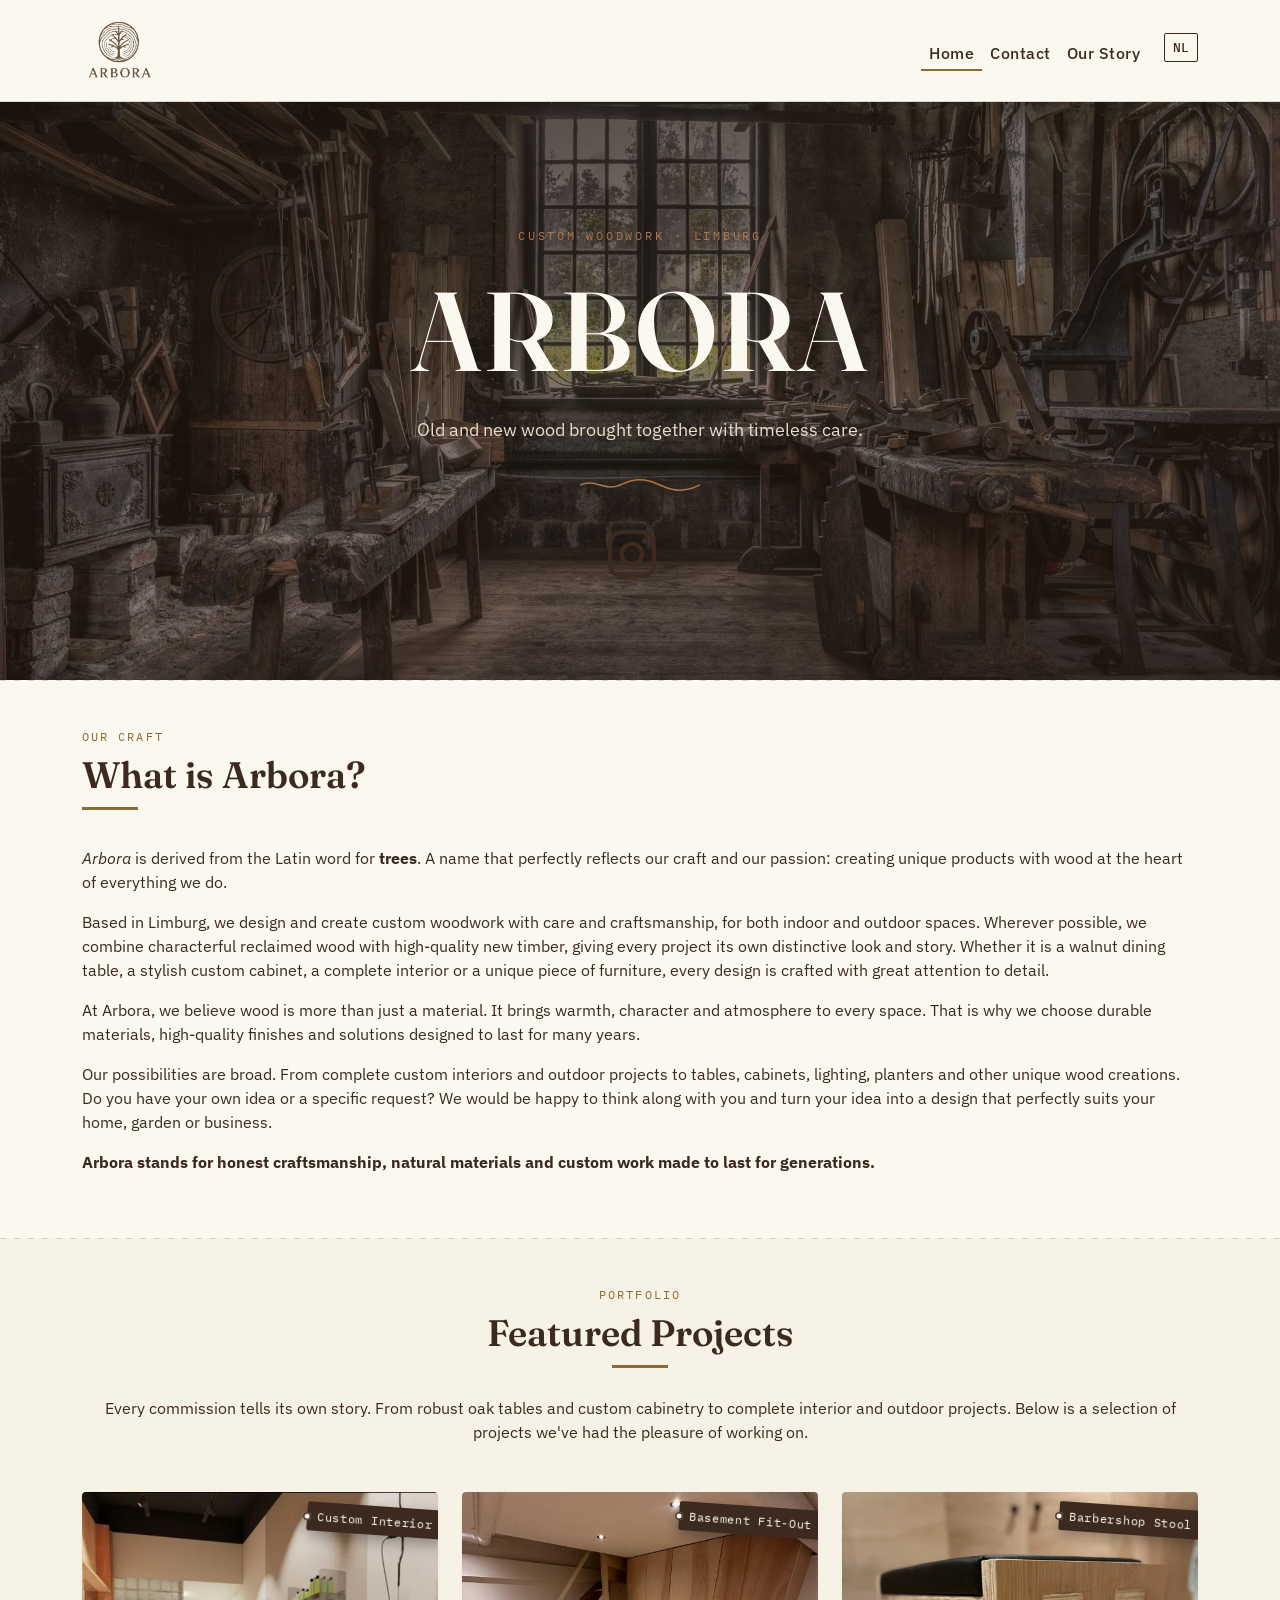
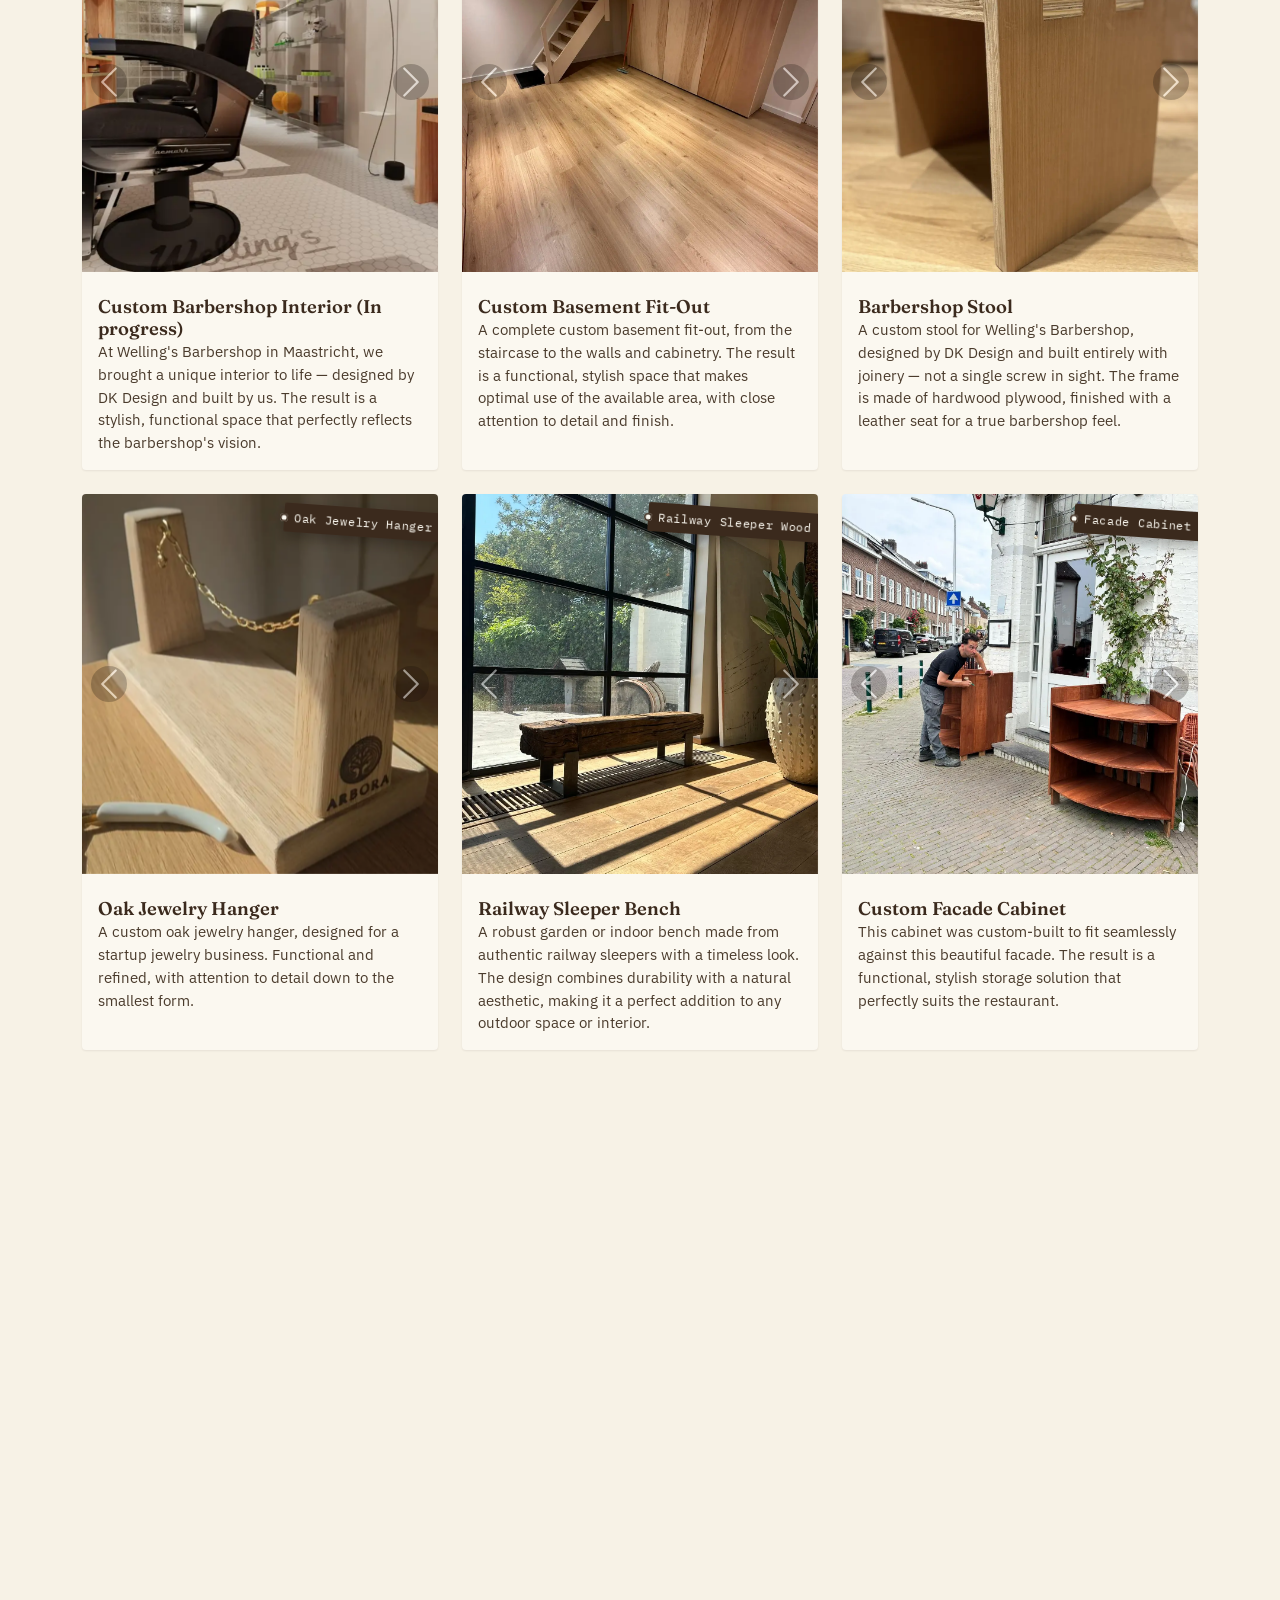
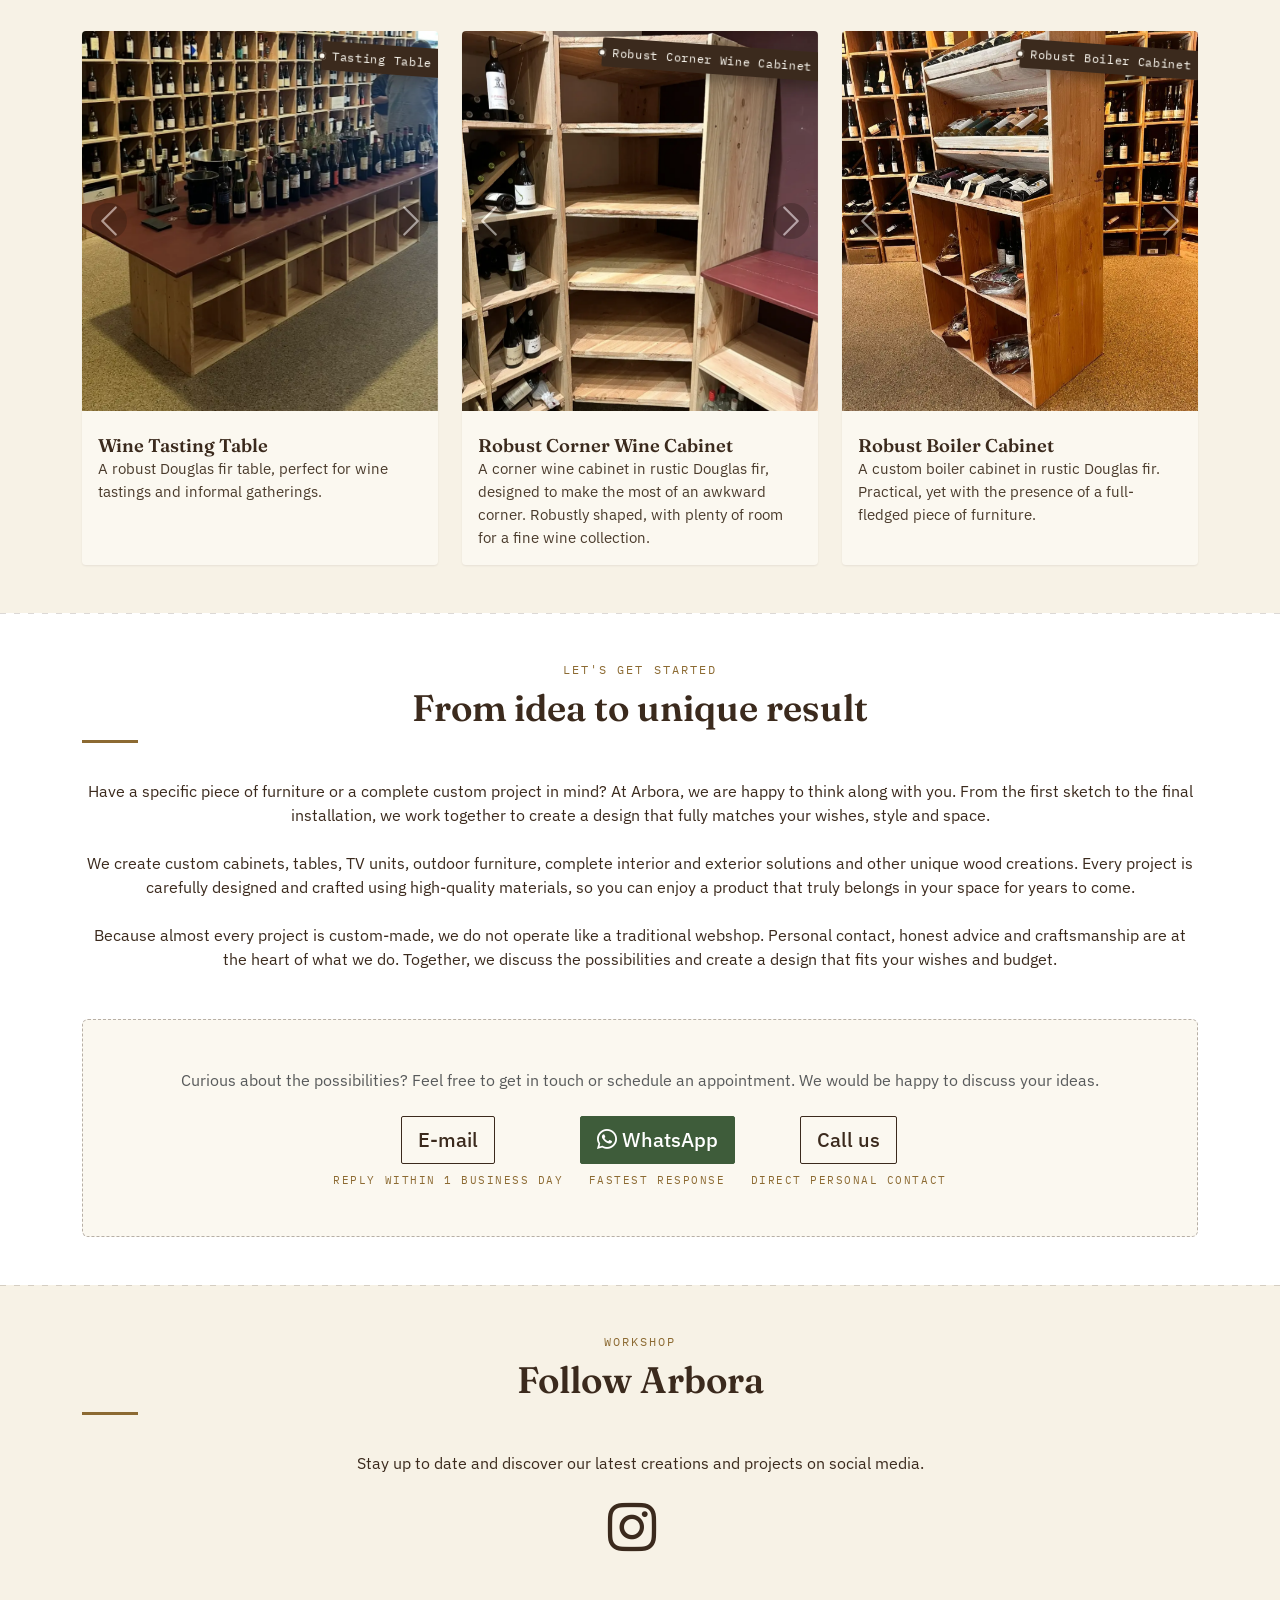
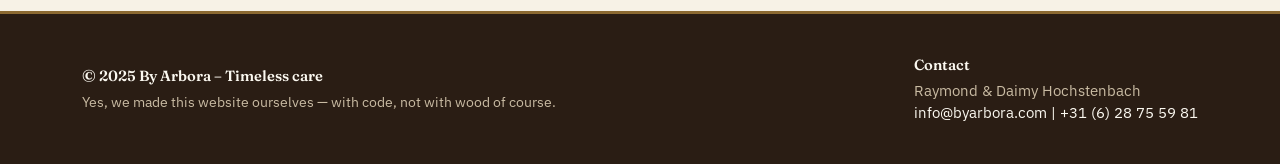
==== commit 53cabc12: "7.7" ====
--- a/index-en.html
+++ b/index-en.html
@@ -864,7 +864,7 @@
                 </div>
             </div>
 
-            <!-- Project 8: Rustic vegetable garden with Douglas fir -->
+            <!-- Project 8: Rustic vegetable garden with Douglas fir 
             <div class="col-lg-4 col-md-6 reveal">
                 <div class="project-card">
                     <div class="project-media">
@@ -914,7 +914,9 @@
                 </div>
             </div>
 
-            <!-- Project 9: Stair railing with local wood -->
+            -->
+
+            <!-- Project 9: Stair railing with local wood 
             <div class="col-lg-4 col-md-6 reveal">
                 <div class="project-card">
                     <div class="project-media">
@@ -955,6 +957,7 @@
                     </div>
                 </div>
             </div>
+            -->
 
 
         </div>
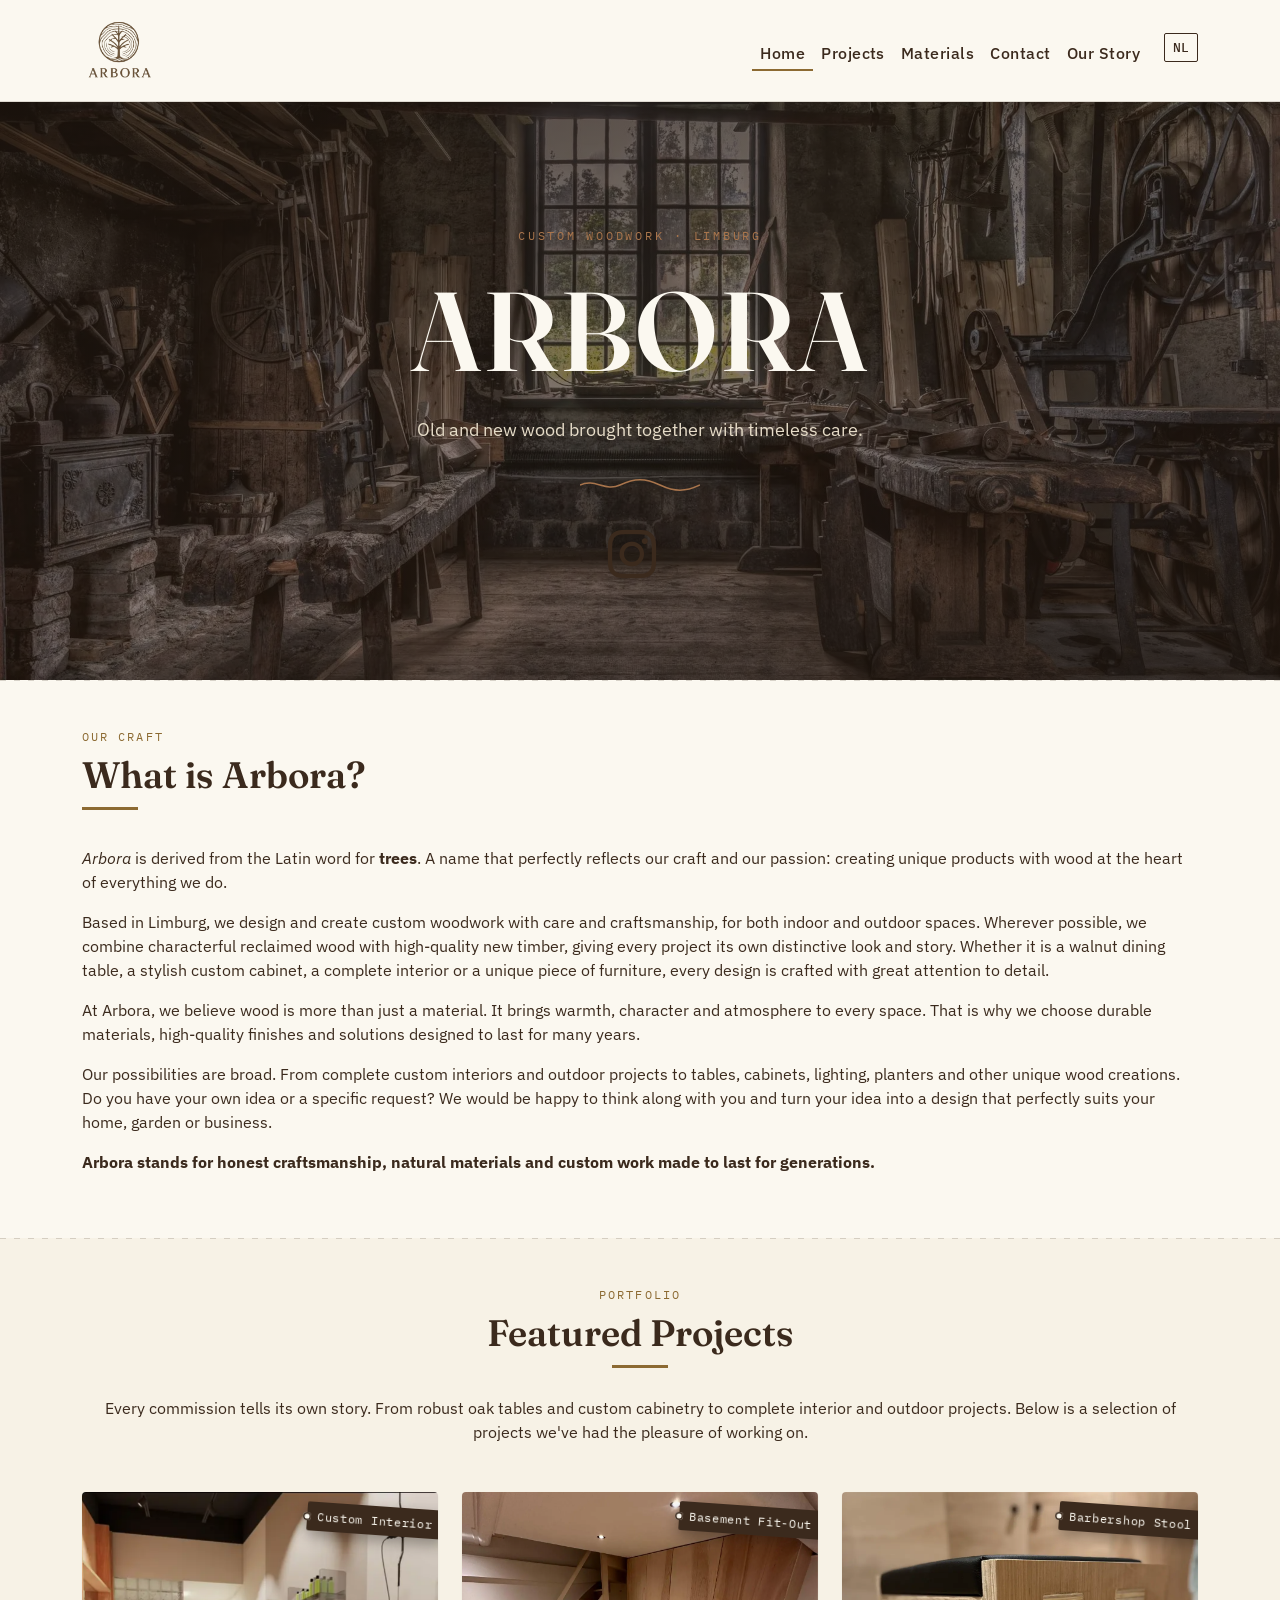
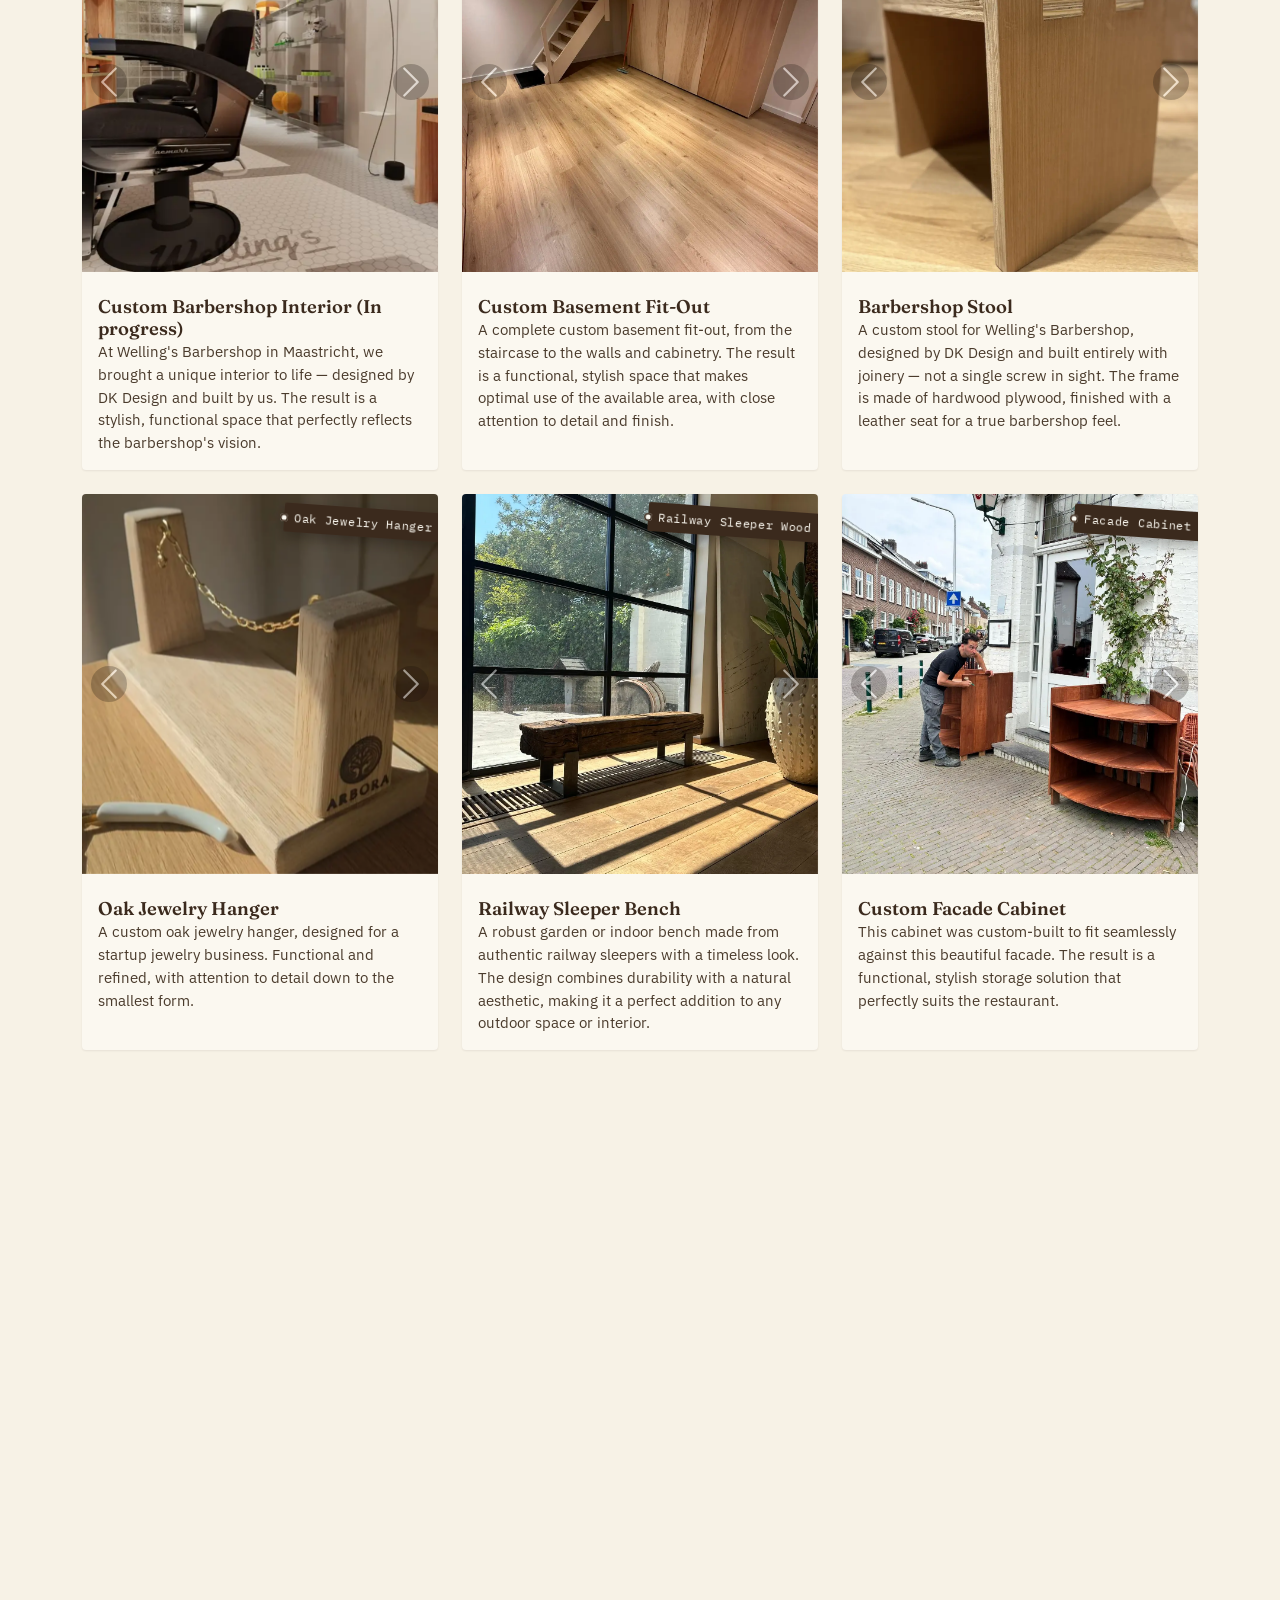
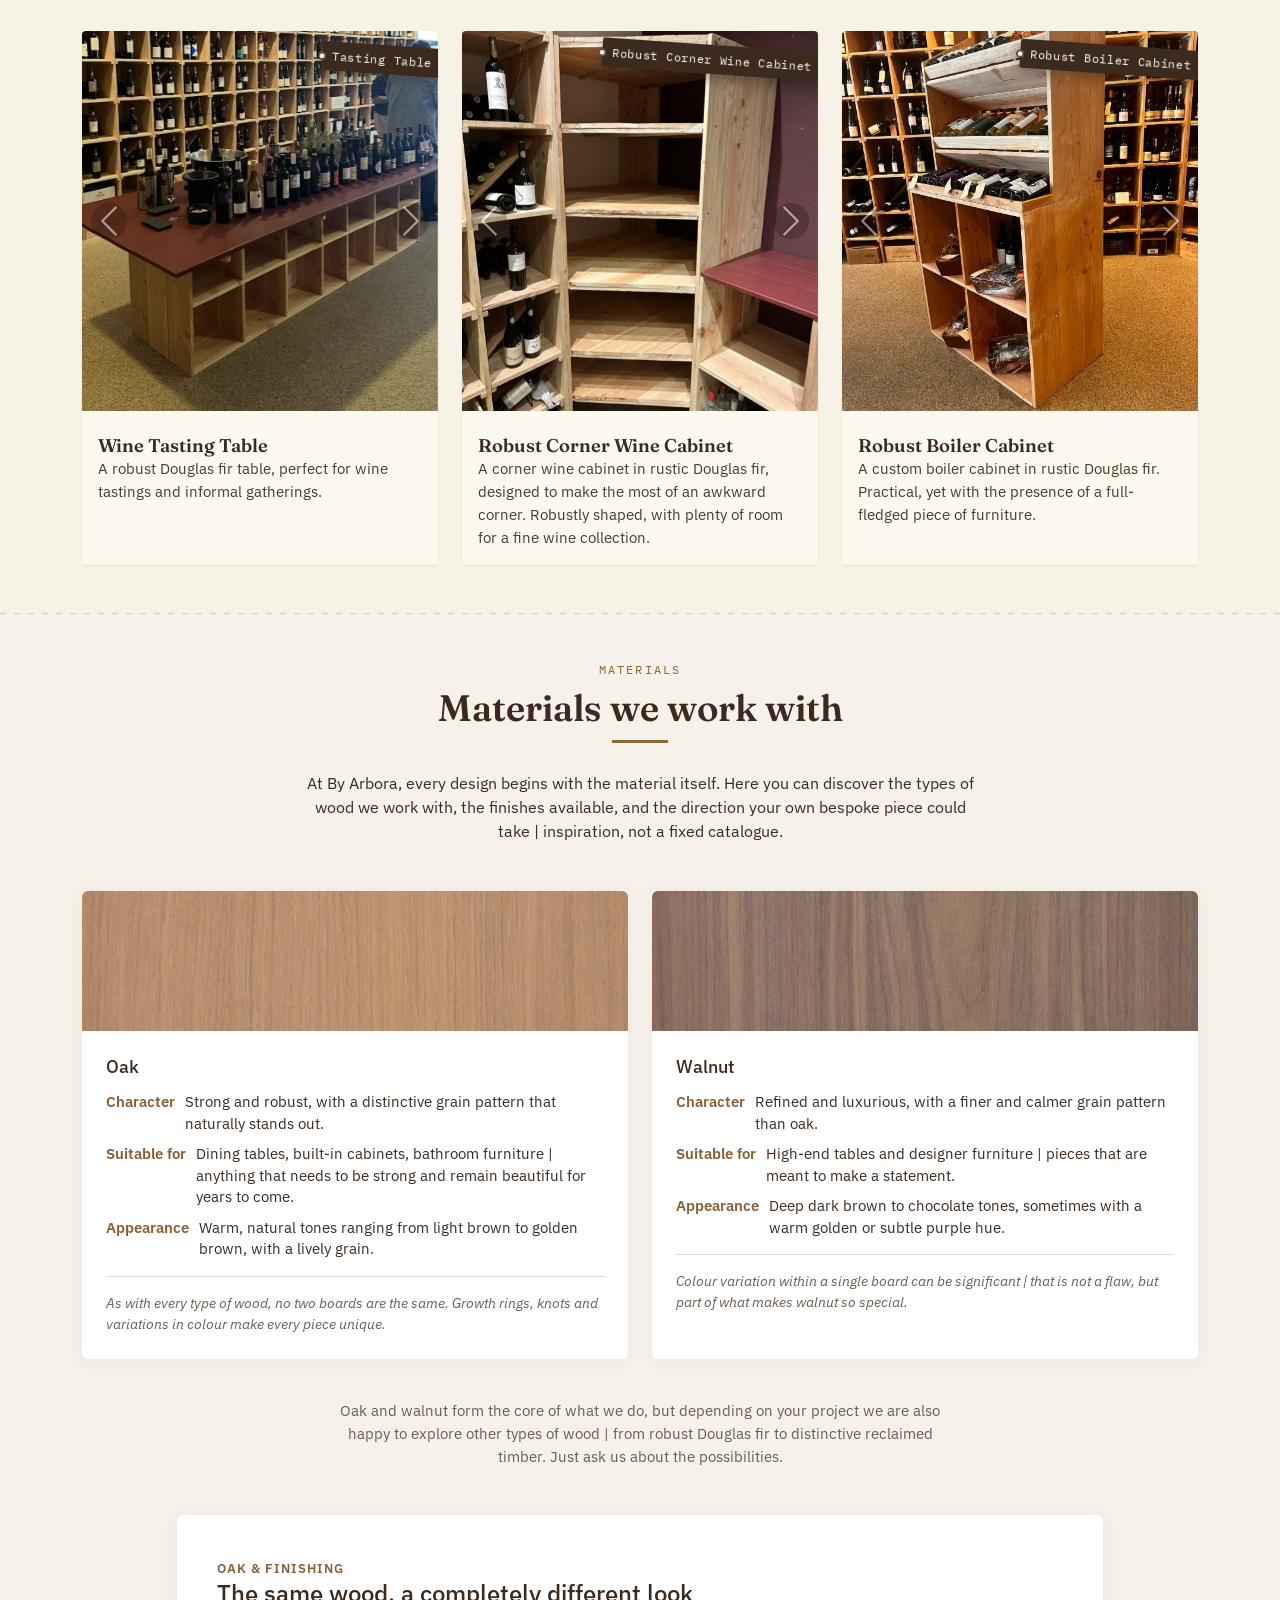
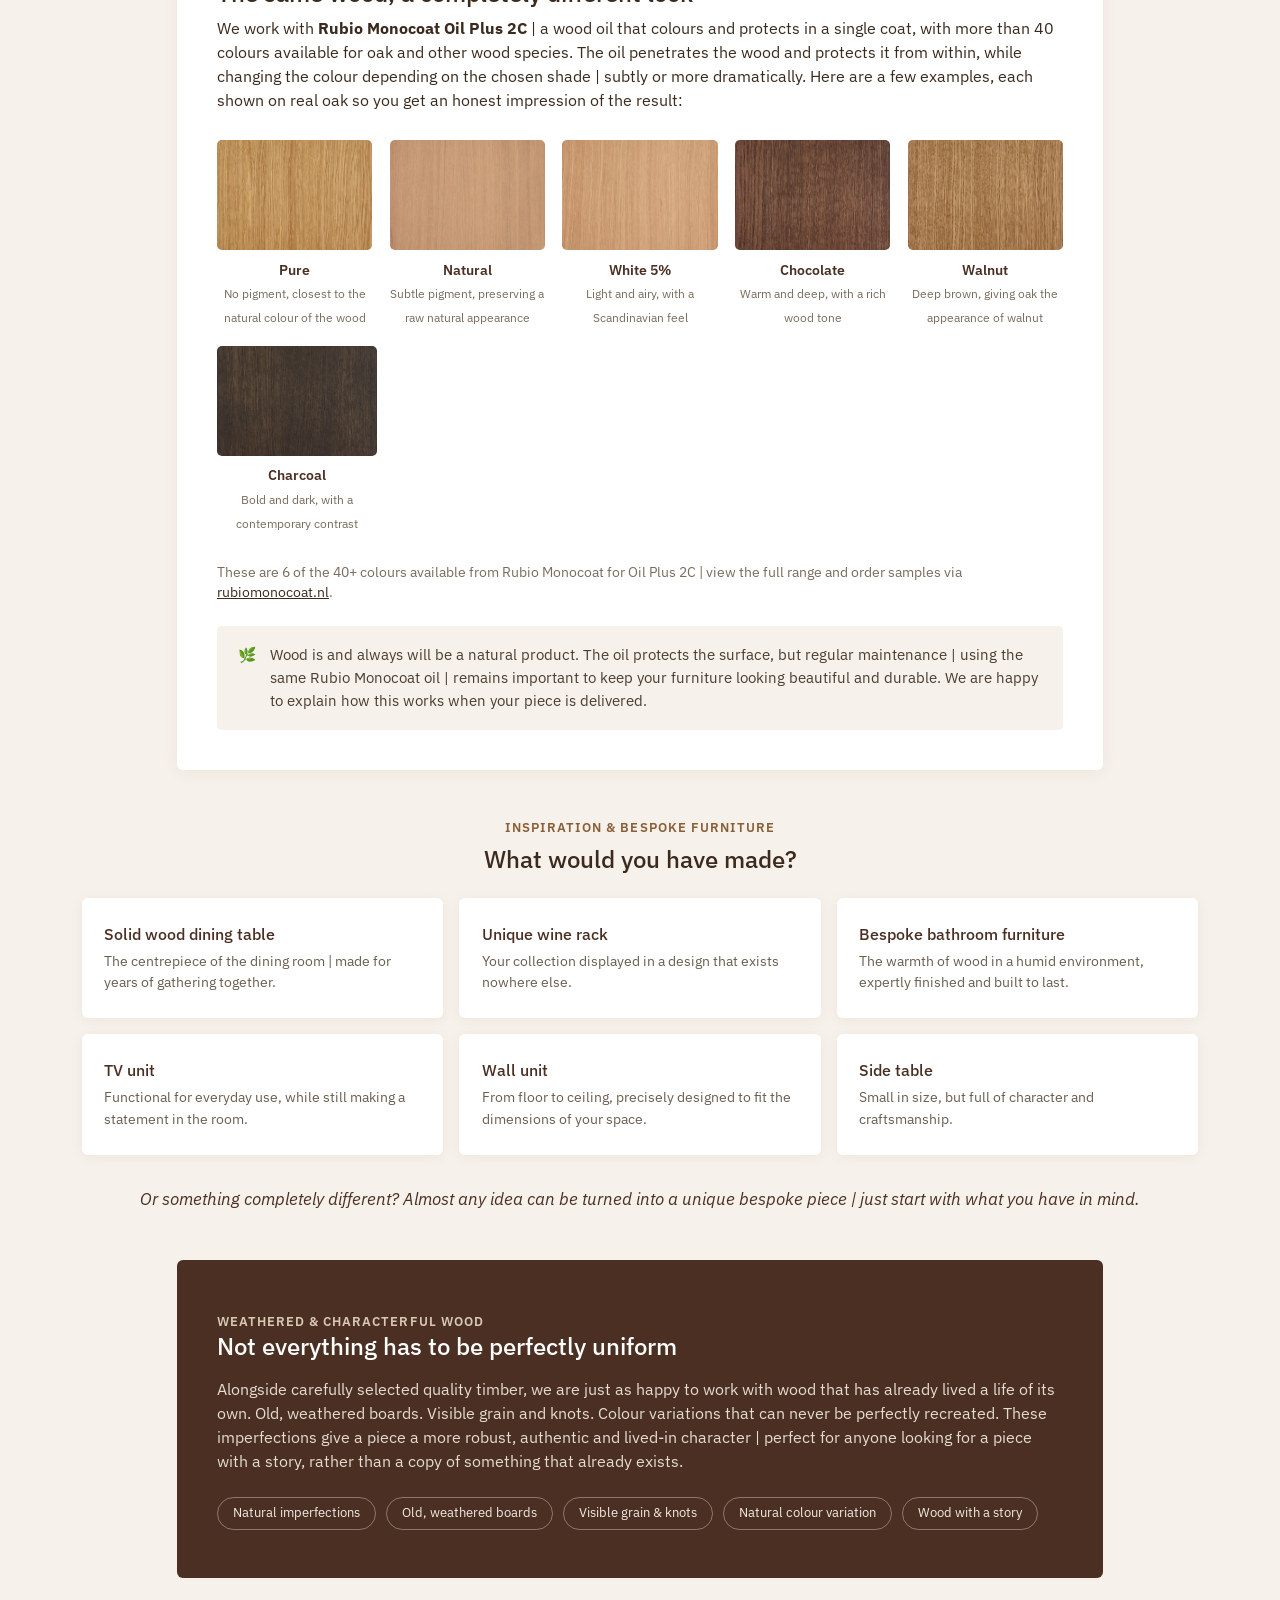
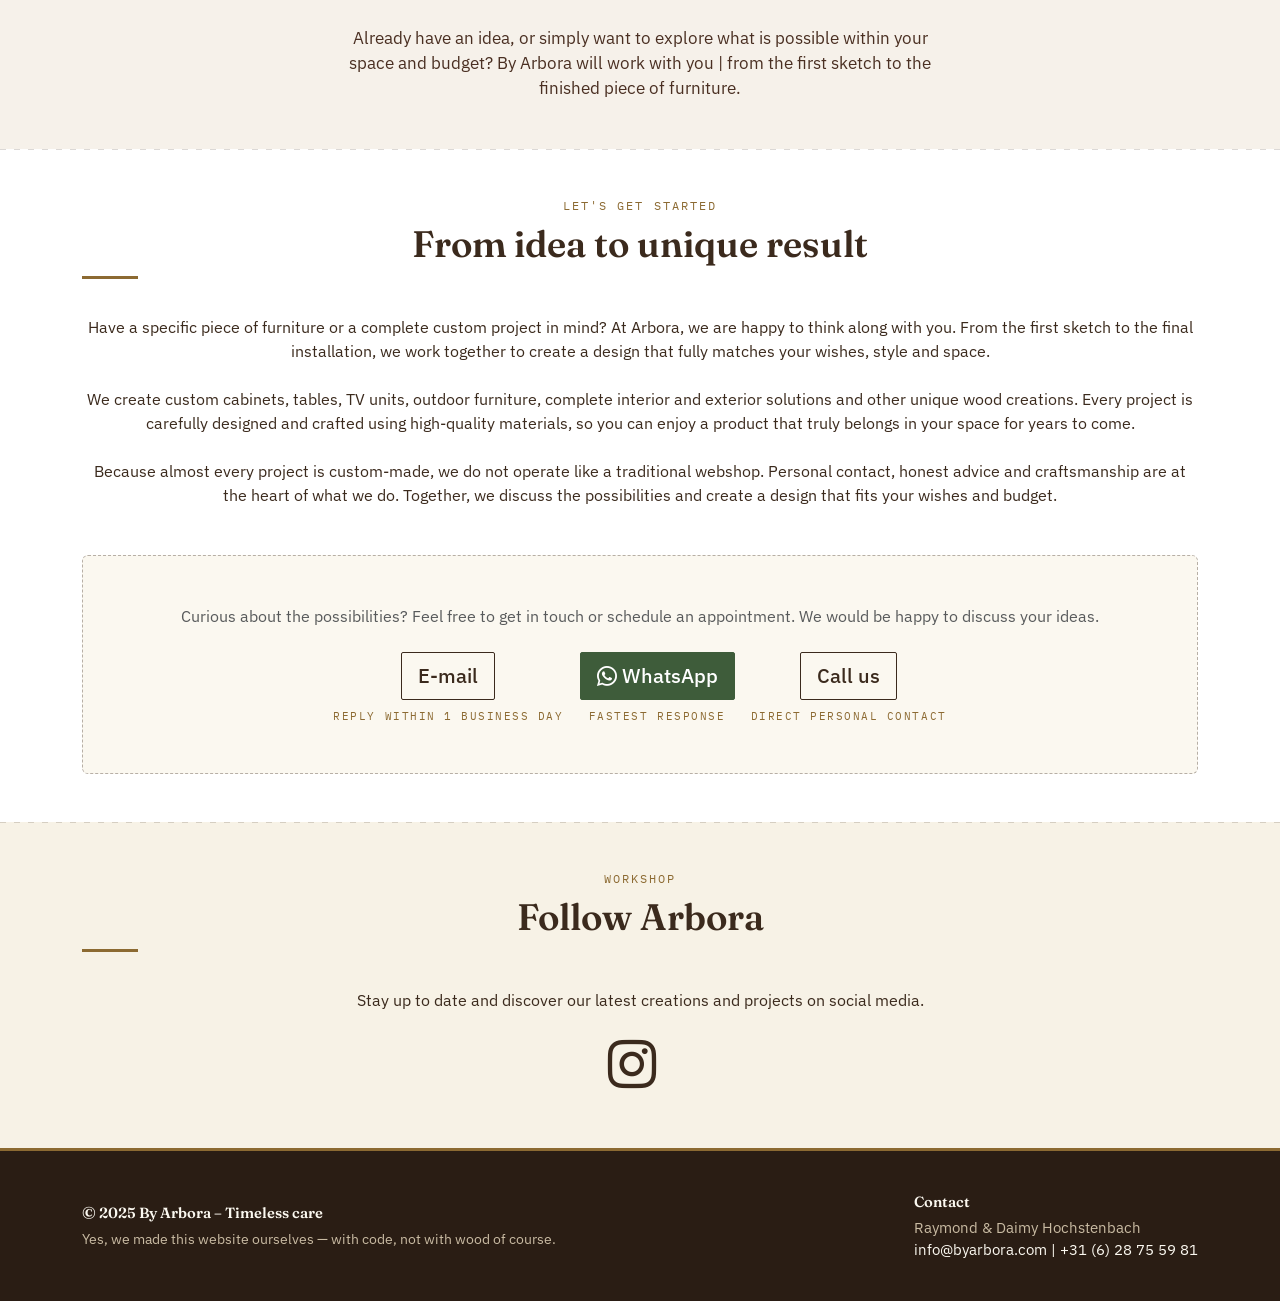
==== commit 6945a9bb: "7.8" ====
--- a/index-en.html
+++ b/index-en.html
@@ -5,12 +5,14 @@
     <meta charset="UTF-8" />
     <meta name="viewport" content="width=device-width, initial-scale=1" />
     <title>ARBORA – Custom Woodwork | Limburg</title>
-    <meta name="description" content="Arbora designs and creates custom woodwork from Limburg: tables, cabinets, interiors and outdoor projects. Bringing old and new wood together with timeless care." />
+    <meta name="description"
+        content="Arbora designs and creates custom woodwork from Limburg: tables, cabinets, interiors and outdoor projects. Bringing old and new wood together with timeless care." />
     <link rel="canonical" href="https://byarbora.com/" />
 
     <!-- Open Graph / social preview -->
     <meta property="og:title" content="ARBORA – Custom Woodwork" />
-    <meta property="og:description" content="From Limburg, we design and create custom woodwork with care and craftsmanship, for both indoor and outdoor spaces." />
+    <meta property="og:description"
+        content="From Limburg, we design and create custom woodwork with care and craftsmanship, for both indoor and outdoor spaces." />
     <meta property="og:image" content="https://byarbora.com/Images/w07961-small.webp" />
     <meta property="og:url" content="https://byarbora.com/" />
     <meta property="og:type" content="website" />
@@ -64,6 +66,8 @@
             <div class="collapse navbar-collapse" id="navbarNav">
                 <ul class="navbar-nav ms-auto">
                     <li class="nav-item"><a class="nav-link active" href="#">Home</a></li>
+                    <li class="nav-item"><a class="nav-link" href="#projects">Projects</a></li>
+                    <li class="nav-item"><a class="nav-link" href="#materialen">Materials</a></li>
                     <li class="nav-item"><a class="nav-link" href="#koop">Contact</a></li>
                     <li class="nav-item"><a class="nav-link" href="our-story-en.html">Our Story</a></li>
                     <li class="nav-item">
@@ -84,8 +88,8 @@
                 Old and new wood brought together with timeless care.
             </p>
             <svg class="grain-divider" viewBox="0 0 120 18" xmlns="http://www.w3.org/2000/svg" aria-hidden="true">
-                <path d="M0 9 C 15 2, 25 16, 40 9 S 65 2, 80 9 S 105 16, 120 9"
-                    fill="none" stroke="#A9754C" stroke-width="1.5" />
+                <path d="M0 9 C 15 2, 25 16, 40 9 S 65 2, 80 9 S 105 16, 120 9" fill="none" stroke="#A9754C"
+                    stroke-width="1.5" />
             </svg>
         </div>
         <div class="social-icons fs-2 mt-4">
@@ -101,15 +105,26 @@
         <div class="container">
             <span class="section-eyebrow">Our craft</span>
             <h2 class="section-title">What is Arbora?</h2>
-            <p><em>Arbora</em> is derived from the Latin word for <strong>trees</strong>. A name that perfectly reflects our craft and our passion: creating unique products with wood at the heart of everything we do.</p>
-
-            <p>Based in Limburg, we design and create custom woodwork with care and craftsmanship, for both indoor and outdoor spaces. Wherever possible, we combine characterful reclaimed wood with high-quality new timber, giving every project its own distinctive look and story. Whether it is a walnut dining table, a stylish custom cabinet, a complete interior or a unique piece of furniture, every design is crafted with great attention to detail.</p>
-
-            <p>At Arbora, we believe wood is more than just a material. It brings warmth, character and atmosphere to every space. That is why we choose durable materials, high-quality finishes and solutions designed to last for many years.</p>
-
-            <p>Our possibilities are broad. From complete custom interiors and outdoor projects to tables, cabinets, lighting, planters and other unique wood creations. Do you have your own idea or a specific request? We would be happy to think along with you and turn your idea into a design that perfectly suits your home, garden or business.</p>
-
-            <p><strong>Arbora stands for honest craftsmanship, natural materials and custom work made to last for generations.</strong></p>
+            <p><em>Arbora</em> is derived from the Latin word for <strong>trees</strong>. A name that perfectly reflects
+                our craft and our passion: creating unique products with wood at the heart of everything we do.</p>
+
+            <p>Based in Limburg, we design and create custom woodwork with care and craftsmanship, for both indoor and
+                outdoor spaces. Wherever possible, we combine characterful reclaimed wood with high-quality new timber,
+                giving every project its own distinctive look and story. Whether it is a walnut dining table, a stylish
+                custom cabinet, a complete interior or a unique piece of furniture, every design is crafted with great
+                attention to detail.</p>
+
+            <p>At Arbora, we believe wood is more than just a material. It brings warmth, character and atmosphere to
+                every space. That is why we choose durable materials, high-quality finishes and solutions designed to
+                last for many years.</p>
+
+            <p>Our possibilities are broad. From complete custom interiors and outdoor projects to tables, cabinets,
+                lighting, planters and other unique wood creations. Do you have your own idea or a specific request? We
+                would be happy to think along with you and turn your idea into a design that perfectly suits your home,
+                garden or business.</p>
+
+            <p><strong>Arbora stands for honest craftsmanship, natural materials and custom work made to last for
+                    generations.</strong></p>
         </div>
     </section>
 
@@ -128,743 +143,708 @@
             <div class="row g-4">
 
                 <!-- Project 1: Barbershop -->
-               <div class="col-lg-4 col-md-6 reveal">
-                <div class="project-card">
-                    <div class="project-media">
-                        <div id="project1Carousel" class="carousel slide" data-bs-touch="true" data-bs-ride="false">
-                            <div class="carousel-inner">
-                                <div class="carousel-item active">
-                                    <img src="Images/Project 1/Wellings.webp" loading="lazy"
-                                        alt="">
-                                </div>
-                                <div class="carousel-item">
-                                    <img src="Images/Project 1/BarberShop.webp" loading="lazy"
-                                        alt="">
-                                </div>
-                                <div class="carousel-item">
-                                    <img src="Images/Project 1/Wellings01.webp" loading="lazy"
-                                        alt="">
-                                </div>
-                                <div class="carousel-item">
-                                    <img src="Images/Project 1/Wellings1.webp" loading="lazy"
-                                        alt="">
-                                </div>
-                                <div class="carousel-item">
-                                    <img src="Images/Project 1/Wellings2.webp" loading="lazy"
-                                        alt="">
-                                </div>
-                                <div class="carousel-item">
-                                    <img src="Images/Project 1/Wellings10.webp" loading="lazy"
-                                        alt="">
-                                </div>
-                                <div class="carousel-item">
-                                    <img src="Images/Project 1/Wellings9.webp" loading="lazy"
-                                        alt="">
-                                </div>
-                                <div class="carousel-item">
-                                    <img src="Images/Project 1/Wellings11.webp" loading="lazy"
-                                        alt="">
-                                </div>
-                                <div class="carousel-item">
-                                    <img src="Images/Project 1/Wellings3.webp" loading="lazy"
-                                        alt="">
-                                </div>
-                                <div class="carousel-item">
-                                    <img src="Images/Project 1/Wellings12.webp" loading="lazy"
-                                        alt="">
-                                </div>
-                                <div class="carousel-item">
-                                    <img src="Images/Project 1/Wellings13.webp" loading="lazy"
-                                        alt="">
-                                </div>
-                                <div class="carousel-item">
-                                    <img src="Images/Project 1/Wellings4.webp" loading="lazy"
-                                        alt="">
-                                </div>
-                                <div class="carousel-item">
-                                    <img src="Images/Project 1/Wellings5.webp" loading="lazy"
-                                        alt="">
-                                </div>
-                                <div class="carousel-item">
-                                    <img src="Images/Project 1/Wellings7.webp" loading="lazy"
-                                        alt="">
-                                </div>
-                                <div class="carousel-item">
-                                    <img src="Images/Project 1/Wellings14.webp" loading="lazy"
-                                        alt="">
-                                </div>
-                                <div class="carousel-item">
-                                    <img src="Images/Project 1/Wellings6.webp" loading="lazy"
-                                        alt="">
-                                </div>
-                            </div>
-                            <button class="carousel-control-prev" type="button" data-bs-target="#project1Carousel"
-                                data-bs-slide="prev">
-                                <span class="carousel-control-prev-icon" aria-hidden="true"></span>
-                                <span class="visually-hidden">Previous</span>
-                            </button>
-                            <button class="carousel-control-next" type="button" data-bs-target="#project1Carousel"
-                                data-bs-slide="next">
-                                <span class="carousel-control-next-icon" aria-hidden="true"></span>
-                                <span class="visually-hidden">Next</span>
-                            </button>
-                        </div>
-                        <span class="material-tag">Custom Interior</span>
-                    </div>
-                    <div class="card-body p-3 pt-4">
-                        <h3 class="card-title h5">Custom Barbershop Interior (In progress)</h3>
-                        <p class="card-text">
-                            At Welling's Barbershop in Maastricht, we brought a unique interior to life — designed
-                            by DK Design and built by us. The result is a stylish, functional space that perfectly
-                            reflects the barbershop's vision.
-                        </p>
-                    </div>
-                </div>
-            </div>
-            
-              <!-- Project 2: Basement custom build -->
-            <div class="col-lg-4 col-md-6 reveal">
-                <div class="project-card">
-                    <div class="project-media">
-                        <div id="project2Carousel" class="carousel slide" data-bs-touch="true" data-bs-ride="false">
-                            <div class="carousel-inner">
-                                <div class="carousel-item active">
-                                    <img src="Images/Project 2/KastProject.webp" loading="lazy"
-                                        alt="Custom basement space, staircase and wall cabinets">
-                                </div>
-                                <div class="carousel-item">
-                                    <img src="Images/Project 2/KastProject2.webp" loading="lazy"
-                                        alt="Custom cabinet in basement space, view 2">
-                                </div>
-                                <div class="carousel-item">
-                                    <img src="Images/Project 2/KastProject3.webp" loading="lazy"
-                                        alt="Custom cabinet in basement space, view 3">
-                                </div>
-                                <div class="carousel-item">
-                                    <img src="Images/Project 2/KastProject4.webp" loading="lazy"
-                                        alt="Custom cabinet in basement space, view 4">
-                                </div>
-                                <div class="carousel-item">
-                                    <img src="Images/Project 2/KastProject5.webp" loading="lazy"
-                                        alt="Custom cabinet in basement space, view 5">
-                                </div>
-                                <div class="carousel-item">
-                                    <img src="Images/Project 2/KastProject6.webp" loading="lazy"
-                                        alt="Custom cabinet in basement space, view 6">
-                                </div>
-                                <div class="carousel-item">
-                                    <img src="Images/Project 2/KastProject7.webp" loading="lazy"
-                                        alt="Custom cabinet in basement space, view 7">
-                                </div>
-                                <div class="carousel-item">
-                                    <img src="Images/Project 2/KastProject8.webp" loading="lazy"
-                                        alt="Custom cabinet in basement space, view 8">
-                                </div>
-                                <div class="carousel-item">
-                                    <img src="Images/Project 2/KastProject9.webp" loading="lazy"
-                                        alt="Custom cabinet in basement space, view 9">
-                                </div>
-                                <div class="carousel-item">
-                                    <img src="Images/Project 2/KastProject10.webp" loading="lazy"
-                                        alt="Custom cabinet in basement space, view 10">
-                                </div>
-                            </div>
-                            <button class="carousel-control-prev" type="button" data-bs-target="#project2Carousel"
-                                data-bs-slide="prev">
-                                <span class="carousel-control-prev-icon" aria-hidden="true"></span>
-                                <span class="visually-hidden">Previous</span>
-                            </button>
-                            <button class="carousel-control-next" type="button" data-bs-target="#project2Carousel"
-                                data-bs-slide="next">
-                                <span class="carousel-control-next-icon" aria-hidden="true"></span>
-                                <span class="visually-hidden">Next</span>
-                            </button>
-                        </div>
-                        <span class="material-tag">Basement Fit-Out</span>
-                    </div>
-                    <div class="card-body p-3 pt-4">
-                        <h3 class="card-title h5">Custom Basement Fit-Out</h3>
-                        <p class="card-text">
-                            A complete custom basement fit-out, from the staircase to the walls and cabinetry. The
-                            result is a functional, stylish space that makes optimal use of the available area,
-                            with close attention to detail and finish.
-                        </p>
-                    </div>
-                </div>
-            </div>
-
-             <!-- Project 11: Barbershop stool -->
-            <div class="col-lg-4 col-md-6 reveal">
-                <div class="project-card">
-                    <div class="project-media">
-                        <div id="project11Carousel" class="carousel slide" data-bs-touch="true" data-bs-ride="false">
-                            <div class="carousel-inner">
-                                <div class="carousel-item active">
-                                    <img src="Images/Project 11/IMG_3103.webp" loading="lazy"
-                                        alt="Barbershop stool">
-                                </div>
-                                 <div class="carousel-item">
-                                    <img src="Images/Project 11/IMG_3087.webp" loading="lazy"
-                                        alt="Detail of the barbershop stool">
-                                </div>
-                                <div class="carousel-item">
-                                    <img src="Images/Project 11/IMG_3090.webp" loading="lazy"
-                                        alt="Detail of the barbershop stool">
-                                </div>
-                                <div class="carousel-item">
-                                    <img src="Images/Project 11/IMG_3083.webp" loading="lazy"
-                                        alt="Detail of the barbershop stool">
-                                </div>
-                                <div class="carousel-item">
-                                    <img src="Images/Project 11/IMG_3089.webp" loading="lazy"
-                                        alt="Detail of the barbershop stool">
-                                </div>
-                                <div class="carousel-item">
-                                    <img src="Images/Project 11/IMG_3084.webp" loading="lazy"
-                                        alt="Detail of the barbershop stool">
-                                </div>
-                                <div class="carousel-item">
-                                    <img src="Images/Project 11/IMG_3091.webp" loading="lazy"
-                                        alt="Detail of the barbershop stool">
-                                </div>
-                                <div class="carousel-item">
-                                    <img src="Images/Project 11/IMG_3092.webp" loading="lazy"
-                                        alt="Detail of the barbershop stool">
-                                </div>
-                                <div class="carousel-item">
-                                    <img src="Images/Project 11/IMG_3096.webp" loading="lazy"
-                                        alt="Detail of the barbershop stool">
-                                </div>
-                                <div class="carousel-item">
-                                    <img src="Images/Project 11/IMG_3094.webp" loading="lazy"
-                                        alt="Detail of the barbershop stool">
-                                </div>            
-                                <div class="carousel-item">
-                                    <img src="Images/Project 11/IMG_3093.webp" loading="lazy"
-                                        alt="Detail of the barbershop stool">
-                                </div>
-                                <div class="carousel-item">
-                                    <img src="Images/Project 11/IMG_3098.webp" loading="lazy"
-                                        alt="Detail of the barbershop stool">
-                                </div>
-                                <div class="carousel-item">
-                                    <img src="Images/Project 11/IMG_3099.webp" loading="lazy"
-                                        alt="Detail of the barbershop stool">
-                                </div>
-                                <div class="carousel-item">
-                                    <img src="Images/Project 11/IMG_3100.webp" loading="lazy"
-                                        alt="Detail of the barbershop stool">
-                                </div>
-                                <div class="carousel-item">
-                                    <img src="Images/Project 11/IMG_3102.webp" loading="lazy"
-                                        alt="Detail of the barbershop stool">
-                                </div>
-                                <div class="carousel-item">
-                                    <img src="Images/Project 11/IMG_3085.webp" loading="lazy"
-                                        alt="Detail of the barbershop stool">
-                                </div>
-                                <div class="carousel-item">
-                                    <img src="Images/Project 11/IMG_3086.webp" loading="lazy"
-                                        alt="Detail of the barbershop stool">
-                                </div>
-                                <div class="carousel-item">
-                                    <img src="Images/Project 11/IMG_3104.webp" loading="lazy"
-                                        alt="Detail of the barbershop stool">
-                                </div>
-                                <div class="carousel-item">
-                                    <img src="Images/Project 11/IMG_3057.webp" loading="lazy"
-                                        alt="Detail of the barbershop stool">
-                                </div>
-                            </div>
-                            <button class="carousel-control-prev" type="button" data-bs-target="#project11Carousel"
-                                data-bs-slide="prev">
-                                <span class="carousel-control-prev-icon" aria-hidden="true"></span>
-                                <span class="visually-hidden">Previous</span>
-                            </button>
-                            <button class="carousel-control-next" type="button" data-bs-target="#project11Carousel"
-                                data-bs-slide="next">
-                                <span class="carousel-control-next-icon" aria-hidden="true"></span>
-                                <span class="visually-hidden">Next</span>
-                            </button>
-                        </div>
-                        <span class="material-tag">Barbershop Stool</span>
-                    </div>
-                    <div class="card-body p-3 pt-4">
-                        <h3 class="card-title h5">Barbershop Stool</h3>
-                        <p class="card-text">
-                            A custom stool for Welling's Barbershop, designed by DK Design and built entirely with
-                            joinery — not a single screw in sight. The frame is made of hardwood plywood, finished
-                            with a leather seat for a true barbershop feel.
-                        </p>
-                    </div>
-                </div>
-            </div>
-
-                  <!-- Project 10: Jewelry hanger for new jewelry business -->
-            <div class="col-lg-4 col-md-6 reveal">
-                <div class="project-card">
-                    <div class="project-media">
-                        <div id="project10Carousel" class="carousel slide" data-bs-touch="true" data-bs-ride="false">
-                            <div class="carousel-inner">
-                                <div class="carousel-item active">
-                                    <img src="Images/Project 10/SieradenHanger1.webp" loading="lazy"
-                                        alt="Jewelry hanger for a new jewelry business">
-                                </div>
-                                <div class="carousel-item">
-                                    <img src="Images/Project 10/SieradenHanger2.webp" loading="lazy"
-                                        alt="Detail of the jewelry hanger">
-                                </div>
-                            </div>
-                            <button class="carousel-control-prev" type="button" data-bs-target="#project10Carousel"
-                                data-bs-slide="prev">
-                                <span class="carousel-control-prev-icon" aria-hidden="true"></span>
-                                <span class="visually-hidden">Previous</span>
-                            </button>
-                            <button class="carousel-control-next" type="button" data-bs-target="#project10Carousel"
-                                data-bs-slide="next">
-                                <span class="carousel-control-next-icon" aria-hidden="true"></span>
-                                <span class="visually-hidden">Next</span>
-                            </button>
-                        </div>
-                        <span class="material-tag">Oak Jewelry Hanger</span>
-                    </div>
-                    <div class="card-body p-3 pt-4">
-                        <h3 class="card-title h5">Oak Jewelry Hanger</h3>
-                        <p class="card-text">
-                            A custom oak jewelry hanger, designed for a startup jewelry business. Functional and
-                            refined, with attention to detail down to the smallest form.
-                        </p>
-                    </div>
-                </div>
-            </div>
-
-            <!-- Project 3: Railway sleeper bench -->
-            <div class="col-lg-4 col-md-6 reveal">
-                <div class="project-card">
-                    <div class="project-media">
-                        <div id="project3Carousel" class="carousel slide" data-bs-touch="true" data-bs-ride="false">
-                            <div class="carousel-inner">
-                                <div class="carousel-item active">
-                                    <img src="Images/Project 3/SpoorbielsBank.webp" loading="lazy"
-                                        alt="Garden bench made from authentic railway sleepers, front view">
-                                </div>
-                                <div class="carousel-item">
-                                    <img src="Images/Project 3/SpoorbielsBank2.webp" loading="lazy"
-                                        alt="Railway sleeper bench, detail of the wood structure">
-                                </div>
-                                <div class="carousel-item">
-                                    <img src="Images/Project 3/IMG_3081.webp" loading="lazy"
-                                        alt="">
-                                </div>
-                                <div class="carousel-item">
-                                    <img src="Images/Project 3/IMG_3078.webp" loading="lazy"
-                                        alt="">
-                                </div>
-                                <div class="carousel-item">
-                                    <img src="Images/Project 3/IMG_3079.webp" loading="lazy"
-                                        alt="">
-                                </div>
-                                <div class="carousel-item">
-                                    <img src="Images/Project 3/SpoorbielsBank3.webp" loading="lazy"
-                                        alt="Railway sleeper bench placed in the garden">
-                                </div>
-                            </div>
-                            <button class="carousel-control-prev" type="button" data-bs-target="#project3Carousel"
-                                data-bs-slide="prev">
-                                <span class="carousel-control-prev-icon" aria-hidden="true"></span>
-                                <span class="visually-hidden">Previous</span>
-                            </button>
-                            <button class="carousel-control-next" type="button" data-bs-target="#project3Carousel"
-                                data-bs-slide="next">
-                                <span class="carousel-control-next-icon" aria-hidden="true"></span>
-                                <span class="visually-hidden">Next</span>
-                            </button>
-                        </div>
-                        <span class="material-tag">Railway Sleeper Wood</span>
-                    </div>
-                    <div class="card-body p-3 pt-4">
-                        <h3 class="card-title h5">Railway Sleeper Bench</h3>
-                        <p class="card-text">
-                            A robust garden or indoor bench made from authentic railway sleepers with a timeless
-                            look. The design combines durability with a natural aesthetic, making it a perfect
-                            addition to any outdoor space or interior.
-                        </p>
-                    </div>
-                </div>
-            </div>
-
-                  <!-- Project 6: Custom facade cabinet Villeneuve -->
-            <div class="col-lg-4 col-md-6 reveal">
-                <div class="project-card">
-                    <div class="project-media">
-                        <div id="project6Carousel" class="carousel slide" data-bs-touch="true" data-bs-ride="false">
-                            <div class="carousel-inner">
-                                <div class="carousel-item active">
-                                    <img src="Images/Project 6/BuitenKast.webp" loading="lazy"
-                                        alt="Custom facade cabinet Villeneuve">
-                                </div>
-                                <div class="carousel-item">
-                                    <img src="Images/Project 6/Villeneuve1.webp" loading="lazy"
-                                        alt="Detail of the custom facade cabinet Villeneuve">
-                                </div>
-                                <div class="carousel-item">
-                                    <img src="Images/Project 6/Villeneuve2.webp" loading="lazy"
-                                        alt="Detail of the custom facade cabinet Villeneuve">
-                                </div>
-                                <div class="carousel-item">
-                                    <img src="Images/Project 6/Villeneuve4.webp" loading="lazy"
-                                        alt="Detail of the custom facade cabinet Villeneuve">
-                                </div>
-                                <div class="carousel-item">
-                                    <img src="Images/Project 6/Villeneuve3.webp" loading="lazy"
-                                        alt="Detail of the custom facade cabinet Villeneuve">
-                                </div>
-                            </div>
-                            <button class="carousel-control-prev" type="button" data-bs-target="#project6Carousel"
-                                data-bs-slide="prev">
-                                <span class="carousel-control-prev-icon" aria-hidden="true"></span>
-                                <span class="visually-hidden">Previous</span>
-                            </button>
-                            <button class="carousel-control-next" type="button" data-bs-target="#project6Carousel"
-                                data-bs-slide="next">
-                                <span class="carousel-control-next-icon" aria-hidden="true"></span>
-                                <span class="visually-hidden">Next</span>
-                            </button>
-                        </div>
-                        <span class="material-tag">Facade Cabinet</span>
-                    </div>
-                    <div class="card-body p-3 pt-4">
-                        <h3 class="card-title h5">Custom Facade Cabinet</h3>
-                        <p class="card-text">
-                            This cabinet was custom-built to fit seamlessly against this beautiful facade. The
-                            result is a functional, stylish storage solution that perfectly suits the restaurant.
-                        </p>
-                    </div>
-                </div>
-            </div>
- 
-            <!-- Project 7: Wardrobe with rustic window sill -->
-            <div class="col-lg-4 col-md-6 reveal">
-                <div class="project-card">
-                    <div class="project-media">
-                        <div id="project7Carousel" class="carousel slide" data-bs-touch="true" data-bs-ride="false">
-                            <div class="carousel-inner">
-                                <div class="carousel-item active">
-                                    <img src="Images/Project 7/IMG_3131.webp" loading="lazy"
-                                        alt="Wardrobe">
-                                </div>
-                                <div class="carousel-item">
-                                    <img src="Images/Project 7/IMG_3133.webp" loading="lazy"
-                                        alt="Wardrobe">
-                                </div>
-                                <div class="carousel-item">
-                                    <img src="Images/Project 7/IMG_3127.webp" loading="lazy"
-                                        alt="Wardrobe">
-                                </div>
-                                <div class="carousel-item">
-                                    <img src="Images/Project 7/IMG_3128.webp" loading="lazy"
-                                        alt="Wardrobe">
-                                </div>
-                                <div class="carousel-item">
-                                    <img src="Images/Project 7/IMG_3129.webp" loading="lazy"
-                                        alt="Wardrobe">
-                                </div>
-                                <div class="carousel-item">
-                                    <img src="Images/Project 7/IMG_3134.webp" loading="lazy"
-                                        alt="Wardrobe">
-                                </div>
-                                <div class="carousel-item">
-                                    <img src="Images/Project 7/IMG_3130.webp" loading="lazy"
-                                        alt="Wardrobe">
-                                </div>
-                            </div>
-                            <button class="carousel-control-prev" type="button" data-bs-target="#project7Carousel"
-                                data-bs-slide="prev">
-                                <span class="carousel-control-prev-icon" aria-hidden="true"></span>
-                                <span class="visually-hidden">Previous</span>
-                            </button>
-                            <button class="carousel-control-next" type="button" data-bs-target="#project7Carousel"
-                                data-bs-slide="next">
-                                <span class="carousel-control-next-icon" aria-hidden="true"></span>
-                                <span class="visually-hidden">Next</span>
-                            </button>
-                        </div>
-                        <span class="material-tag">Wardrobe</span>
-                    </div>
-                    <div class="card-body p-3 pt-4">
-                        <h3 class="card-title h5">Wardrobe with Rustic Window Sill</h3>
-                        <p class="card-text">
-                            A custom wardrobe combined with a rustic window sill, designed as one cohesive piece
-                            with the space. The result is a warm, functional entryway full of character.
-                        </p>
-                    </div>
-                </div>
-            </div>
-
-            <!-- Project 5: Teak decking -->
-            <div class="col-lg-4 col-md-6 reveal">
-                <div class="project-card">
-                   <div class="project-media">
-                        <div id="project5Carousel" class="carousel slide" data-bs-touch="true" data-bs-ride="false">
-                            <div class="carousel-inner">
-                                <div class="carousel-item active">
-                                    <img src="Images/Project 5/IMG_3121.webp" loading="lazy"
-                                        alt="Teak decking">
-                                </div>
-                                <div class="carousel-item">
-                                    <img src="Images/Project 5/IMG_3109.webp" loading="lazy"
-                                        alt="Teak decking">
-                                </div>
-                                <div class="carousel-item">
-                                    <img src="Images/Project 5/IMG_3110.webp" loading="lazy"
-                                        alt="Teak decking">
-                                </div>
-                                <div class="carousel-item">
-                                    <img src="Images/Project 5/IMG_3112.webp" loading="lazy"
-                                        alt="Teak decking">
-                                </div>
-                                <div class="carousel-item">
-                                    <img src="Images/Project 5/TeakVlonder.webp" loading="lazy"
-                                        alt="Teak decking">
-                                </div>
-                                <div class="carousel-item">
-                                    <img src="Images/Project 5/IMG_3113.webp" loading="lazy"
-                                        alt="Teak decking">
-                                </div>
-                                <div class="carousel-item">
-                                    <img src="Images/Project 5/IMG_3114.webp" loading="lazy"
-                                        alt="Teak decking">
-                                </div>
-                                <div class="carousel-item">
-                                    <img src="Images/Project 5/IMG_3116.webp" loading="lazy"
-                                        alt="Teak decking">
-                                </div>
-                                <div class="carousel-item">
-                                    <img src="Images/Project 5/IMG_3115.webp" loading="lazy"
-                                        alt="Teak decking">
-                                </div>
-                                <div class="carousel-item">
-                                    <img src="Images/Project 5/IMG_3119.webp" loading="lazy"
-                                        alt="Teak decking">
-                                </div>
-                                <div class="carousel-item">
-                                    <img src="Images/Project 5/IMG_3120.webp" loading="lazy"
-                                        alt="Teak decking">
-                                </div>
-                            </div>
-                            <button class="carousel-control-prev" type="button" data-bs-target="#project5Carousel"
-                                data-bs-slide="prev">
-                                <span class="carousel-control-prev-icon" aria-hidden="true"></span>
-                                <span class="visually-hidden">Previous</span>
-                            </button>
-                            <button class="carousel-control-next" type="button" data-bs-target="#project5Carousel"
-                                data-bs-slide="next">
-                                <span class="carousel-control-next-icon" aria-hidden="true"></span>
-                                <span class="visually-hidden">Next</span>
-                            </button>
-                        </div>
-                        <span class="material-tag">Wood Decking</span>
-                    </div>
-                    <div class="card-body p-3 pt-4">
-                        <h3 class="card-title h5">Teak Decking</h3>
-                        <p class="card-text">
-                            To give the pool a luxurious feel, we built a teak deck. The result is a stylish,
-                            durable outdoor space that fits perfectly with its surroundings.
-                        </p>
-                    </div>
-                </div>
-            </div>
-
-            <!-- Project 12: Garden shed double gate, rustic Douglas fir -->
-            <div class="col-lg-4 col-md-6 reveal">
-                <div class="project-card">
-                    <div class="project-media">
-                        <div id="project12Carousel" class="carousel slide" data-bs-touch="true" data-bs-ride="false">
-                            <div class="carousel-inner">
-                                <div class="carousel-item active">
-                                    <img src="Images/Project 12/IMG_3071.webp" loading="lazy"
-                                        alt="Robust Douglas fir gate">
-                                </div>
-                                <div class="carousel-item">
-                                    <img src="Images/Project 12/IMG_3068.webp" loading="lazy"
-                                        alt="Robust Douglas fir gate">
-                                </div>
-                                <div class="carousel-item">
-                                    <img src="Images/Project 12/IMG_3069.webp" loading="lazy"
-                                        alt="Robust Douglas fir gate">
-                                </div>
-                                <div class="carousel-item">
-                                    <img src="Images/Project 12/IMG_3070.webp" loading="lazy"
-                                        alt="Robust Douglas fir gate">
-                                </div>
-                                <div class="carousel-item">
-                                    <img src="Images/Project 12/IMG_3072.webp" loading="lazy"
-                                        alt="Robust Douglas fir gate">
-                                </div>
-                                <div class="carousel-item">
-                                    <img src="Images/Project 12/IMG_3073.webp" loading="lazy"
-                                        alt="Robust Douglas fir gate">
-                                </div>
-                            </div>
-                            <button class="carousel-control-prev" type="button" data-bs-target="#project12Carousel"
-                                data-bs-slide="prev">
-                                <span class="carousel-control-prev-icon" aria-hidden="true"></span>
-                                <span class="visually-hidden">Previous</span>
-                            </button>
-                            <button class="carousel-control-next" type="button" data-bs-target="#project12Carousel"
-                                data-bs-slide="next">
-                                <span class="carousel-control-next-icon" aria-hidden="true"></span>
-                                <span class="visually-hidden">Next</span>
-                            </button>
-                        </div>
-                        <span class="material-tag">Robust Gate</span>
-                    </div>
-                    <div class="card-body p-3 pt-4">
-                        <h3 class="card-title h5">Robust Douglas Fir Gate</h3>
-                        <p class="card-text">
-                            A double gate in rustic Douglas fir for a garden shed, built to withstand years of wind
-                            and weather. Rugged in appearance, carefully finished in detail.
-                        </p>
-                    </div>
-                </div>
-            </div>
-
-              <!-- Project 4: Wine tasting table -->
-            <div class="col-lg-4 col-md-6 reveal">
-                <div class="project-card">
-                    <div class="project-media">
-                        <div id="project4Carousel" class="carousel slide" data-bs-touch="true" data-bs-ride="false">
-                            <div class="carousel-inner">
-                                <div class="carousel-item active">
-                                    <img src="Images/Project 4/IMG_3062.webp" loading="lazy"
-                                        alt="Robust Douglas fir table for wine tastings">
-                                </div>
-                                <div class="carousel-item">
-                                    <img src="Images/Project 4/IMG_3058.webp" loading="lazy"
-                                        alt="Detail of the Douglas fir table">
-                                </div>
-                                <div class="carousel-item">
-                                    <img src="Images/Project 4/IMG_3059.webp" loading="lazy"
-                                        alt="">
-                                </div>
-                                <div class="carousel-item">
-                                    <img src="Images/Project 4/IMG_3060.webp" loading="lazy"
-                                        alt="">
-                                </div>
-                                <div class="carousel-item">
-                                    <img src="Images/Project 4/WijnTafel.webp" loading="lazy"
-                                        alt="">
-                                </div>
-
-                            </div>
-                            <button class="carousel-control-prev" type="button" data-bs-target="#project4Carousel"
-                                data-bs-slide="prev">
-                                <span class="carousel-control-prev-icon" aria-hidden="true"></span>
-                                <span class="visually-hidden">Previous</span>
-                            </button>
-                            <button class="carousel-control-next" type="button" data-bs-target="#project4Carousel"
-                                data-bs-slide="next">
-                                <span class="carousel-control-next-icon" aria-hidden="true"></span>
-                                <span class="visually-hidden">Next</span>
-                            </button>
-                        </div>
-                        <span class="material-tag">Tasting Table</span>
-                    </div>
-                    
-                    <div class="card-body p-3 pt-4">
-                        <h3 class="card-title h5">Wine Tasting Table</h3>
-                        <p class="card-text">
-                            A robust Douglas fir table, perfect for wine tastings and informal gatherings.
-                        </p>
-                    </div>
-                </div>
-            </div>
-
-            <!-- Project 13: Corner wine cabinet, rustic Douglas fir -->
-            <div class="col-lg-4 col-md-6 reveal">
-                <div class="project-card">
-                    <div class="project-media">
-                        <div id="project13Carousel" class="carousel slide" data-bs-touch="true" data-bs-ride="false">
-                            <div class="carousel-inner">
-                                <div class="carousel-item active">
-                                    <img src="Images/Project 13/IMG_3063.webp" loading="lazy"
-                                        alt="Robust corner wine cabinet">
-                                </div>
-                                <div class="carousel-item">
-                                    <img src="Images/Project 13/IMG_3064.webp" loading="lazy"
-                                        alt="Robust corner wine cabinet">
-                                </div>
-                                <div class="carousel-item">
-                                    <img src="Images/Project 13/IMG_3065.webp" loading="lazy"
-                                        alt="Robust corner wine cabinet">
-                                </div>
-                                <div class="carousel-item">
-                                    <img src="Images/Project 13/IMG_3066.webp" loading="lazy"
-                                        alt="Robust corner wine cabinet">
-                                </div>
-                            </div>
-                            <button class="carousel-control-prev" type="button" data-bs-target="#project13Carousel"
-                                data-bs-slide="prev">
-                                <span class="carousel-control-prev-icon" aria-hidden="true"></span>
-                                <span class="visually-hidden">Previous</span>
-                            </button>
-                            <button class="carousel-control-next" type="button" data-bs-target="#project13Carousel"
-                                data-bs-slide="next">
-                                <span class="carousel-control-next-icon" aria-hidden="true"></span>
-                                <span class="visually-hidden">Next</span>
-                            </button>
-                        </div>
-                        <span class="material-tag">Robust Corner Wine Cabinet</span>
-                    </div>
-                    <div class="card-body p-3 pt-4">
-                        <h3 class="card-title h5">Robust Corner Wine Cabinet</h3>
-                        <p class="card-text">
-                            A corner wine cabinet in rustic Douglas fir, designed to make the most of an awkward
-                            corner. Robustly shaped, with plenty of room for a fine wine collection.
-                        </p>
-                    </div>
-                </div>
-            </div>
-
-            <!-- Project 14: Rustic boiler cabinet / wine cabinet -->
-            <div class="col-lg-4 col-md-6 reveal">
-                <div class="project-card">
-                    <div class="project-media">
-                        <div id="project14Carousel" class="carousel slide" data-bs-touch="true" data-bs-ride="false">
-                            <div class="carousel-inner">
-                                <div class="carousel-item active">
-                                    <img src="Images/Project 14/RobuusteDouglasWijnkast.webp" loading="lazy"
-                                        alt="Robust boiler cabinet">
-                                </div>
-                                <div class="carousel-item">
-                                    <img src="Images/Project 14/IMG_3076.webp" loading="lazy"
-                                        alt="Detail of the boiler cabinet">
-                                </div>
-                            </div>
-                            <button class="carousel-control-prev" type="button" data-bs-target="#project14Carousel"
-                                data-bs-slide="prev">
-                                <span class="carousel-control-prev-icon" aria-hidden="true"></span>
-                                <span class="visually-hidden">Previous</span>
-                            </button>
-                            <button class="carousel-control-next" type="button" data-bs-target="#project14Carousel"
-                                data-bs-slide="next">
-                                <span class="carousel-control-next-icon" aria-hidden="true"></span>
-                                <span class="visually-hidden">Next</span>
-                            </button>
-                        </div>
-                        <span class="material-tag">Robust Boiler Cabinet</span>
-                    </div>
-                    <div class="card-body p-3 pt-4">
-                        <h3 class="card-title h5">Robust Boiler Cabinet</h3>
-                        <p class="card-text">
-                            A custom boiler cabinet in rustic Douglas fir. Practical, yet with the presence of a
-                            full-fledged piece of furniture.
-                        </p>
-                    </div>
-                </div>
-            </div>
-
-            <!-- Project 8: Rustic vegetable garden with Douglas fir 
+                <div class="col-lg-4 col-md-6 reveal">
+                    <div class="project-card">
+                        <div class="project-media">
+                            <div id="project1Carousel" class="carousel slide" data-bs-touch="true" data-bs-ride="false">
+                                <div class="carousel-inner">
+                                    <div class="carousel-item active">
+                                        <img src="Images/Project 1/Wellings.webp" loading="lazy" alt="">
+                                    </div>
+                                    <div class="carousel-item">
+                                        <img src="Images/Project 1/BarberShop.webp" loading="lazy" alt="">
+                                    </div>
+                                    <div class="carousel-item">
+                                        <img src="Images/Project 1/Wellings01.webp" loading="lazy" alt="">
+                                    </div>
+                                    <div class="carousel-item">
+                                        <img src="Images/Project 1/Wellings1.webp" loading="lazy" alt="">
+                                    </div>
+                                    <div class="carousel-item">
+                                        <img src="Images/Project 1/Wellings2.webp" loading="lazy" alt="">
+                                    </div>
+                                    <div class="carousel-item">
+                                        <img src="Images/Project 1/Wellings10.webp" loading="lazy" alt="">
+                                    </div>
+                                    <div class="carousel-item">
+                                        <img src="Images/Project 1/Wellings9.webp" loading="lazy" alt="">
+                                    </div>
+                                    <div class="carousel-item">
+                                        <img src="Images/Project 1/Wellings11.webp" loading="lazy" alt="">
+                                    </div>
+                                    <div class="carousel-item">
+                                        <img src="Images/Project 1/Wellings3.webp" loading="lazy" alt="">
+                                    </div>
+                                    <div class="carousel-item">
+                                        <img src="Images/Project 1/Wellings12.webp" loading="lazy" alt="">
+                                    </div>
+                                    <div class="carousel-item">
+                                        <img src="Images/Project 1/Wellings13.webp" loading="lazy" alt="">
+                                    </div>
+                                    <div class="carousel-item">
+                                        <img src="Images/Project 1/Wellings4.webp" loading="lazy" alt="">
+                                    </div>
+                                    <div class="carousel-item">
+                                        <img src="Images/Project 1/Wellings5.webp" loading="lazy" alt="">
+                                    </div>
+                                    <div class="carousel-item">
+                                        <img src="Images/Project 1/Wellings7.webp" loading="lazy" alt="">
+                                    </div>
+                                    <div class="carousel-item">
+                                        <img src="Images/Project 1/Wellings14.webp" loading="lazy" alt="">
+                                    </div>
+                                    <div class="carousel-item">
+                                        <img src="Images/Project 1/Wellings6.webp" loading="lazy" alt="">
+                                    </div>
+                                </div>
+                                <button class="carousel-control-prev" type="button" data-bs-target="#project1Carousel"
+                                    data-bs-slide="prev">
+                                    <span class="carousel-control-prev-icon" aria-hidden="true"></span>
+                                    <span class="visually-hidden">Previous</span>
+                                </button>
+                                <button class="carousel-control-next" type="button" data-bs-target="#project1Carousel"
+                                    data-bs-slide="next">
+                                    <span class="carousel-control-next-icon" aria-hidden="true"></span>
+                                    <span class="visually-hidden">Next</span>
+                                </button>
+                            </div>
+                            <span class="material-tag">Custom Interior</span>
+                        </div>
+                        <div class="card-body p-3 pt-4">
+                            <h3 class="card-title h5">Custom Barbershop Interior (In progress)</h3>
+                            <p class="card-text">
+                                At Welling's Barbershop in Maastricht, we brought a unique interior to life — designed
+                                by DK Design and built by us. The result is a stylish, functional space that perfectly
+                                reflects the barbershop's vision.
+                            </p>
+                        </div>
+                    </div>
+                </div>
+
+                <!-- Project 2: Basement custom build -->
+                <div class="col-lg-4 col-md-6 reveal">
+                    <div class="project-card">
+                        <div class="project-media">
+                            <div id="project2Carousel" class="carousel slide" data-bs-touch="true" data-bs-ride="false">
+                                <div class="carousel-inner">
+                                    <div class="carousel-item active">
+                                        <img src="Images/Project 2/KastProject.webp" loading="lazy"
+                                            alt="Custom basement space, staircase and wall cabinets">
+                                    </div>
+                                    <div class="carousel-item">
+                                        <img src="Images/Project 2/KastProject2.webp" loading="lazy"
+                                            alt="Custom cabinet in basement space, view 2">
+                                    </div>
+                                    <div class="carousel-item">
+                                        <img src="Images/Project 2/KastProject3.webp" loading="lazy"
+                                            alt="Custom cabinet in basement space, view 3">
+                                    </div>
+                                    <div class="carousel-item">
+                                        <img src="Images/Project 2/KastProject4.webp" loading="lazy"
+                                            alt="Custom cabinet in basement space, view 4">
+                                    </div>
+                                    <div class="carousel-item">
+                                        <img src="Images/Project 2/KastProject5.webp" loading="lazy"
+                                            alt="Custom cabinet in basement space, view 5">
+                                    </div>
+                                    <div class="carousel-item">
+                                        <img src="Images/Project 2/KastProject6.webp" loading="lazy"
+                                            alt="Custom cabinet in basement space, view 6">
+                                    </div>
+                                    <div class="carousel-item">
+                                        <img src="Images/Project 2/KastProject7.webp" loading="lazy"
+                                            alt="Custom cabinet in basement space, view 7">
+                                    </div>
+                                    <div class="carousel-item">
+                                        <img src="Images/Project 2/KastProject8.webp" loading="lazy"
+                                            alt="Custom cabinet in basement space, view 8">
+                                    </div>
+                                    <div class="carousel-item">
+                                        <img src="Images/Project 2/KastProject9.webp" loading="lazy"
+                                            alt="Custom cabinet in basement space, view 9">
+                                    </div>
+                                    <div class="carousel-item">
+                                        <img src="Images/Project 2/KastProject10.webp" loading="lazy"
+                                            alt="Custom cabinet in basement space, view 10">
+                                    </div>
+                                </div>
+                                <button class="carousel-control-prev" type="button" data-bs-target="#project2Carousel"
+                                    data-bs-slide="prev">
+                                    <span class="carousel-control-prev-icon" aria-hidden="true"></span>
+                                    <span class="visually-hidden">Previous</span>
+                                </button>
+                                <button class="carousel-control-next" type="button" data-bs-target="#project2Carousel"
+                                    data-bs-slide="next">
+                                    <span class="carousel-control-next-icon" aria-hidden="true"></span>
+                                    <span class="visually-hidden">Next</span>
+                                </button>
+                            </div>
+                            <span class="material-tag">Basement Fit-Out</span>
+                        </div>
+                        <div class="card-body p-3 pt-4">
+                            <h3 class="card-title h5">Custom Basement Fit-Out</h3>
+                            <p class="card-text">
+                                A complete custom basement fit-out, from the staircase to the walls and cabinetry. The
+                                result is a functional, stylish space that makes optimal use of the available area,
+                                with close attention to detail and finish.
+                            </p>
+                        </div>
+                    </div>
+                </div>
+
+                <!-- Project 11: Barbershop stool -->
+                <div class="col-lg-4 col-md-6 reveal">
+                    <div class="project-card">
+                        <div class="project-media">
+                            <div id="project11Carousel" class="carousel slide" data-bs-touch="true"
+                                data-bs-ride="false">
+                                <div class="carousel-inner">
+                                    <div class="carousel-item active">
+                                        <img src="Images/Project 11/IMG_3103.webp" loading="lazy"
+                                            alt="Barbershop stool">
+                                    </div>
+                                    <div class="carousel-item">
+                                        <img src="Images/Project 11/IMG_3087.webp" loading="lazy"
+                                            alt="Detail of the barbershop stool">
+                                    </div>
+                                    <div class="carousel-item">
+                                        <img src="Images/Project 11/IMG_3090.webp" loading="lazy"
+                                            alt="Detail of the barbershop stool">
+                                    </div>
+                                    <div class="carousel-item">
+                                        <img src="Images/Project 11/IMG_3083.webp" loading="lazy"
+                                            alt="Detail of the barbershop stool">
+                                    </div>
+                                    <div class="carousel-item">
+                                        <img src="Images/Project 11/IMG_3089.webp" loading="lazy"
+                                            alt="Detail of the barbershop stool">
+                                    </div>
+                                    <div class="carousel-item">
+                                        <img src="Images/Project 11/IMG_3084.webp" loading="lazy"
+                                            alt="Detail of the barbershop stool">
+                                    </div>
+                                    <div class="carousel-item">
+                                        <img src="Images/Project 11/IMG_3091.webp" loading="lazy"
+                                            alt="Detail of the barbershop stool">
+                                    </div>
+                                    <div class="carousel-item">
+                                        <img src="Images/Project 11/IMG_3092.webp" loading="lazy"
+                                            alt="Detail of the barbershop stool">
+                                    </div>
+                                    <div class="carousel-item">
+                                        <img src="Images/Project 11/IMG_3096.webp" loading="lazy"
+                                            alt="Detail of the barbershop stool">
+                                    </div>
+                                    <div class="carousel-item">
+                                        <img src="Images/Project 11/IMG_3094.webp" loading="lazy"
+                                            alt="Detail of the barbershop stool">
+                                    </div>
+                                    <div class="carousel-item">
+                                        <img src="Images/Project 11/IMG_3093.webp" loading="lazy"
+                                            alt="Detail of the barbershop stool">
+                                    </div>
+                                    <div class="carousel-item">
+                                        <img src="Images/Project 11/IMG_3098.webp" loading="lazy"
+                                            alt="Detail of the barbershop stool">
+                                    </div>
+                                    <div class="carousel-item">
+                                        <img src="Images/Project 11/IMG_3099.webp" loading="lazy"
+                                            alt="Detail of the barbershop stool">
+                                    </div>
+                                    <div class="carousel-item">
+                                        <img src="Images/Project 11/IMG_3100.webp" loading="lazy"
+                                            alt="Detail of the barbershop stool">
+                                    </div>
+                                    <div class="carousel-item">
+                                        <img src="Images/Project 11/IMG_3102.webp" loading="lazy"
+                                            alt="Detail of the barbershop stool">
+                                    </div>
+                                    <div class="carousel-item">
+                                        <img src="Images/Project 11/IMG_3085.webp" loading="lazy"
+                                            alt="Detail of the barbershop stool">
+                                    </div>
+                                    <div class="carousel-item">
+                                        <img src="Images/Project 11/IMG_3086.webp" loading="lazy"
+                                            alt="Detail of the barbershop stool">
+                                    </div>
+                                    <div class="carousel-item">
+                                        <img src="Images/Project 11/IMG_3104.webp" loading="lazy"
+                                            alt="Detail of the barbershop stool">
+                                    </div>
+                                    <div class="carousel-item">
+                                        <img src="Images/Project 11/IMG_3057.webp" loading="lazy"
+                                            alt="Detail of the barbershop stool">
+                                    </div>
+                                </div>
+                                <button class="carousel-control-prev" type="button" data-bs-target="#project11Carousel"
+                                    data-bs-slide="prev">
+                                    <span class="carousel-control-prev-icon" aria-hidden="true"></span>
+                                    <span class="visually-hidden">Previous</span>
+                                </button>
+                                <button class="carousel-control-next" type="button" data-bs-target="#project11Carousel"
+                                    data-bs-slide="next">
+                                    <span class="carousel-control-next-icon" aria-hidden="true"></span>
+                                    <span class="visually-hidden">Next</span>
+                                </button>
+                            </div>
+                            <span class="material-tag">Barbershop Stool</span>
+                        </div>
+                        <div class="card-body p-3 pt-4">
+                            <h3 class="card-title h5">Barbershop Stool</h3>
+                            <p class="card-text">
+                                A custom stool for Welling's Barbershop, designed by DK Design and built entirely with
+                                joinery — not a single screw in sight. The frame is made of hardwood plywood, finished
+                                with a leather seat for a true barbershop feel.
+                            </p>
+                        </div>
+                    </div>
+                </div>
+
+                <!-- Project 10: Jewelry hanger for new jewelry business -->
+                <div class="col-lg-4 col-md-6 reveal">
+                    <div class="project-card">
+                        <div class="project-media">
+                            <div id="project10Carousel" class="carousel slide" data-bs-touch="true"
+                                data-bs-ride="false">
+                                <div class="carousel-inner">
+                                    <div class="carousel-item active">
+                                        <img src="Images/Project 10/SieradenHanger1.webp" loading="lazy"
+                                            alt="Jewelry hanger for a new jewelry business">
+                                    </div>
+                                    <div class="carousel-item">
+                                        <img src="Images/Project 10/SieradenHanger2.webp" loading="lazy"
+                                            alt="Detail of the jewelry hanger">
+                                    </div>
+                                </div>
+                                <button class="carousel-control-prev" type="button" data-bs-target="#project10Carousel"
+                                    data-bs-slide="prev">
+                                    <span class="carousel-control-prev-icon" aria-hidden="true"></span>
+                                    <span class="visually-hidden">Previous</span>
+                                </button>
+                                <button class="carousel-control-next" type="button" data-bs-target="#project10Carousel"
+                                    data-bs-slide="next">
+                                    <span class="carousel-control-next-icon" aria-hidden="true"></span>
+                                    <span class="visually-hidden">Next</span>
+                                </button>
+                            </div>
+                            <span class="material-tag">Oak Jewelry Hanger</span>
+                        </div>
+                        <div class="card-body p-3 pt-4">
+                            <h3 class="card-title h5">Oak Jewelry Hanger</h3>
+                            <p class="card-text">
+                                A custom oak jewelry hanger, designed for a startup jewelry business. Functional and
+                                refined, with attention to detail down to the smallest form.
+                            </p>
+                        </div>
+                    </div>
+                </div>
+
+                <!-- Project 3: Railway sleeper bench -->
+                <div class="col-lg-4 col-md-6 reveal">
+                    <div class="project-card">
+                        <div class="project-media">
+                            <div id="project3Carousel" class="carousel slide" data-bs-touch="true" data-bs-ride="false">
+                                <div class="carousel-inner">
+                                    <div class="carousel-item active">
+                                        <img src="Images/Project 3/SpoorbielsBank.webp" loading="lazy"
+                                            alt="Garden bench made from authentic railway sleepers, front view">
+                                    </div>
+                                    <div class="carousel-item">
+                                        <img src="Images/Project 3/SpoorbielsBank2.webp" loading="lazy"
+                                            alt="Railway sleeper bench, detail of the wood structure">
+                                    </div>
+                                    <div class="carousel-item">
+                                        <img src="Images/Project 3/IMG_3081.webp" loading="lazy" alt="">
+                                    </div>
+                                    <div class="carousel-item">
+                                        <img src="Images/Project 3/IMG_3078.webp" loading="lazy" alt="">
+                                    </div>
+                                    <div class="carousel-item">
+                                        <img src="Images/Project 3/IMG_3079.webp" loading="lazy" alt="">
+                                    </div>
+                                    <div class="carousel-item">
+                                        <img src="Images/Project 3/SpoorbielsBank3.webp" loading="lazy"
+                                            alt="Railway sleeper bench placed in the garden">
+                                    </div>
+                                </div>
+                                <button class="carousel-control-prev" type="button" data-bs-target="#project3Carousel"
+                                    data-bs-slide="prev">
+                                    <span class="carousel-control-prev-icon" aria-hidden="true"></span>
+                                    <span class="visually-hidden">Previous</span>
+                                </button>
+                                <button class="carousel-control-next" type="button" data-bs-target="#project3Carousel"
+                                    data-bs-slide="next">
+                                    <span class="carousel-control-next-icon" aria-hidden="true"></span>
+                                    <span class="visually-hidden">Next</span>
+                                </button>
+                            </div>
+                            <span class="material-tag">Railway Sleeper Wood</span>
+                        </div>
+                        <div class="card-body p-3 pt-4">
+                            <h3 class="card-title h5">Railway Sleeper Bench</h3>
+                            <p class="card-text">
+                                A robust garden or indoor bench made from authentic railway sleepers with a timeless
+                                look. The design combines durability with a natural aesthetic, making it a perfect
+                                addition to any outdoor space or interior.
+                            </p>
+                        </div>
+                    </div>
+                </div>
+
+                <!-- Project 6: Custom facade cabinet Villeneuve -->
+                <div class="col-lg-4 col-md-6 reveal">
+                    <div class="project-card">
+                        <div class="project-media">
+                            <div id="project6Carousel" class="carousel slide" data-bs-touch="true" data-bs-ride="false">
+                                <div class="carousel-inner">
+                                    <div class="carousel-item active">
+                                        <img src="Images/Project 6/BuitenKast.webp" loading="lazy"
+                                            alt="Custom facade cabinet Villeneuve">
+                                    </div>
+                                    <div class="carousel-item">
+                                        <img src="Images/Project 6/Villeneuve1.webp" loading="lazy"
+                                            alt="Detail of the custom facade cabinet Villeneuve">
+                                    </div>
+                                    <div class="carousel-item">
+                                        <img src="Images/Project 6/Villeneuve2.webp" loading="lazy"
+                                            alt="Detail of the custom facade cabinet Villeneuve">
+                                    </div>
+                                    <div class="carousel-item">
+                                        <img src="Images/Project 6/Villeneuve4.webp" loading="lazy"
+                                            alt="Detail of the custom facade cabinet Villeneuve">
+                                    </div>
+                                    <div class="carousel-item">
+                                        <img src="Images/Project 6/Villeneuve3.webp" loading="lazy"
+                                            alt="Detail of the custom facade cabinet Villeneuve">
+                                    </div>
+                                </div>
+                                <button class="carousel-control-prev" type="button" data-bs-target="#project6Carousel"
+                                    data-bs-slide="prev">
+                                    <span class="carousel-control-prev-icon" aria-hidden="true"></span>
+                                    <span class="visually-hidden">Previous</span>
+                                </button>
+                                <button class="carousel-control-next" type="button" data-bs-target="#project6Carousel"
+                                    data-bs-slide="next">
+                                    <span class="carousel-control-next-icon" aria-hidden="true"></span>
+                                    <span class="visually-hidden">Next</span>
+                                </button>
+                            </div>
+                            <span class="material-tag">Facade Cabinet</span>
+                        </div>
+                        <div class="card-body p-3 pt-4">
+                            <h3 class="card-title h5">Custom Facade Cabinet</h3>
+                            <p class="card-text">
+                                This cabinet was custom-built to fit seamlessly against this beautiful facade. The
+                                result is a functional, stylish storage solution that perfectly suits the restaurant.
+                            </p>
+                        </div>
+                    </div>
+                </div>
+
+                <!-- Project 7: Wardrobe with rustic window sill -->
+                <div class="col-lg-4 col-md-6 reveal">
+                    <div class="project-card">
+                        <div class="project-media">
+                            <div id="project7Carousel" class="carousel slide" data-bs-touch="true" data-bs-ride="false">
+                                <div class="carousel-inner">
+                                    <div class="carousel-item active">
+                                        <img src="Images/Project 7/IMG_3131.webp" loading="lazy" alt="Wardrobe">
+                                    </div>
+                                    <div class="carousel-item">
+                                        <img src="Images/Project 7/IMG_3133.webp" loading="lazy" alt="Wardrobe">
+                                    </div>
+                                    <div class="carousel-item">
+                                        <img src="Images/Project 7/IMG_3127.webp" loading="lazy" alt="Wardrobe">
+                                    </div>
+                                    <div class="carousel-item">
+                                        <img src="Images/Project 7/IMG_3128.webp" loading="lazy" alt="Wardrobe">
+                                    </div>
+                                    <div class="carousel-item">
+                                        <img src="Images/Project 7/IMG_3129.webp" loading="lazy" alt="Wardrobe">
+                                    </div>
+                                    <div class="carousel-item">
+                                        <img src="Images/Project 7/IMG_3134.webp" loading="lazy" alt="Wardrobe">
+                                    </div>
+                                    <div class="carousel-item">
+                                        <img src="Images/Project 7/IMG_3130.webp" loading="lazy" alt="Wardrobe">
+                                    </div>
+                                </div>
+                                <button class="carousel-control-prev" type="button" data-bs-target="#project7Carousel"
+                                    data-bs-slide="prev">
+                                    <span class="carousel-control-prev-icon" aria-hidden="true"></span>
+                                    <span class="visually-hidden">Previous</span>
+                                </button>
+                                <button class="carousel-control-next" type="button" data-bs-target="#project7Carousel"
+                                    data-bs-slide="next">
+                                    <span class="carousel-control-next-icon" aria-hidden="true"></span>
+                                    <span class="visually-hidden">Next</span>
+                                </button>
+                            </div>
+                            <span class="material-tag">Wardrobe</span>
+                        </div>
+                        <div class="card-body p-3 pt-4">
+                            <h3 class="card-title h5">Wardrobe with Rustic Window Sill</h3>
+                            <p class="card-text">
+                                A custom wardrobe combined with a rustic window sill, designed as one cohesive piece
+                                with the space. The result is a warm, functional entryway full of character.
+                            </p>
+                        </div>
+                    </div>
+                </div>
+
+                <!-- Project 5: Teak decking -->
+                <div class="col-lg-4 col-md-6 reveal">
+                    <div class="project-card">
+                        <div class="project-media">
+                            <div id="project5Carousel" class="carousel slide" data-bs-touch="true" data-bs-ride="false">
+                                <div class="carousel-inner">
+                                    <div class="carousel-item active">
+                                        <img src="Images/Project 5/IMG_3121.webp" loading="lazy" alt="Teak decking">
+                                    </div>
+                                    <div class="carousel-item">
+                                        <img src="Images/Project 5/IMG_3109.webp" loading="lazy" alt="Teak decking">
+                                    </div>
+                                    <div class="carousel-item">
+                                        <img src="Images/Project 5/IMG_3110.webp" loading="lazy" alt="Teak decking">
+                                    </div>
+                                    <div class="carousel-item">
+                                        <img src="Images/Project 5/IMG_3112.webp" loading="lazy" alt="Teak decking">
+                                    </div>
+                                    <div class="carousel-item">
+                                        <img src="Images/Project 5/TeakVlonder.webp" loading="lazy" alt="Teak decking">
+                                    </div>
+                                    <div class="carousel-item">
+                                        <img src="Images/Project 5/IMG_3113.webp" loading="lazy" alt="Teak decking">
+                                    </div>
+                                    <div class="carousel-item">
+                                        <img src="Images/Project 5/IMG_3114.webp" loading="lazy" alt="Teak decking">
+                                    </div>
+                                    <div class="carousel-item">
+                                        <img src="Images/Project 5/IMG_3116.webp" loading="lazy" alt="Teak decking">
+                                    </div>
+                                    <div class="carousel-item">
+                                        <img src="Images/Project 5/IMG_3115.webp" loading="lazy" alt="Teak decking">
+                                    </div>
+                                    <div class="carousel-item">
+                                        <img src="Images/Project 5/IMG_3119.webp" loading="lazy" alt="Teak decking">
+                                    </div>
+                                    <div class="carousel-item">
+                                        <img src="Images/Project 5/IMG_3120.webp" loading="lazy" alt="Teak decking">
+                                    </div>
+                                </div>
+                                <button class="carousel-control-prev" type="button" data-bs-target="#project5Carousel"
+                                    data-bs-slide="prev">
+                                    <span class="carousel-control-prev-icon" aria-hidden="true"></span>
+                                    <span class="visually-hidden">Previous</span>
+                                </button>
+                                <button class="carousel-control-next" type="button" data-bs-target="#project5Carousel"
+                                    data-bs-slide="next">
+                                    <span class="carousel-control-next-icon" aria-hidden="true"></span>
+                                    <span class="visually-hidden">Next</span>
+                                </button>
+                            </div>
+                            <span class="material-tag">Wood Decking</span>
+                        </div>
+                        <div class="card-body p-3 pt-4">
+                            <h3 class="card-title h5">Teak Decking</h3>
+                            <p class="card-text">
+                                To give the pool a luxurious feel, we built a teak deck. The result is a stylish,
+                                durable outdoor space that fits perfectly with its surroundings.
+                            </p>
+                        </div>
+                    </div>
+                </div>
+
+                <!-- Project 12: Garden shed double gate, rustic Douglas fir -->
+                <div class="col-lg-4 col-md-6 reveal">
+                    <div class="project-card">
+                        <div class="project-media">
+                            <div id="project12Carousel" class="carousel slide" data-bs-touch="true"
+                                data-bs-ride="false">
+                                <div class="carousel-inner">
+                                    <div class="carousel-item active">
+                                        <img src="Images/Project 12/IMG_3071.webp" loading="lazy"
+                                            alt="Robust Douglas fir gate">
+                                    </div>
+                                    <div class="carousel-item">
+                                        <img src="Images/Project 12/IMG_3068.webp" loading="lazy"
+                                            alt="Robust Douglas fir gate">
+                                    </div>
+                                    <div class="carousel-item">
+                                        <img src="Images/Project 12/IMG_3069.webp" loading="lazy"
+                                            alt="Robust Douglas fir gate">
+                                    </div>
+                                    <div class="carousel-item">
+                                        <img src="Images/Project 12/IMG_3070.webp" loading="lazy"
+                                            alt="Robust Douglas fir gate">
+                                    </div>
+                                    <div class="carousel-item">
+                                        <img src="Images/Project 12/IMG_3072.webp" loading="lazy"
+                                            alt="Robust Douglas fir gate">
+                                    </div>
+                                    <div class="carousel-item">
+                                        <img src="Images/Project 12/IMG_3073.webp" loading="lazy"
+                                            alt="Robust Douglas fir gate">
+                                    </div>
+                                </div>
+                                <button class="carousel-control-prev" type="button" data-bs-target="#project12Carousel"
+                                    data-bs-slide="prev">
+                                    <span class="carousel-control-prev-icon" aria-hidden="true"></span>
+                                    <span class="visually-hidden">Previous</span>
+                                </button>
+                                <button class="carousel-control-next" type="button" data-bs-target="#project12Carousel"
+                                    data-bs-slide="next">
+                                    <span class="carousel-control-next-icon" aria-hidden="true"></span>
+                                    <span class="visually-hidden">Next</span>
+                                </button>
+                            </div>
+                            <span class="material-tag">Robust Gate</span>
+                        </div>
+                        <div class="card-body p-3 pt-4">
+                            <h3 class="card-title h5">Robust Douglas Fir Gate</h3>
+                            <p class="card-text">
+                                A double gate in rustic Douglas fir for a garden shed, built to withstand years of wind
+                                and weather. Rugged in appearance, carefully finished in detail.
+                            </p>
+                        </div>
+                    </div>
+                </div>
+
+                <!-- Project 4: Wine tasting table -->
+                <div class="col-lg-4 col-md-6 reveal">
+                    <div class="project-card">
+                        <div class="project-media">
+                            <div id="project4Carousel" class="carousel slide" data-bs-touch="true" data-bs-ride="false">
+                                <div class="carousel-inner">
+                                    <div class="carousel-item active">
+                                        <img src="Images/Project 4/IMG_3062.webp" loading="lazy"
+                                            alt="Robust Douglas fir table for wine tastings">
+                                    </div>
+                                    <div class="carousel-item">
+                                        <img src="Images/Project 4/IMG_3058.webp" loading="lazy"
+                                            alt="Detail of the Douglas fir table">
+                                    </div>
+                                    <div class="carousel-item">
+                                        <img src="Images/Project 4/IMG_3059.webp" loading="lazy" alt="">
+                                    </div>
+                                    <div class="carousel-item">
+                                        <img src="Images/Project 4/IMG_3060.webp" loading="lazy" alt="">
+                                    </div>
+                                    <div class="carousel-item">
+                                        <img src="Images/Project 4/WijnTafel.webp" loading="lazy" alt="">
+                                    </div>
+
+                                </div>
+                                <button class="carousel-control-prev" type="button" data-bs-target="#project4Carousel"
+                                    data-bs-slide="prev">
+                                    <span class="carousel-control-prev-icon" aria-hidden="true"></span>
+                                    <span class="visually-hidden">Previous</span>
+                                </button>
+                                <button class="carousel-control-next" type="button" data-bs-target="#project4Carousel"
+                                    data-bs-slide="next">
+                                    <span class="carousel-control-next-icon" aria-hidden="true"></span>
+                                    <span class="visually-hidden">Next</span>
+                                </button>
+                            </div>
+                            <span class="material-tag">Tasting Table</span>
+                        </div>
+
+                        <div class="card-body p-3 pt-4">
+                            <h3 class="card-title h5">Wine Tasting Table</h3>
+                            <p class="card-text">
+                                A robust Douglas fir table, perfect for wine tastings and informal gatherings.
+                            </p>
+                        </div>
+                    </div>
+                </div>
+
+                <!-- Project 13: Corner wine cabinet, rustic Douglas fir -->
+                <div class="col-lg-4 col-md-6 reveal">
+                    <div class="project-card">
+                        <div class="project-media">
+                            <div id="project13Carousel" class="carousel slide" data-bs-touch="true"
+                                data-bs-ride="false">
+                                <div class="carousel-inner">
+                                    <div class="carousel-item active">
+                                        <img src="Images/Project 13/IMG_3063.webp" loading="lazy"
+                                            alt="Robust corner wine cabinet">
+                                    </div>
+                                    <div class="carousel-item">
+                                        <img src="Images/Project 13/IMG_3064.webp" loading="lazy"
+                                            alt="Robust corner wine cabinet">
+                                    </div>
+                                    <div class="carousel-item">
+                                        <img src="Images/Project 13/IMG_3065.webp" loading="lazy"
+                                            alt="Robust corner wine cabinet">
+                                    </div>
+                                    <div class="carousel-item">
+                                        <img src="Images/Project 13/IMG_3066.webp" loading="lazy"
+                                            alt="Robust corner wine cabinet">
+                                    </div>
+                                </div>
+                                <button class="carousel-control-prev" type="button" data-bs-target="#project13Carousel"
+                                    data-bs-slide="prev">
+                                    <span class="carousel-control-prev-icon" aria-hidden="true"></span>
+                                    <span class="visually-hidden">Previous</span>
+                                </button>
+                                <button class="carousel-control-next" type="button" data-bs-target="#project13Carousel"
+                                    data-bs-slide="next">
+                                    <span class="carousel-control-next-icon" aria-hidden="true"></span>
+                                    <span class="visually-hidden">Next</span>
+                                </button>
+                            </div>
+                            <span class="material-tag">Robust Corner Wine Cabinet</span>
+                        </div>
+                        <div class="card-body p-3 pt-4">
+                            <h3 class="card-title h5">Robust Corner Wine Cabinet</h3>
+                            <p class="card-text">
+                                A corner wine cabinet in rustic Douglas fir, designed to make the most of an awkward
+                                corner. Robustly shaped, with plenty of room for a fine wine collection.
+                            </p>
+                        </div>
+                    </div>
+                </div>
+
+                <!-- Project 14: Rustic boiler cabinet / wine cabinet -->
+                <div class="col-lg-4 col-md-6 reveal">
+                    <div class="project-card">
+                        <div class="project-media">
+                            <div id="project14Carousel" class="carousel slide" data-bs-touch="true"
+                                data-bs-ride="false">
+                                <div class="carousel-inner">
+                                    <div class="carousel-item active">
+                                        <img src="Images/Project 14/RobuusteDouglasWijnkast.webp" loading="lazy"
+                                            alt="Robust boiler cabinet">
+                                    </div>
+                                    <div class="carousel-item">
+                                        <img src="Images/Project 14/IMG_3076.webp" loading="lazy"
+                                            alt="Detail of the boiler cabinet">
+                                    </div>
+                                </div>
+                                <button class="carousel-control-prev" type="button" data-bs-target="#project14Carousel"
+                                    data-bs-slide="prev">
+                                    <span class="carousel-control-prev-icon" aria-hidden="true"></span>
+                                    <span class="visually-hidden">Previous</span>
+                                </button>
+                                <button class="carousel-control-next" type="button" data-bs-target="#project14Carousel"
+                                    data-bs-slide="next">
+                                    <span class="carousel-control-next-icon" aria-hidden="true"></span>
+                                    <span class="visually-hidden">Next</span>
+                                </button>
+                            </div>
+                            <span class="material-tag">Robust Boiler Cabinet</span>
+                        </div>
+                        <div class="card-body p-3 pt-4">
+                            <h3 class="card-title h5">Robust Boiler Cabinet</h3>
+                            <p class="card-text">
+                                A custom boiler cabinet in rustic Douglas fir. Practical, yet with the presence of a
+                                full-fledged piece of furniture.
+                            </p>
+                        </div>
+                    </div>
+                </div>
+
+                <!-- Project 8: Rustic vegetable garden with Douglas fir 
             <div class="col-lg-4 col-md-6 reveal">
                 <div class="project-card">
                     <div class="project-media">
@@ -916,7 +896,7 @@
 
             -->
 
-            <!-- Project 9: Stair railing with local wood 
+                <!-- Project 9: Stair railing with local wood 
             <div class="col-lg-4 col-md-6 reveal">
                 <div class="project-card">
                     <div class="project-media">
@@ -960,7 +940,258 @@
             -->
 
 
+            </div>
         </div>
+    </section>
+
+    <section id="materialen" class="py-5">
+        <div class="container">
+
+            <span class="section-eyebrow text-center d-block">Materials</span>
+            <h2 class="section-title text-center mb-3">Materials we work with</h2>
+            <p class="materials-intro text-center mb-5">
+                At By Arbora, every design begins with the material itself. Here you can discover the types of wood
+                we work with, the finishes available, and the direction your own bespoke piece could take |
+                inspiration, not a fixed catalogue.
+            </p>
+
+            <!-- Wood species -->
+            <div class="row g-4 reveal">
+                <div class="col-lg-6">
+                    <div class="wood-card">
+                        <div class="wood-card-swatch oak"></div>
+                        <div class="wood-card-body">
+                            <h3>Oak</h3>
+                            <div class="wood-trait">
+                                <strong>Character</strong>
+                                <span>Strong and robust, with a distinctive grain pattern that naturally stands
+                                    out.</span>
+                            </div>
+                            <div class="wood-trait">
+                                <strong>Suitable for</strong>
+                                <span>Dining tables, built-in cabinets, bathroom furniture | anything that needs to be
+                                    strong and remain beautiful for years to come.</span>
+                            </div>
+                            <div class="wood-trait">
+                                <strong>Appearance</strong>
+                                <span>Warm, natural tones ranging from light brown to golden brown, with a lively
+                                    grain.</span>
+                            </div>
+                            <div class="wood-note">
+                                As with every type of wood, no two boards are the same. Growth rings, knots and
+                                variations in colour make every piece unique.
+                            </div>
+                        </div>
+                    </div>
+                </div>
+
+                <div class="col-lg-6">
+                    <div class="wood-card">
+                        <div class="wood-card-swatch walnut"></div>
+                        <div class="wood-card-body">
+                            <h3>Walnut</h3>
+                            <div class="wood-trait">
+                                <strong>Character</strong>
+                                <span>Refined and luxurious, with a finer and calmer grain pattern than oak.</span>
+                            </div>
+                            <div class="wood-trait">
+                                <strong>Suitable for</strong>
+                                <span>High-end tables and designer furniture | pieces that are meant to make a
+                                    statement.</span>
+                            </div>
+                            <div class="wood-trait">
+                                <strong>Appearance</strong>
+                                <span>Deep dark brown to chocolate tones, sometimes with a warm golden or subtle purple
+                                    hue.</span>
+                            </div>
+                            <div class="wood-note">
+                                Colour variation within a single board can be significant | that is not a flaw, but part
+                                of what makes walnut so special.
+                            </div>
+                        </div>
+                    </div>
+                </div>
+            </div>
+
+            <p class="species-footnote">
+                Oak and walnut form the core of what we do, but depending on your project we are also happy to explore
+                other types of wood | from robust Douglas fir to distinctive reclaimed timber. Just ask us about the
+                possibilities.
+            </p>
+
+            <!-- Oak & finishing -->
+            <div class="row justify-content-center mt-5 reveal">
+                <div class="col-lg-10">
+                    <div class="finish-panel">
+                        <span class="materials-subhead">Oak &amp; finishing</span>
+                        <h3 class="h4 mb-2">The same wood, a completely different look</h3>
+                        <p class="mb-0">
+                            We work with <strong>Rubio Monocoat Oil Plus 2C</strong> | a wood oil that colours and
+                            protects in a single coat, with more than 40 colours available for oak and other wood
+                            species.
+                            The oil penetrates the wood and protects it from within, while changing the colour depending
+                            on the chosen shade | subtly or more dramatically. Here are a few examples, each shown on
+                            real oak so you get an honest impression of the result:
+                        </p>
+
+                        <div class="finish-swatches">
+                            <div class="finish-swatch">
+                                <img class="finish-swatch-color"
+                                    src="Images/Rubiomonocoat/OIL_PLUS_2C_OAK_PURE-jpg.webp"
+                                    alt="Oak finished with Rubio Monocoat Oil Plus 2C in Pure" loading="lazy">
+                                <span class="finish-swatch-name">Pure</span>
+                                <span class="finish-swatch-desc">No pigment, closest to the natural colour of the
+                                    wood</span>
+                            </div>
+
+                            <div class="finish-swatch">
+                                <img class="finish-swatch-color"
+                                    src="Images/Rubiomonocoat/OIL_PLUS_2C_OAK_NATURAL-jpg.webp"
+                                    alt="Oak finished with Rubio Monocoat Oil Plus 2C in Natural" loading="lazy">
+                                <span class="finish-swatch-name">Natural</span>
+                                <span class="finish-swatch-desc">Subtle pigment, preserving a raw natural
+                                    appearance</span>
+                            </div>
+
+                            <div class="finish-swatch">
+                                <img class="finish-swatch-color"
+                                    src="Images/Rubiomonocoat/OIL_PLUS_2C_OAK_WHITE_5-jpg.webp"
+                                    alt="Oak finished with Rubio Monocoat Oil Plus 2C in White 5%" loading="lazy">
+                                <span class="finish-swatch-name">White 5%</span>
+                                <span class="finish-swatch-desc">Light and airy, with a Scandinavian feel</span>
+                            </div>
+
+                            <div class="finish-swatch">
+                                <img class="finish-swatch-color"
+                                    src="Images/Rubiomonocoat/OIL_PLUS_2C_OAK_CHOCOLATE-jpg.webp"
+                                    alt="Oak finished with Rubio Monocoat Oil Plus 2C in Chocolate" loading="lazy">
+                                <span class="finish-swatch-name">Chocolate</span>
+                                <span class="finish-swatch-desc">Warm and deep, with a rich wood tone</span>
+                            </div>
+
+                            <div class="finish-swatch">
+                                <img class="finish-swatch-color"
+                                    src="Images/Rubiomonocoat/OIL_PLUS_2C_OAK_WALNUT-jpg.webp"
+                                    alt="Oak finished with Rubio Monocoat Oil Plus 2C in Walnut" loading="lazy">
+                                <span class="finish-swatch-name">Walnut</span>
+                                <span class="finish-swatch-desc">Deep brown, giving oak the appearance of walnut</span>
+                            </div>
+
+                            <div class="finish-swatch">
+                                <img class="finish-swatch-color"
+                                    src="Images/Rubiomonocoat/OIL_PLUS_2C_OAK_CHARCOAL-jpg.webp"
+                                    alt="Oak finished with Rubio Monocoat Oil Plus 2C in Charcoal" loading="lazy">
+                                <span class="finish-swatch-name">Charcoal</span>
+                                <span class="finish-swatch-desc">Bold and dark, with a contemporary contrast</span>
+                            </div>
+                        </div>
+
+                        <p class="mb-0" style="font-size:0.85rem;color:#7a6b5c;">
+                            These are 6 of the 40+ colours available from Rubio Monocoat for Oil Plus 2C |
+                            view the full range and order samples via
+                            <a href="https://rubiomonocoat.nl/products/oil-plus-2c" target="_blank"
+                                rel="noopener">rubiomonocoat.nl</a>.
+                        </p>
+
+                        <div class="maintenance-note">
+                            <span>🌿</span>
+                            <span>
+                                Wood is and always will be a natural product. The oil protects the surface, but regular
+                                maintenance | using the same Rubio Monocoat oil | remains important to keep your
+                                furniture
+                                looking beautiful and durable. We are happy to explain how this works when your piece is
+                                delivered.
+                            </span>
+                        </div>
+                    </div>
+                </div>
+            </div>
+
+            <!-- Inspiration & bespoke furniture -->
+            <div class="text-center mt-5 mb-4 reveal">
+                <span class="materials-subhead d-block">Inspiration &amp; bespoke furniture</span>
+                <h3 class="h4">What would you have made?</h3>
+            </div>
+
+            <div class="row g-3 reveal">
+                <div class="col-lg-4 col-md-6">
+                    <div class="idea-card">
+                        <h4>Solid wood dining table</h4>
+                        <p>The centrepiece of the dining room | made for years of gathering together.</p>
+                    </div>
+                </div>
+
+                <div class="col-lg-4 col-md-6">
+                    <div class="idea-card">
+                        <h4>Unique wine rack</h4>
+                        <p>Your collection displayed in a design that exists nowhere else.</p>
+                    </div>
+                </div>
+
+                <div class="col-lg-4 col-md-6">
+                    <div class="idea-card">
+                        <h4>Bespoke bathroom furniture</h4>
+                        <p>The warmth of wood in a humid environment, expertly finished and built to last.</p>
+                    </div>
+                </div>
+
+                <div class="col-lg-4 col-md-6">
+                    <div class="idea-card">
+                        <h4>TV unit</h4>
+                        <p>Functional for everyday use, while still making a statement in the room.</p>
+                    </div>
+                </div>
+
+                <div class="col-lg-4 col-md-6">
+                    <div class="idea-card">
+                        <h4>Wall unit</h4>
+                        <p>From floor to ceiling, precisely designed to fit the dimensions of your space.</p>
+                    </div>
+                </div>
+
+                <div class="col-lg-4 col-md-6">
+                    <div class="idea-card">
+                        <h4>Side table</h4>
+                        <p>Small in size, but full of character and craftsmanship.</p>
+                    </div>
+                </div>
+            </div>
+
+            <p class="idea-open">
+                Or something completely different? Almost any idea can be turned into a unique bespoke piece |
+                just start with what you have in mind.
+            </p>
+
+            <!-- Weathered & characterful wood -->
+            <div class="row justify-content-center mt-5 reveal">
+                <div class="col-lg-10">
+                    <div class="character-panel">
+                        <span class="materials-subhead" style="color:#d9c9b4;">Weathered &amp; characterful wood</span>
+                        <h3 class="h4">Not everything has to be perfectly uniform</h3>
+                        <p class="mb-0">
+                            Alongside carefully selected quality timber, we are just as happy to work with wood that has
+                            already lived a life of its own. Old, weathered boards. Visible grain and knots.
+                            Colour variations that can never be perfectly recreated. These imperfections give a piece
+                            a more robust, authentic and lived-in character | perfect for anyone looking for a piece
+                            with a story, rather than a copy of something that already exists.
+                        </p>
+
+                        <div class="character-tags">
+                            <span class="character-tag">Natural imperfections</span>
+                            <span class="character-tag">Old, weathered boards</span>
+                            <span class="character-tag">Visible grain &amp; knots</span>
+                            <span class="character-tag">Natural colour variation</span>
+                            <span class="character-tag">Wood with a story</span>
+                        </div>
+                    </div>
+                </div>
+            </div>
+
+            <p class="materials-closing">
+                Already have an idea, or simply want to explore what is possible within your space and budget?
+                By Arbora will work with you | from the first sketch to the finished piece of furniture.
+            </p>
+
         </div>
     </section>
 
@@ -973,26 +1204,34 @@
             <h2 class="section-title mb-4">From idea to unique result</h2>
 
             <p class="mb-4 text-justify">
-                Have a specific piece of furniture or a complete custom project in mind? At Arbora, we are happy to think along with you. From the first sketch to the final installation, we work together to create a design that fully matches your wishes, style and space.
+                Have a specific piece of furniture or a complete custom project in mind? At Arbora, we are happy to
+                think along with you. From the first sketch to the final installation, we work together to create a
+                design that fully matches your wishes, style and space.
             </p>
 
             <p class="mb-4 text-justify">
-                We create custom cabinets, tables, TV units, outdoor furniture, complete interior and exterior solutions and other unique wood creations. Every project is carefully designed and crafted using high-quality materials, so you can enjoy a product that truly belongs in your space for years to come.
+                We create custom cabinets, tables, TV units, outdoor furniture, complete interior and exterior solutions
+                and other unique wood creations. Every project is carefully designed and crafted using high-quality
+                materials, so you can enjoy a product that truly belongs in your space for years to come.
             </p>
 
             <p class="mb-4">
-                Because almost every project is custom-made, we do not operate like a traditional webshop. Personal contact, honest advice and craftsmanship are at the heart of what we do. Together, we discuss the possibilities and create a design that fits your wishes and budget.
+                Because almost every project is custom-made, we do not operate like a traditional webshop. Personal
+                contact, honest advice and craftsmanship are at the heart of what we do. Together, we discuss the
+                possibilities and create a design that fits your wishes and budget.
             </p>
 
             <div class="order-slip mt-5">
-                <p class="text-muted mb-4">Curious about the possibilities? Feel free to get in touch or schedule an appointment. We would be happy to discuss your ideas.</p>
+                <p class="text-muted mb-4">Curious about the possibilities? Feel free to get in touch or schedule an
+                    appointment. We would be happy to discuss your ideas.</p>
                 <div class="d-flex justify-content-center gap-3 flex-wrap">
                     <div>
                         <a href="mailto:info@byarbora.com" class="btn btn-outline-secondary btn-lg">E-mail</a>
                         <span class="cta-label">Reply within 1 business day</span>
                     </div>
                     <div>
-                        <a href="https://wa.me/31628755981" target="_blank" rel="noopener" class="btn btn-success btn-lg">
+                        <a href="https://wa.me/31628755981" target="_blank" rel="noopener"
+                            class="btn btn-success btn-lg">
                             <i class="bi bi-whatsapp"></i> WhatsApp
                         </a>
                         <span class="cta-label">Fastest response</span>
@@ -1046,5 +1285,4 @@
     <script src="scripts.js"></script>
 </body>
 
-</html>
-
+</html>
--- a/styles.css
+++ b/styles.css
@@ -12,11 +12,16 @@
 
 :root {
     /* legacy names, new values */
-    --arbora-beige: #ECE4D2;       /* warm linen background */
-    --arbora-bruin: #3B2A1D;       /* ink-walnut, primary text/brand */
-    --arbora-groen: #F7F2E6;       /* section surface (kept name for compatibility) */
-    --arbora-lichtgroen: #F1EAD8;  /* lighter surface */
-    --arbora-accent: #8C6A32;      /* aged brass accent */
+    --arbora-beige: #ECE4D2;
+    /* warm linen background */
+    --arbora-bruin: #3B2A1D;
+    /* ink-walnut, primary text/brand */
+    --arbora-groen: #F7F2E6;
+    /* section surface (kept name for compatibility) */
+    --arbora-lichtgroen: #F1EAD8;
+    /* lighter surface */
+    --arbora-accent: #8C6A32;
+    /* aged brass accent */
 
     /* descriptive aliases, same values */
     --ink: var(--arbora-bruin);
@@ -173,6 +178,7 @@
         opacity: 0;
         transform: translateY(14px);
     }
+
     to {
         opacity: 1;
         transform: translateY(0);
@@ -180,7 +186,12 @@
 }
 
 @media (prefers-reduced-motion: reduce) {
-    .hero-eyebrow, .hero h1, .hero p.lead, .grain-divider, .reveal {
+
+    .hero-eyebrow,
+    .hero h1,
+    .hero p.lead,
+    .grain-divider,
+    .reveal {
         animation: none !important;
         opacity: 1 !important;
         transform: none !important;
@@ -240,11 +251,11 @@
 }
 
 /* thin wood-grain rule between sections instead of hard edges */
-section + section {
+section+section {
     position: relative;
 }
 
-section + section::before {
+section+section::before {
     content: "";
     display: block;
     position: absolute;
@@ -252,13 +263,11 @@
     left: 0;
     right: 0;
     height: 1px;
-    background: repeating-linear-gradient(
-        90deg,
-        rgba(59, 42, 29, 0.18) 0px,
-        rgba(59, 42, 29, 0.18) 6px,
-        transparent 6px,
-        transparent 14px
-    );
+    background: repeating-linear-gradient(90deg,
+            rgba(59, 42, 29, 0.18) 0px,
+            rgba(59, 42, 29, 0.18) 6px,
+            transparent 6px,
+            transparent 14px);
 }
 
 /* ---------- Project cards & material tags ---------- */
@@ -495,7 +504,7 @@
     color: var(--brass);
 }
 
-.story-content p + p {
+.story-content p+p {
     margin-top: 1.3rem;
 }
 
@@ -522,3 +531,227 @@
 .story-content strong {
     color: var(--ink);
 }
+
+#materialen {
+    --wood-oak: #b9895a;
+    --wood-oak-dark: #8a5f38;
+    --wood-walnut: #4a2f22;
+    --wood-walnut-light: #6d4530;
+    --wood-cream: #f6f1ea;
+    --wood-line: #e2d8cb;
+    background-color: var(--wood-cream);
+}
+
+#materialen .materials-intro {
+    max-width: 680px;
+    margin-left: auto;
+    margin-right: auto;
+}
+
+#materialen .materials-subhead {
+    font-size: 0.8rem;
+    letter-spacing: 0.08em;
+    text-transform: uppercase;
+    color: var(--wood-oak-dark);
+    font-weight: 600;
+    margin-bottom: 0.5rem;
+}
+
+#materialen .wood-card {
+    background: #fff;
+    border-radius: 6px;
+    overflow: hidden;
+    height: 100%;
+    box-shadow: 0 2px 18px rgba(74, 47, 34, 0.06);
+}
+
+#materialen .wood-card-swatch {
+    height: 140px;
+    width: 100%;
+}
+
+#materialen .wood-card-swatch.walnut {
+    background-image:
+        linear-gradient(rgba(0, 0, 0, 0.08), rgba(0, 0, 0, 0.08)),
+        url('Images/Rubiomonocoat/OIL_PLUS_2C_WALNUT_NATURAL-jpg.webp');
+    background-size: cover;
+    background-position: center;
+    background-repeat: no-repeat;
+}
+#materialen .wood-card-swatch.oak {
+        background-image:
+        linear-gradient(rgba(0, 0, 0, 0.08), rgba(0, 0, 0, 0.08)),
+        url('Images/Rubiomonocoat/OIL_PLUS_2C_OAK_NATURAL-jpg.webp');
+    background-size: cover;
+    background-position: center;
+    background-repeat: no-repeat;
+}
+
+
+#materialen .wood-card-body {
+    padding: 1.5rem;
+}
+
+#materialen .wood-card-body h3 {
+    font-size: 1.15rem;
+    margin-bottom: 0.9rem;
+}
+
+#materialen .wood-trait {
+    display: flex;
+    gap: 0.6rem;
+    margin-bottom: 0.55rem;
+    font-size: 0.93rem;
+    line-height: 1.45;
+}
+
+#materialen .wood-trait strong {
+    flex: 0 0 auto;
+    color: var(--wood-oak-dark);
+    font-weight: 600;
+}
+
+#materialen .wood-note {
+    margin-top: 1rem;
+    padding-top: 1rem;
+    border-top: 1px solid var(--wood-line);
+    font-size: 0.88rem;
+    font-style: italic;
+    color: #6b5d4f;
+}
+
+#materialen .species-footnote {
+    text-align: center;
+    max-width: 620px;
+    margin: 2.5rem auto 0;
+    font-size: 0.95rem;
+    color: #6b5d4f;
+}
+
+#materialen .finish-panel {
+    background: #fff;
+    border-radius: 6px;
+    padding: 2.5rem;
+    box-shadow: 0 2px 18px rgba(74, 47, 34, 0.06);
+}
+
+#materialen .finish-swatches {
+    display: flex;
+    flex-wrap: wrap;
+    gap: 1.1rem;
+    margin: 1.75rem 0;
+}
+
+#materialen .finish-swatch {
+    flex: 1 1 140px;
+    max-width: 160px;
+    text-align: center;
+}
+
+#materialen .finish-swatch-color {
+    height: 110px;
+    width: 100%;
+    border-radius: 5px;
+    margin-bottom: 0.6rem;
+    object-fit: cover;
+    box-shadow: inset 0 0 0 1px rgba(0, 0, 0, 0.08);
+    background-color: var(--wood-cream);
+    display: block;
+}
+
+#materialen .finish-swatch-name {
+    font-size: 0.85rem;
+    font-weight: 600;
+    color: var(--wood-walnut);
+    display: block;
+}
+
+#materialen .finish-swatch-desc {
+    font-size: 0.78rem;
+    color: #7a6b5c;
+}
+
+#materialen .maintenance-note {
+    display: flex;
+    gap: 0.9rem;
+    background: var(--wood-cream);
+    border-radius: 5px;
+    padding: 1.1rem 1.3rem;
+    margin-top: 1.5rem;
+    font-size: 0.92rem;
+    line-height: 1.55;
+    color: #4a3d31;
+}
+
+#materialen .idea-card {
+    background: #fff;
+    border-radius: 6px;
+    padding: 1.6rem 1.4rem;
+    height: 100%;
+    box-shadow: 0 2px 14px rgba(74, 47, 34, 0.05);
+    transition: transform 0.2s ease, box-shadow 0.2s ease;
+}
+
+#materialen .idea-card:hover {
+    transform: translateY(-3px);
+    box-shadow: 0 6px 22px rgba(74, 47, 34, 0.1);
+}
+
+#materialen .idea-card h4 {
+    font-size: 1.02rem;
+    margin-bottom: 0.4rem;
+    color: var(--wood-walnut);
+}
+
+#materialen .idea-card p {
+    font-size: 0.9rem;
+    color: #6b5d4f;
+    margin-bottom: 0;
+}
+
+#materialen .idea-open {
+    text-align: center;
+    margin-top: 2rem;
+    font-size: 1.05rem;
+    color: var(--wood-walnut);
+    font-style: italic;
+}
+
+#materialen .character-panel {
+    background: var(--wood-walnut);
+    color: #f2ece3;
+    border-radius: 6px;
+    padding: 3rem 2.5rem;
+}
+
+#materialen .character-panel h3 {
+    color: #fff;
+    margin-bottom: 1rem;
+}
+
+#materialen .character-panel p {
+    color: #e5dcd0;
+}
+
+#materialen .character-tags {
+    display: flex;
+    flex-wrap: wrap;
+    gap: 0.6rem;
+    margin-top: 1.5rem;
+}
+
+#materialen .character-tag {
+    border: 1px solid rgba(255, 255, 255, 0.35);
+    border-radius: 30px;
+    padding: 0.35rem 0.95rem;
+    font-size: 0.82rem;
+    color: #f2ece3;
+}
+
+#materialen .materials-closing {
+    text-align: center;
+    max-width: 600px;
+    margin: 3rem auto 0;
+    font-size: 1.05rem;
+    color: var(--wood-walnut);
+}
